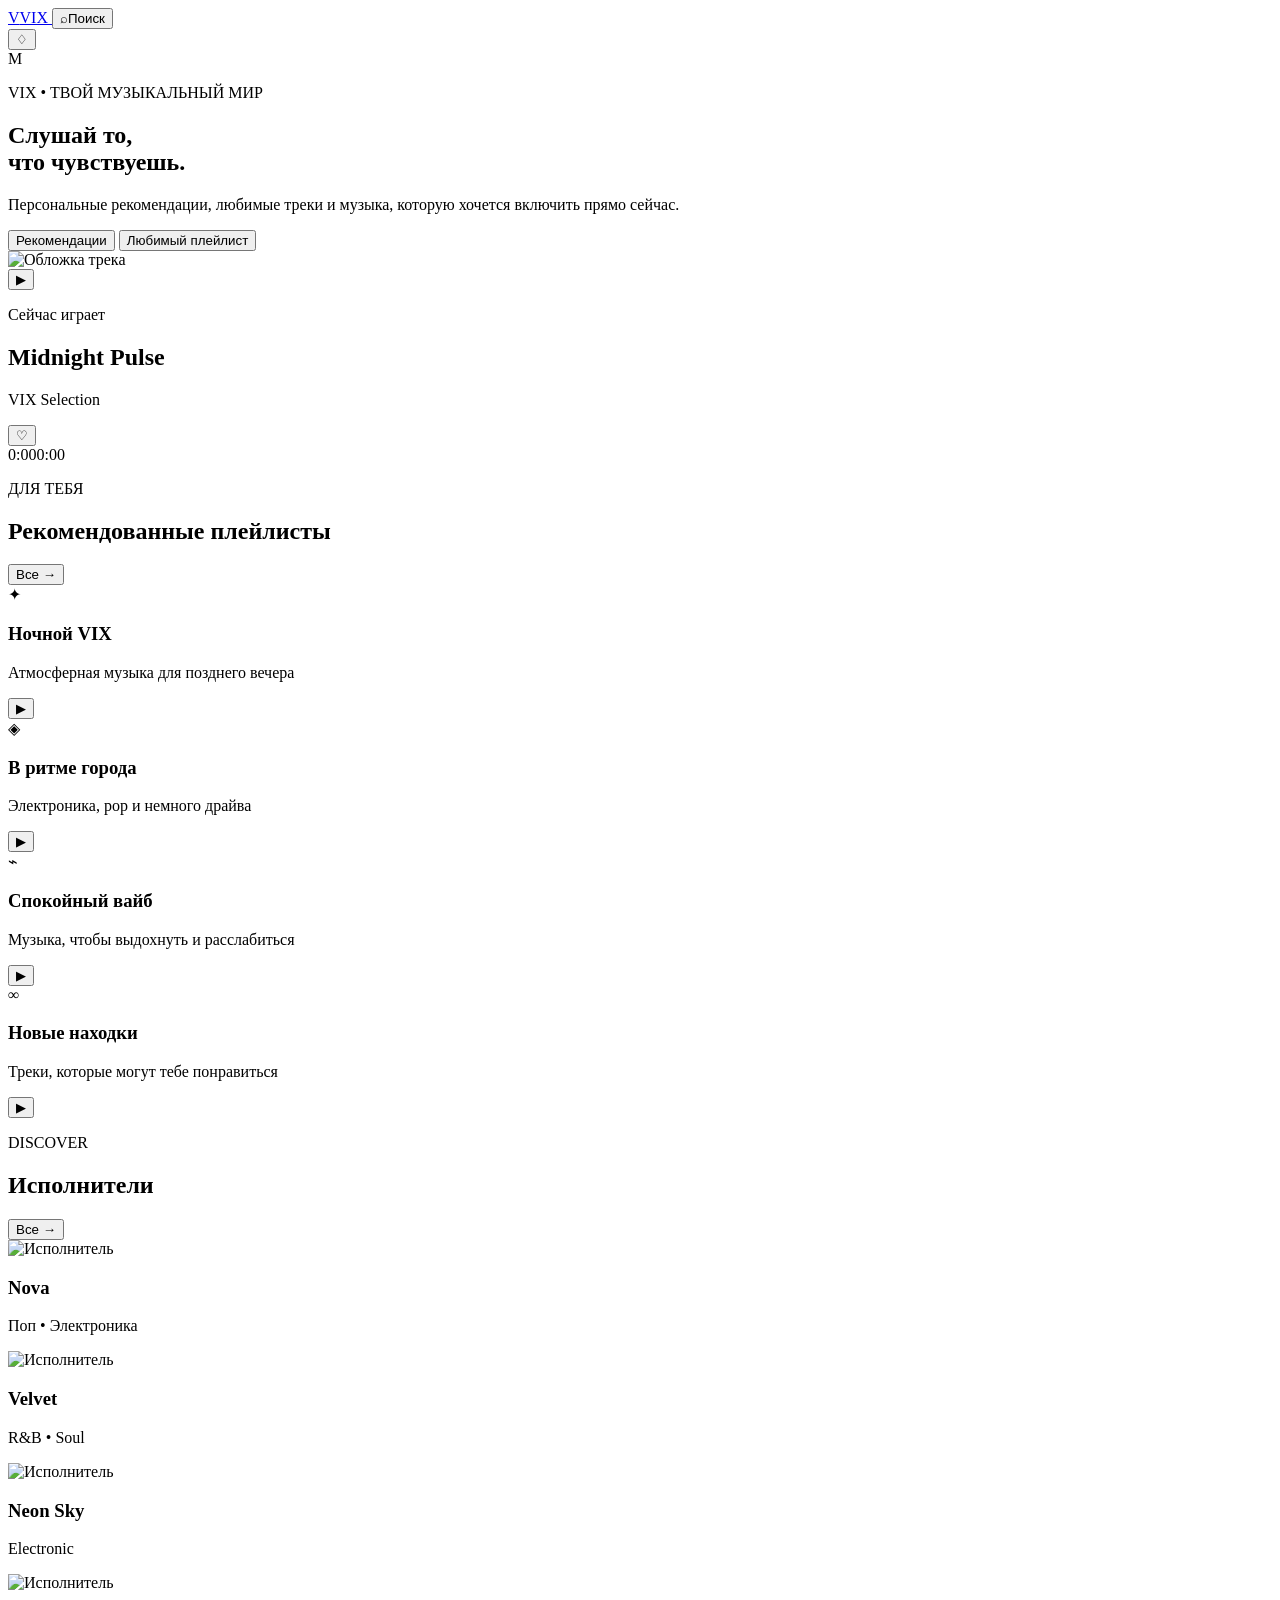
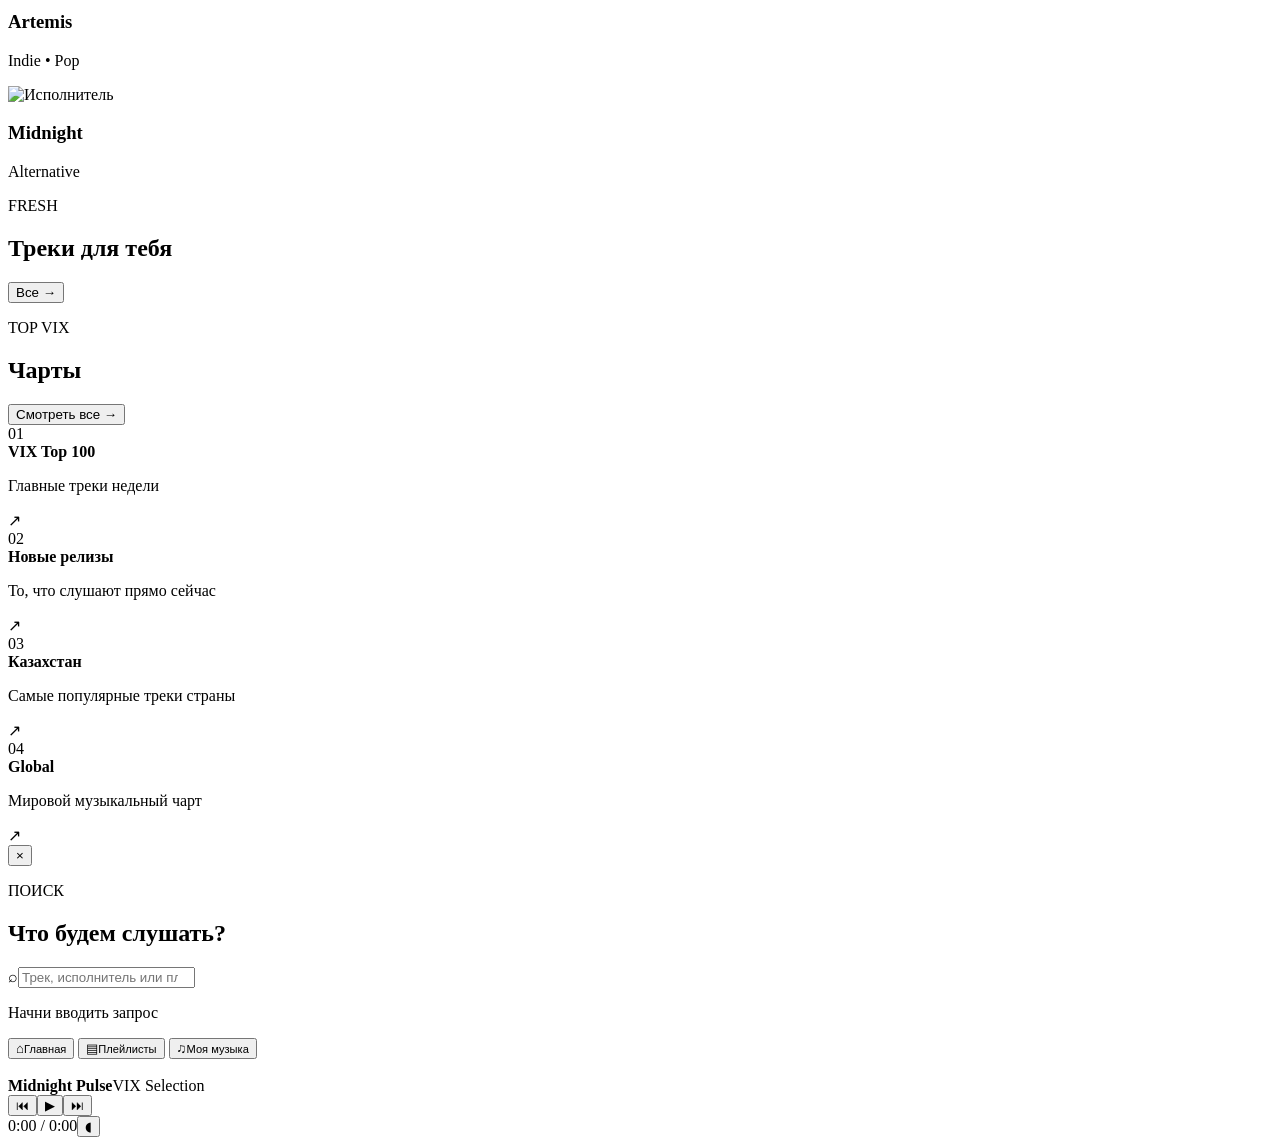
==== index.html @ c5cbf311 "Create VIX music streaming interface" ====
<!doctype html>
<html lang="ru">
<head>
  <meta charset="UTF-8">
  <meta name="viewport" content="width=device-width, initial-scale=1.0">
  <meta name="theme-color" content="#07050d">
  <meta name="description" content="VIX — музыкальный сервис">
  <title>VIX — музыка для тебя</title>
  <link rel="preconnect" href="https://fonts.googleapis.com">
  <link rel="preconnect" href="https://fonts.gstatic.com" crossorigin>
  <link href="https://fonts.googleapis.com/css2?family=Inter:wght@400;500;600;700;800&display=swap" rel="stylesheet">
  <link rel="stylesheet" href="styles.css">
</head>
<body>
  <div class="ambient ambient-one"></div>
  <div class="ambient ambient-two"></div>

  <header class="topbar">
    <a class="brand" href="#home" aria-label="VIX">
      <span class="brand-mark">V</span><span>VIX</span>
    </a>
    <button class="search-trigger" id="searchTrigger" aria-label="Поиск">
      <span class="icon">⌕</span><span>Поиск</span>
    </button>
    <div class="top-actions">
      <button class="icon-btn" aria-label="Уведомления">♢</button>
      <div class="avatar">М</div>
    </div>
  </header>

  <main class="page" id="home">
    <section class="hero-player">
      <div class="hero-copy">
        <p class="eyebrow">VIX • ТВОЙ МУЗЫКАЛЬНЫЙ МИР</p>
        <h1>Слушай то,<br><span>что чувствуешь.</span></h1>
        <p class="hero-description">Персональные рекомендации, любимые треки и музыка, которую хочется включить прямо сейчас.</p>
        <div class="mode-switch" role="tablist">
          <button class="mode active" data-mode="recommendations">Рекомендации</button>
          <button class="mode" data-mode="favorites">Любимый плейлист</button>
        </div>
      </div>
      <div class="now-playing-card">
        <div class="cover-wrap">
          <img id="heroCover" src="https://picsum.photos/seed/vix1/700/700" alt="Обложка трека">
          <div class="cover-shine"></div>
          <button class="hero-play" id="heroPlay" aria-label="Воспроизвести">▶</button>
        </div>
        <div class="track-meta">
          <div>
            <p class="muted">Сейчас играет</p>
            <h2 id="heroTitle">Midnight Pulse</h2>
            <p id="heroArtist">VIX Selection</p>
          </div>
          <button class="like-btn" id="heroLike" aria-label="Добавить в любимое">♡</button>
        </div>
        <div class="hero-progress"><span id="heroProgress"></span></div>
        <div class="time-row"><span id="currentTime">0:00</span><span id="duration">0:00</span></div>
      </div>
    </section>

    <section class="section" id="recommendedPlaylists">
      <div class="section-heading"><div><p class="eyebrow">ДЛЯ ТЕБЯ</p><h2>Рекомендованные плейлисты</h2></div><button class="text-btn">Все →</button></div>
      <div class="cards playlist-cards">
        <article class="playlist-card gradient-purple" data-track="0"><div class="playlist-art">✦</div><div><h3>Ночной VIX</h3><p>Атмосферная музыка для позднего вечера</p></div><button class="mini-play">▶</button></article>
        <article class="playlist-card gradient-violet" data-track="1"><div class="playlist-art">◈</div><div><h3>В ритме города</h3><p>Электроника, pop и немного драйва</p></div><button class="mini-play">▶</button></article>
        <article class="playlist-card gradient-black" data-track="2"><div class="playlist-art">⌁</div><div><h3>Спокойный вайб</h3><p>Музыка, чтобы выдохнуть и расслабиться</p></div><button class="mini-play">▶</button></article>
        <article class="playlist-card gradient-plum" data-track="3"><div class="playlist-art">∞</div><div><h3>Новые находки</h3><p>Треки, которые могут тебе понравиться</p></div><button class="mini-play">▶</button></article>
      </div>
    </section>

    <section class="section">
      <div class="section-heading"><div><p class="eyebrow">DISCOVER</p><h2>Исполнители</h2></div><button class="text-btn">Все →</button></div>
      <div class="artist-row">
        <article class="artist"><img src="https://picsum.photos/seed/artist1/240/240" alt="Исполнитель"><h3>Nova</h3><p>Поп • Электроника</p></article>
        <article class="artist"><img src="https://picsum.photos/seed/artist2/240/240" alt="Исполнитель"><h3>Velvet</h3><p>R&B • Soul</p></article>
        <article class="artist"><img src="https://picsum.photos/seed/artist3/240/240" alt="Исполнитель"><h3>Neon Sky</h3><p>Electronic</p></article>
        <article class="artist"><img src="https://picsum.photos/seed/artist4/240/240" alt="Исполнитель"><h3>Artemis</h3><p>Indie • Pop</p></article>
        <article class="artist"><img src="https://picsum.photos/seed/artist5/240/240" alt="Исполнитель"><h3>Midnight</h3><p>Alternative</p></article>
      </div>
    </section>

    <section class="section">
      <div class="section-heading"><div><p class="eyebrow">FRESH</p><h2>Треки для тебя</h2></div><button class="text-btn">Все →</button></div>
      <div class="track-list" id="trackList"></div>
    </section>

    <section class="section charts-section">
      <div class="section-heading"><div><p class="eyebrow">TOP VIX</p><h2>Чарты</h2></div><button class="text-btn">Смотреть все →</button></div>
      <div class="charts-grid">
        <article class="chart-card"><span class="chart-number">01</span><div><strong>VIX Top 100</strong><p>Главные треки недели</p></div><span>↗</span></article>
        <article class="chart-card"><span class="chart-number">02</span><div><strong>Новые релизы</strong><p>То, что слушают прямо сейчас</p></div><span>↗</span></article>
        <article class="chart-card"><span class="chart-number">03</span><div><strong>Казахстан</strong><p>Самые популярные треки страны</p></div><span>↗</span></article>
        <article class="chart-card"><span class="chart-number">04</span><div><strong>Global</strong><p>Мировой музыкальный чарт</p></div><span>↗</span></article>
      </div>
    </section>
  </main>

  <div class="search-overlay" id="searchOverlay" aria-hidden="true">
    <div class="search-panel">
      <button class="close-search" id="closeSearch">×</button>
      <p class="eyebrow">ПОИСК</p><h2>Что будем слушать?</h2>
      <div class="search-box"><span>⌕</span><input id="searchInput" type="search" placeholder="Трек, исполнитель или плейлист..."></div>
      <div id="searchResults" class="search-results"><p class="muted">Начни вводить запрос</p></div>
    </div>
  </div>

  <nav class="bottom-nav" aria-label="Основная навигация">
    <button class="nav-item active" data-section="home"><span>⌂</span><small>Главная</small></button>
    <button class="nav-item" data-section="playlists"><span>▤</span><small>Плейлисты</small></button>
    <button class="nav-item" data-section="music"><span>♫</span><small>Моя музыка</small></button>
  </nav>

  <div class="player-bar">
    <div class="bar-track"><img id="barCover" src="https://picsum.photos/seed/vix1/100/100" alt=""><div><strong id="barTitle">Midnight Pulse</strong><span id="barArtist">VIX Selection</span></div></div>
    <div class="bar-controls"><button id="prevBtn">⏮</button><button class="bar-play" id="barPlay">▶</button><button id="nextBtn">⏭</button></div>
    <div class="bar-extra"><span id="barTime">0:00 / 0:00</span><button id="muteBtn">◖</button></div>
  </div>

  <audio id="audio"></audio>
  <script src="app.js"></script>
</body>
</html>
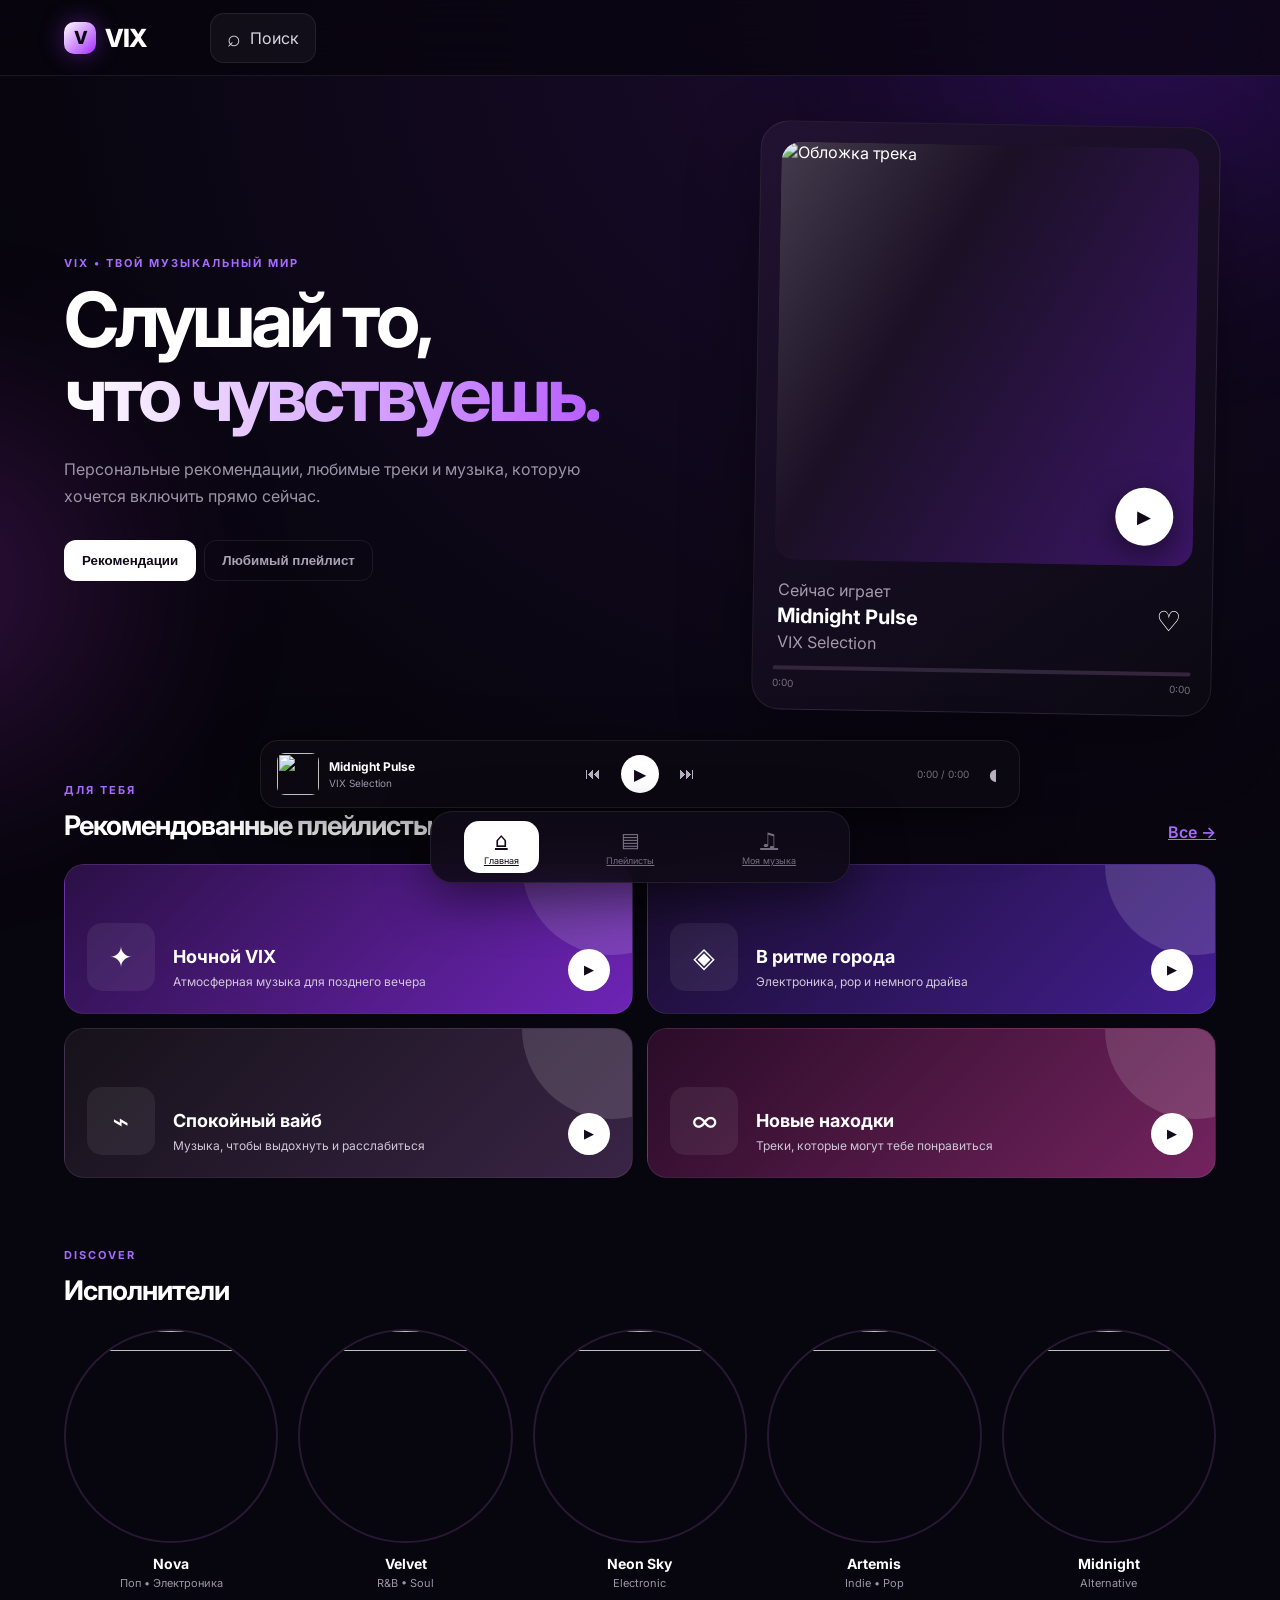
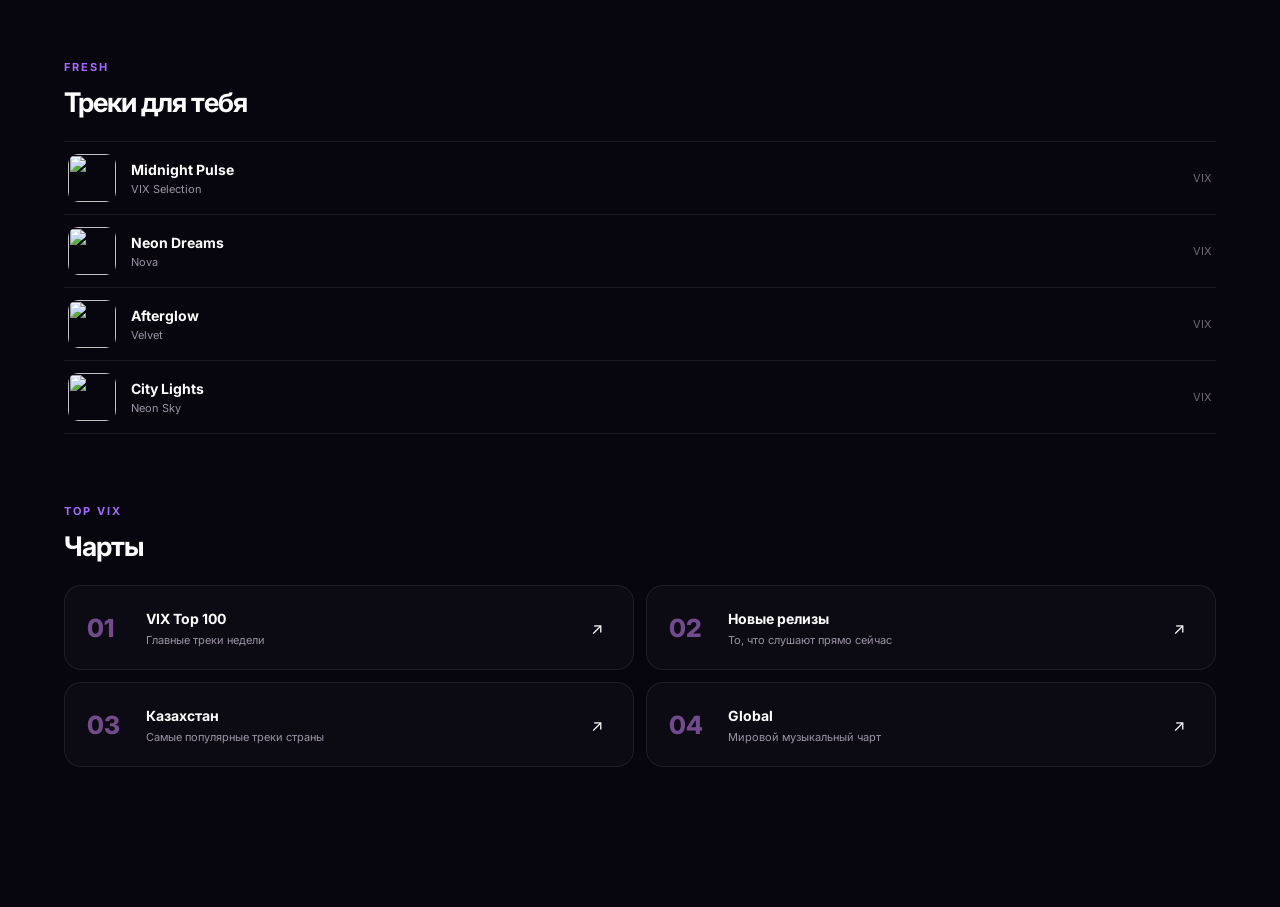
==== commit 8dbfa016: "Update VIX navigation and header" ====
--- a/index.html
+++ b/index.html
@@ -1,122 +1,20 @@
 <!doctype html>
 <html lang="ru">
 <head>
-  <meta charset="UTF-8">
-  <meta name="viewport" content="width=device-width, initial-scale=1.0">
-  <meta name="theme-color" content="#07050d">
-  <meta name="description" content="VIX — музыкальный сервис">
-  <title>VIX — музыка для тебя</title>
-  <link rel="preconnect" href="https://fonts.googleapis.com">
-  <link rel="preconnect" href="https://fonts.gstatic.com" crossorigin>
-  <link href="https://fonts.googleapis.com/css2?family=Inter:wght@400;500;600;700;800&display=swap" rel="stylesheet">
-  <link rel="stylesheet" href="styles.css">
-</head>
-<body>
-  <div class="ambient ambient-one"></div>
-  <div class="ambient ambient-two"></div>
-
-  <header class="topbar">
-    <a class="brand" href="#home" aria-label="VIX">
-      <span class="brand-mark">V</span><span>VIX</span>
-    </a>
-    <button class="search-trigger" id="searchTrigger" aria-label="Поиск">
-      <span class="icon">⌕</span><span>Поиск</span>
-    </button>
-    <div class="top-actions">
-      <button class="icon-btn" aria-label="Уведомления">♢</button>
-      <div class="avatar">М</div>
-    </div>
-  </header>
-
-  <main class="page" id="home">
-    <section class="hero-player">
-      <div class="hero-copy">
-        <p class="eyebrow">VIX • ТВОЙ МУЗЫКАЛЬНЫЙ МИР</p>
-        <h1>Слушай то,<br><span>что чувствуешь.</span></h1>
-        <p class="hero-description">Персональные рекомендации, любимые треки и музыка, которую хочется включить прямо сейчас.</p>
-        <div class="mode-switch" role="tablist">
-          <button class="mode active" data-mode="recommendations">Рекомендации</button>
-          <button class="mode" data-mode="favorites">Любимый плейлист</button>
-        </div>
-      </div>
-      <div class="now-playing-card">
-        <div class="cover-wrap">
-          <img id="heroCover" src="https://picsum.photos/seed/vix1/700/700" alt="Обложка трека">
-          <div class="cover-shine"></div>
-          <button class="hero-play" id="heroPlay" aria-label="Воспроизвести">▶</button>
-        </div>
-        <div class="track-meta">
-          <div>
-            <p class="muted">Сейчас играет</p>
-            <h2 id="heroTitle">Midnight Pulse</h2>
-            <p id="heroArtist">VIX Selection</p>
-          </div>
-          <button class="like-btn" id="heroLike" aria-label="Добавить в любимое">♡</button>
-        </div>
-        <div class="hero-progress"><span id="heroProgress"></span></div>
-        <div class="time-row"><span id="currentTime">0:00</span><span id="duration">0:00</span></div>
-      </div>
-    </section>
-
-    <section class="section" id="recommendedPlaylists">
-      <div class="section-heading"><div><p class="eyebrow">ДЛЯ ТЕБЯ</p><h2>Рекомендованные плейлисты</h2></div><button class="text-btn">Все →</button></div>
-      <div class="cards playlist-cards">
-        <article class="playlist-card gradient-purple" data-track="0"><div class="playlist-art">✦</div><div><h3>Ночной VIX</h3><p>Атмосферная музыка для позднего вечера</p></div><button class="mini-play">▶</button></article>
-        <article class="playlist-card gradient-violet" data-track="1"><div class="playlist-art">◈</div><div><h3>В ритме города</h3><p>Электроника, pop и немного драйва</p></div><button class="mini-play">▶</button></article>
-        <article class="playlist-card gradient-black" data-track="2"><div class="playlist-art">⌁</div><div><h3>Спокойный вайб</h3><p>Музыка, чтобы выдохнуть и расслабиться</p></div><button class="mini-play">▶</button></article>
-        <article class="playlist-card gradient-plum" data-track="3"><div class="playlist-art">∞</div><div><h3>Новые находки</h3><p>Треки, которые могут тебе понравиться</p></div><button class="mini-play">▶</button></article>
-      </div>
-    </section>
-
-    <section class="section">
-      <div class="section-heading"><div><p class="eyebrow">DISCOVER</p><h2>Исполнители</h2></div><button class="text-btn">Все →</button></div>
-      <div class="artist-row">
-        <article class="artist"><img src="https://picsum.photos/seed/artist1/240/240" alt="Исполнитель"><h3>Nova</h3><p>Поп • Электроника</p></article>
-        <article class="artist"><img src="https://picsum.photos/seed/artist2/240/240" alt="Исполнитель"><h3>Velvet</h3><p>R&B • Soul</p></article>
-        <article class="artist"><img src="https://picsum.photos/seed/artist3/240/240" alt="Исполнитель"><h3>Neon Sky</h3><p>Electronic</p></article>
-        <article class="artist"><img src="https://picsum.photos/seed/artist4/240/240" alt="Исполнитель"><h3>Artemis</h3><p>Indie • Pop</p></article>
-        <article class="artist"><img src="https://picsum.photos/seed/artist5/240/240" alt="Исполнитель"><h3>Midnight</h3><p>Alternative</p></article>
-      </div>
-    </section>
-
-    <section class="section">
-      <div class="section-heading"><div><p class="eyebrow">FRESH</p><h2>Треки для тебя</h2></div><button class="text-btn">Все →</button></div>
-      <div class="track-list" id="trackList"></div>
-    </section>
-
-    <section class="section charts-section">
-      <div class="section-heading"><div><p class="eyebrow">TOP VIX</p><h2>Чарты</h2></div><button class="text-btn">Смотреть все →</button></div>
-      <div class="charts-grid">
-        <article class="chart-card"><span class="chart-number">01</span><div><strong>VIX Top 100</strong><p>Главные треки недели</p></div><span>↗</span></article>
-        <article class="chart-card"><span class="chart-number">02</span><div><strong>Новые релизы</strong><p>То, что слушают прямо сейчас</p></div><span>↗</span></article>
-        <article class="chart-card"><span class="chart-number">03</span><div><strong>Казахстан</strong><p>Самые популярные треки страны</p></div><span>↗</span></article>
-        <article class="chart-card"><span class="chart-number">04</span><div><strong>Global</strong><p>Мировой музыкальный чарт</p></div><span>↗</span></article>
-      </div>
-    </section>
-  </main>
-
-  <div class="search-overlay" id="searchOverlay" aria-hidden="true">
-    <div class="search-panel">
-      <button class="close-search" id="closeSearch">×</button>
-      <p class="eyebrow">ПОИСК</p><h2>Что будем слушать?</h2>
-      <div class="search-box"><span>⌕</span><input id="searchInput" type="search" placeholder="Трек, исполнитель или плейлист..."></div>
-      <div id="searchResults" class="search-results"><p class="muted">Начни вводить запрос</p></div>
-    </div>
-  </div>
-
-  <nav class="bottom-nav" aria-label="Основная навигация">
-    <button class="nav-item active" data-section="home"><span>⌂</span><small>Главная</small></button>
-    <button class="nav-item" data-section="playlists"><span>▤</span><small>Плейлисты</small></button>
-    <button class="nav-item" data-section="music"><span>♫</span><small>Моя музыка</small></button>
-  </nav>
-
-  <div class="player-bar">
-    <div class="bar-track"><img id="barCover" src="https://picsum.photos/seed/vix1/100/100" alt=""><div><strong id="barTitle">Midnight Pulse</strong><span id="barArtist">VIX Selection</span></div></div>
-    <div class="bar-controls"><button id="prevBtn">⏮</button><button class="bar-play" id="barPlay">▶</button><button id="nextBtn">⏭</button></div>
-    <div class="bar-extra"><span id="barTime">0:00 / 0:00</span><button id="muteBtn">◖</button></div>
-  </div>
-
-  <audio id="audio"></audio>
-  <script src="app.js"></script>
-</body>
-</html>+<meta charset="UTF-8"><meta name="viewport" content="width=device-width,initial-scale=1.0"><meta name="theme-color" content="#07050d"><meta name="description" content="VIX — музыкальный сервис"><title>VIX — музыка для тебя</title>
+<link rel="preconnect" href="https://fonts.googleapis.com"><link rel="preconnect" href="https://fonts.gstatic.com" crossorigin><link href="https://fonts.googleapis.com/css2?family=Inter:wght@400;500;600;700;800&display=swap" rel="stylesheet"><link rel="stylesheet" href="styles.css">
+</head><body>
+<div class="ambient ambient-one"></div><div class="ambient ambient-two"></div>
+<header class="topbar"><a class="brand" href="index.html"><span class="brand-mark">V</span><span>VIX</span></a><div class="top-spacer"></div><button class="search-trigger" id="searchTrigger" aria-label="Поиск"><span class="icon">⌕</span><span>Поиск</span></button></header>
+<main class="page" id="home">
+<section class="hero-player"><div class="hero-copy"><p class="eyebrow">VIX • ТВОЙ МУЗЫКАЛЬНЫЙ МИР</p><h1>Слушай то,<br><span>что чувствуешь.</span></h1><p class="hero-description">Персональные рекомендации, любимые треки и музыка, которую хочется включить прямо сейчас.</p><div class="mode-switch"><button class="mode active" data-mode="recommendations">Рекомендации</button><button class="mode" data-mode="favorites">Любимый плейлист</button></div></div>
+<div class="now-playing-card"><div class="cover-wrap"><img id="heroCover" src="https://picsum.photos/seed/vix1/700/700" alt="Обложка трека"><div class="cover-shine"></div><button class="hero-play" id="heroPlay">▶</button></div><div class="track-meta"><div><p class="muted">Сейчас играет</p><h2 id="heroTitle">Midnight Pulse</h2><p id="heroArtist">VIX Selection</p></div><button class="like-btn" id="heroLike">♡</button></div><div class="hero-progress"><span id="heroProgress"></span></div><div class="time-row"><span id="currentTime">0:00</span><span id="duration">0:00</span></div></div></section>
+<section class="section"><div class="section-heading"><div><p class="eyebrow">ДЛЯ ТЕБЯ</p><h2>Рекомендованные плейлисты</h2></div><a class="text-btn" href="playlists.html">Все →</a></div><div class="cards playlist-cards">
+<article class="playlist-card gradient-purple" data-track="0"><div class="playlist-art">✦</div><div><h3>Ночной VIX</h3><p>Атмосферная музыка для позднего вечера</p></div><button class="mini-play">▶</button></article><article class="playlist-card gradient-violet" data-track="1"><div class="playlist-art">◈</div><div><h3>В ритме города</h3><p>Электроника, pop и немного драйва</p></div><button class="mini-play">▶</button></article><article class="playlist-card gradient-black" data-track="2"><div class="playlist-art">⌁</div><div><h3>Спокойный вайб</h3><p>Музыка, чтобы выдохнуть и расслабиться</p></div><button class="mini-play">▶</button></article><article class="playlist-card gradient-plum" data-track="3"><div class="playlist-art">∞</div><div><h3>Новые находки</h3><p>Треки, которые могут тебе понравиться</p></div><button class="mini-play">▶</button></article></div></section>
+<section class="section"><div class="section-heading"><div><p class="eyebrow">DISCOVER</p><h2>Исполнители</h2></div></div><div class="artist-row"><article class="artist"><img src="https://picsum.photos/seed/artist1/240/240"><h3>Nova</h3><p>Поп • Электроника</p></article><article class="artist"><img src="https://picsum.photos/seed/artist2/240/240"><h3>Velvet</h3><p>R&B • Soul</p></article><article class="artist"><img src="https://picsum.photos/seed/artist3/240/240"><h3>Neon Sky</h3><p>Electronic</p></article><article class="artist"><img src="https://picsum.photos/seed/artist4/240/240"><h3>Artemis</h3><p>Indie • Pop</p></article><article class="artist"><img src="https://picsum.photos/seed/artist5/240/240"><h3>Midnight</h3><p>Alternative</p></article></div></section>
+<section class="section"><div class="section-heading"><div><p class="eyebrow">FRESH</p><h2>Треки для тебя</h2></div></div><div class="track-list" id="trackList"></div></section>
+<section class="section charts-section"><div class="section-heading"><div><p class="eyebrow">TOP VIX</p><h2>Чарты</h2></div></div><div class="charts-grid"><article class="chart-card"><span class="chart-number">01</span><div><strong>VIX Top 100</strong><p>Главные треки недели</p></div><span>↗</span></article><article class="chart-card"><span class="chart-number">02</span><div><strong>Новые релизы</strong><p>То, что слушают прямо сейчас</p></div><span>↗</span></article><article class="chart-card"><span class="chart-number">03</span><div><strong>Казахстан</strong><p>Самые популярные треки страны</p></div><span>↗</span></article><article class="chart-card"><span class="chart-number">04</span><div><strong>Global</strong><p>Мировой музыкальный чарт</p></div><span>↗</span></article></div></section></main>
+<div class="search-overlay" id="searchOverlay" aria-hidden="true"><div class="search-panel"><button class="close-search" id="closeSearch">×</button><p class="eyebrow">ПОИСК</p><h2>Что будем слушать?</h2><div class="search-box"><span>⌕</span><input id="searchInput" type="search" placeholder="Трек, исполнитель или плейлист..."></div><div id="searchResults" class="search-results"><p class="muted">Начни вводить запрос</p></div></div></div>
+<nav class="bottom-nav"><a class="nav-item active" href="index.html"><span>⌂</span><small>Главная</small></a><a class="nav-item" href="playlists.html"><span>▤</span><small>Плейлисты</small></a><a class="nav-item" href="music.html"><span>♫</span><small>Моя музыка</small></a></nav>
+<div class="player-bar"><div class="bar-track"><img id="barCover" src="https://picsum.photos/seed/vix1/100/100"><div><strong id="barTitle">Midnight Pulse</strong><span id="barArtist">VIX Selection</span></div></div><div class="bar-controls"><button id="prevBtn">⏮</button><button class="bar-play" id="barPlay">▶</button><button id="nextBtn">⏭</button></div><div class="bar-extra"><span id="barTime">0:00 / 0:00</span><button id="muteBtn">◖</button></div></div><audio id="audio"></audio><script src="app.js"></script>
+</body></html>
--- a/styles.css
+++ b/styles.css
@@ -0,0 +1 @@
+:root{--bg:#07050d;--surface:#100c19;--surface2:#171021;--purple:#8b35ff;--purple2:#b35cff;--text:#fff;--muted:#9b94a7;--line:rgba(255,255,255,.08);--shadow:0 24px 70px rgba(0,0,0,.38)}*{box-sizing:border-box}html{scroll-behavior:smooth}body{margin:0;background:radial-gradient(circle at 70% 0,#1a0b2d 0,transparent 35%),var(--bg);color:var(--text);font-family:Inter,system-ui,sans-serif;min-height:100vh;padding-bottom:140px}.ambient{position:fixed;border-radius:50%;filter:blur(100px);opacity:.18;pointer-events:none;z-index:-1}.ambient-one{width:420px;height:420px;background:#7d22ff;top:-180px;right:-100px}.ambient-two{width:360px;height:360px;background:#d63cff;left:-240px;top:45%}.topbar{height:76px;display:flex;align-items:center;gap:32px;padding:0 5%;position:sticky;top:0;z-index:20;background:rgba(7,5,13,.72);backdrop-filter:blur(20px);border-bottom:1px solid var(--line)}.brand{color:#fff;text-decoration:none;font-weight:800;font-size:25px;letter-spacing:-1px;display:flex;align-items:center;gap:9px}.brand-mark{display:grid;place-items:center;width:32px;height:32px;border-radius:10px;background:linear-gradient(135deg,#fff,#a52dff);color:#0b0611;font-size:18px;box-shadow:0 0 25px rgba(160,60,255,.4)}.search-trigger{border:1px solid var(--line);background:rgba(255,255,255,.045);color:#d9d4df;border-radius:14px;padding:10px 16px;display:flex;gap:9px;align-items:center;font:inherit;cursor:pointer}.search-trigger:hover{background:rgba(255,255,255,.08)}.icon{font-size:23px}.top-actions{margin-left:auto;display:flex;gap:12px;align-items:center}.icon-btn{background:none;border:0;color:#aaa2b3;font-size:24px}.avatar{width:38px;height:38px;border-radius:50%;display:grid;place-items:center;background:linear-gradient(135deg,#6d21c7,#c06cff);font-weight:700}.page{width:min(1180px,90%);margin:auto}.hero-player{margin-top:48px;display:grid;grid-template-columns:1.15fr .85fr;gap:70px;align-items:center;min-height:510px}.eyebrow{font-size:11px;letter-spacing:2px;font-weight:700;color:#a66aff;margin:0 0 12px}.hero-copy h1{font-size:clamp(48px,6vw,76px);line-height:.98;letter-spacing:-4px;margin:0 0 25px}.hero-copy h1 span{background:linear-gradient(90deg,#fff,#b65dff);-webkit-background-clip:text;background-clip:text;color:transparent}.hero-description{max-width:560px;color:var(--muted);font-size:16px;line-height:1.7}.mode-switch{display:flex;gap:8px;margin-top:30px}.mode{border:1px solid var(--line);background:transparent;color:#aaa1b4;padding:12px 17px;border-radius:12px;font-weight:600;cursor:pointer}.mode.active{background:#fff;color:#100918}.now-playing-card{background:linear-gradient(145deg,rgba(34,19,50,.95),rgba(12,9,18,.95));border:1px solid var(--line);padding:20px;border-radius:28px;box-shadow:var(--shadow);transform:rotate(1deg)}.cover-wrap{position:relative;aspect-ratio:1;overflow:hidden;border-radius:20px;background:#1b1025}.cover-wrap img{width:100%;height:100%;object-fit:cover;display:block}.cover-shine{position:absolute;inset:0;background:linear-gradient(120deg,rgba(255,255,255,.18),transparent 35%,rgba(133,34,255,.3))}.hero-play{position:absolute;right:20px;bottom:20px;width:58px;height:58px;border:0;border-radius:50%;background:#fff;color:#100718;font-size:18px;box-shadow:0 8px 30px #0008;cursor:pointer}.track-meta{display:flex;justify-content:space-between;align-items:center;padding:20px 4px 14px}.track-meta h2{margin:4px 0;font-size:20px}.track-meta p{margin:0;color:#a39aaa}.muted{color:var(--muted)}.like-btn{background:none;border:0;color:#fff;font-size:28px;cursor:pointer}.like-btn.liked{color:#d46bff}.hero-progress{height:4px;background:#31263b;border-radius:10px;overflow:hidden}.hero-progress span{display:block;height:100%;width:0;background:linear-gradient(90deg,#8230ff,#d277ff)}.time-row{display:flex;justify-content:space-between;color:#756d7d;font-size:10px;padding-top:7px}.section{padding-top:70px}.section-heading{display:flex;justify-content:space-between;align-items:end;margin-bottom:22px}.section-heading h2{font-size:27px;margin:0;letter-spacing:-1px}.text-btn{background:none;border:0;color:#a96aff;font-weight:600;cursor:pointer}.cards{display:grid;grid-template-columns:repeat(2,1fr);gap:14px}.playlist-card{min-height:150px;border-radius:20px;padding:22px;display:flex;align-items:end;gap:18px;position:relative;overflow:hidden;border:1px solid var(--line);cursor:pointer}.playlist-card:after{content:"";position:absolute;width:180px;height:180px;border-radius:50%;background:#fff2;right:-70px;top:-90px}.gradient-purple{background:linear-gradient(135deg,#2b1046,#6d24b6)}.gradient-violet{background:linear-gradient(135deg,#190d2d,#431e91)}.gradient-black{background:linear-gradient(135deg,#16121a,#392445)}.gradient-plum{background:linear-gradient(135deg,#2a0c28,#73235e)}.playlist-art{width:68px;height:68px;display:grid;place-items:center;border-radius:15px;background:#fff1;font-size:28px;flex:none}.playlist-card h3{margin:0 0 6px;font-size:18px}.playlist-card p{margin:0;color:#d0c6d8;font-size:12px;line-height:1.45}.mini-play{margin-left:auto;width:42px;height:42px;border-radius:50%;border:0;background:#fff;color:#130a1c;z-index:1;cursor:pointer}.artist-row{display:grid;grid-template-columns:repeat(5,1fr);gap:20px}.artist{text-align:center}.artist img{width:100%;aspect-ratio:1;border-radius:50%;object-fit:cover;border:2px solid #271933}.artist h3{margin:12px 0 4px;font-size:14px}.artist p{margin:0;color:var(--muted);font-size:11px}.track-list{border-top:1px solid var(--line)}.track{display:grid;grid-template-columns:48px 1fr auto;gap:15px;align-items:center;padding:12px 4px;border-bottom:1px solid var(--line);cursor:pointer}.track:hover{background:rgba(255,255,255,.025)}.track-cover{width:48px;height:48px;border-radius:10px;object-fit:cover}.track-info strong{display:block;font-size:14px}.track-info span{display:block;color:var(--muted);font-size:11px;margin-top:4px}.track-time{color:#716978;font-size:11px}.charts-grid{display:grid;grid-template-columns:repeat(2,1fr);gap:12px}.chart-card{padding:22px;border:1px solid var(--line);background:rgba(255,255,255,.025);border-radius:17px;display:grid;grid-template-columns:45px 1fr 20px;gap:14px;align-items:center}.chart-number{font-size:25px;font-weight:800;color:#714b8c}.chart-card strong{font-size:14px}.chart-card p{margin:5px 0 0;color:var(--muted);font-size:11px}.bottom-nav{position:fixed;z-index:30;left:50%;transform:translateX(-50%);bottom:17px;width:min(420px,92%);display:flex;justify-content:space-around;padding:9px;border:1px solid var(--line);background:rgba(17,11,24,.88);backdrop-filter:blur(22px);border-radius:22px;box-shadow:0 15px 50px #0008}.nav-item{border:0;background:transparent;color:#756d80;display:flex;flex-direction:column;align-items:center;gap:3px;padding:7px 20px;border-radius:15px;cursor:pointer}.nav-item span{font-size:20px}.nav-item small{font-size:9px}.nav-item.active{background:#fff;color:#110818}.player-bar{position:fixed;z-index:29;left:50%;transform:translateX(-50%);bottom:92px;width:min(760px,90%);display:grid;grid-template-columns:1fr auto 1fr;align-items:center;gap:25px;padding:12px 16px;border:1px solid var(--line);background:rgba(13,9,18,.92);backdrop-filter:blur(18px);border-radius:18px;box-shadow:0 15px 50px #0008}.bar-track{display:flex;align-items:center;gap:10px;min-width:0}.bar-track img{width:42px;height:42px;border-radius:8px;object-fit:cover}.bar-track strong,.bar-track span{display:block;white-space:nowrap;overflow:hidden;text-overflow:ellipsis}.bar-track strong{font-size:12px}.bar-track span{font-size:10px;color:var(--muted);margin-top:3px}.bar-controls{display:flex;gap:14px;align-items:center}.bar-controls button,.bar-extra button{border:0;background:none;color:#b8afc1;font-size:16px;cursor:pointer}.bar-play{width:38px;height:38px;border-radius:50%;background:#fff!important;color:#120a18!important}.bar-extra{display:flex;justify-content:end;align-items:center;gap:14px;color:#756d7d;font-size:10px}.search-overlay{position:fixed;inset:0;background:#05030a99;backdrop-filter:blur(15px);z-index:50;display:none;align-items:flex-start;justify-content:center;padding-top:100px}.search-overlay.open{display:flex}.search-panel{width:min(700px,90%);background:#120c1a;border:1px solid var(--line);border-radius:24px;padding:30px;box-shadow:var(--shadow);position:relative}.search-panel h2{font-size:32px;margin:0 0 25px}.close-search{position:absolute;right:20px;top:15px;background:none;border:0;color:#aaa;font-size:28px;cursor:pointer}.search-box{display:flex;align-items:center;gap:10px;background:#0a0710;border:1px solid var(--line);padding:14px 16px;border-radius:14px}.search-box input{width:100%;background:none;border:0;outline:0;color:#fff;font:inherit}.search-results{margin-top:20px}.result{display:flex;gap:12px;align-items:center;padding:10px;border-radius:10px}.result img{width:42px;height:42px;border-radius:7px;object-fit:cover}.result strong{font-size:13px}.result span{display:block;color:var(--muted);font-size:10px;margin-top:3px}@media(max-width:800px){.topbar{padding:0 5%;gap:14px}.search-trigger span:last-child{display:none}.hero-player{grid-template-columns:1fr;gap:35px;margin-top:35px}.hero-copy h1{font-size:48px}.now-playing-card{transform:none;max-width:520px;margin:auto}.artist-row{grid-template-columns:repeat(5,minmax(100px,1fr));overflow:auto;padding-bottom:8px}.cards{grid-template-columns:1fr}.charts-grid{grid-template-columns:1fr}.player-bar{grid-template-columns:1fr auto}.bar-extra{display:none}.page{width:92%}}@media(max-width:500px){body{padding-bottom:125px}.hero-player{min-height:0}.section{padding-top:50px}.bottom-nav{bottom:10px}.player-bar{bottom:77px;width:94%;padding:9px 12px}.bar-controls{gap:8px}.hero-copy h1{letter-spacing:-3px}.mode-switch{overflow:auto}.mode{white-space:nowrap}}
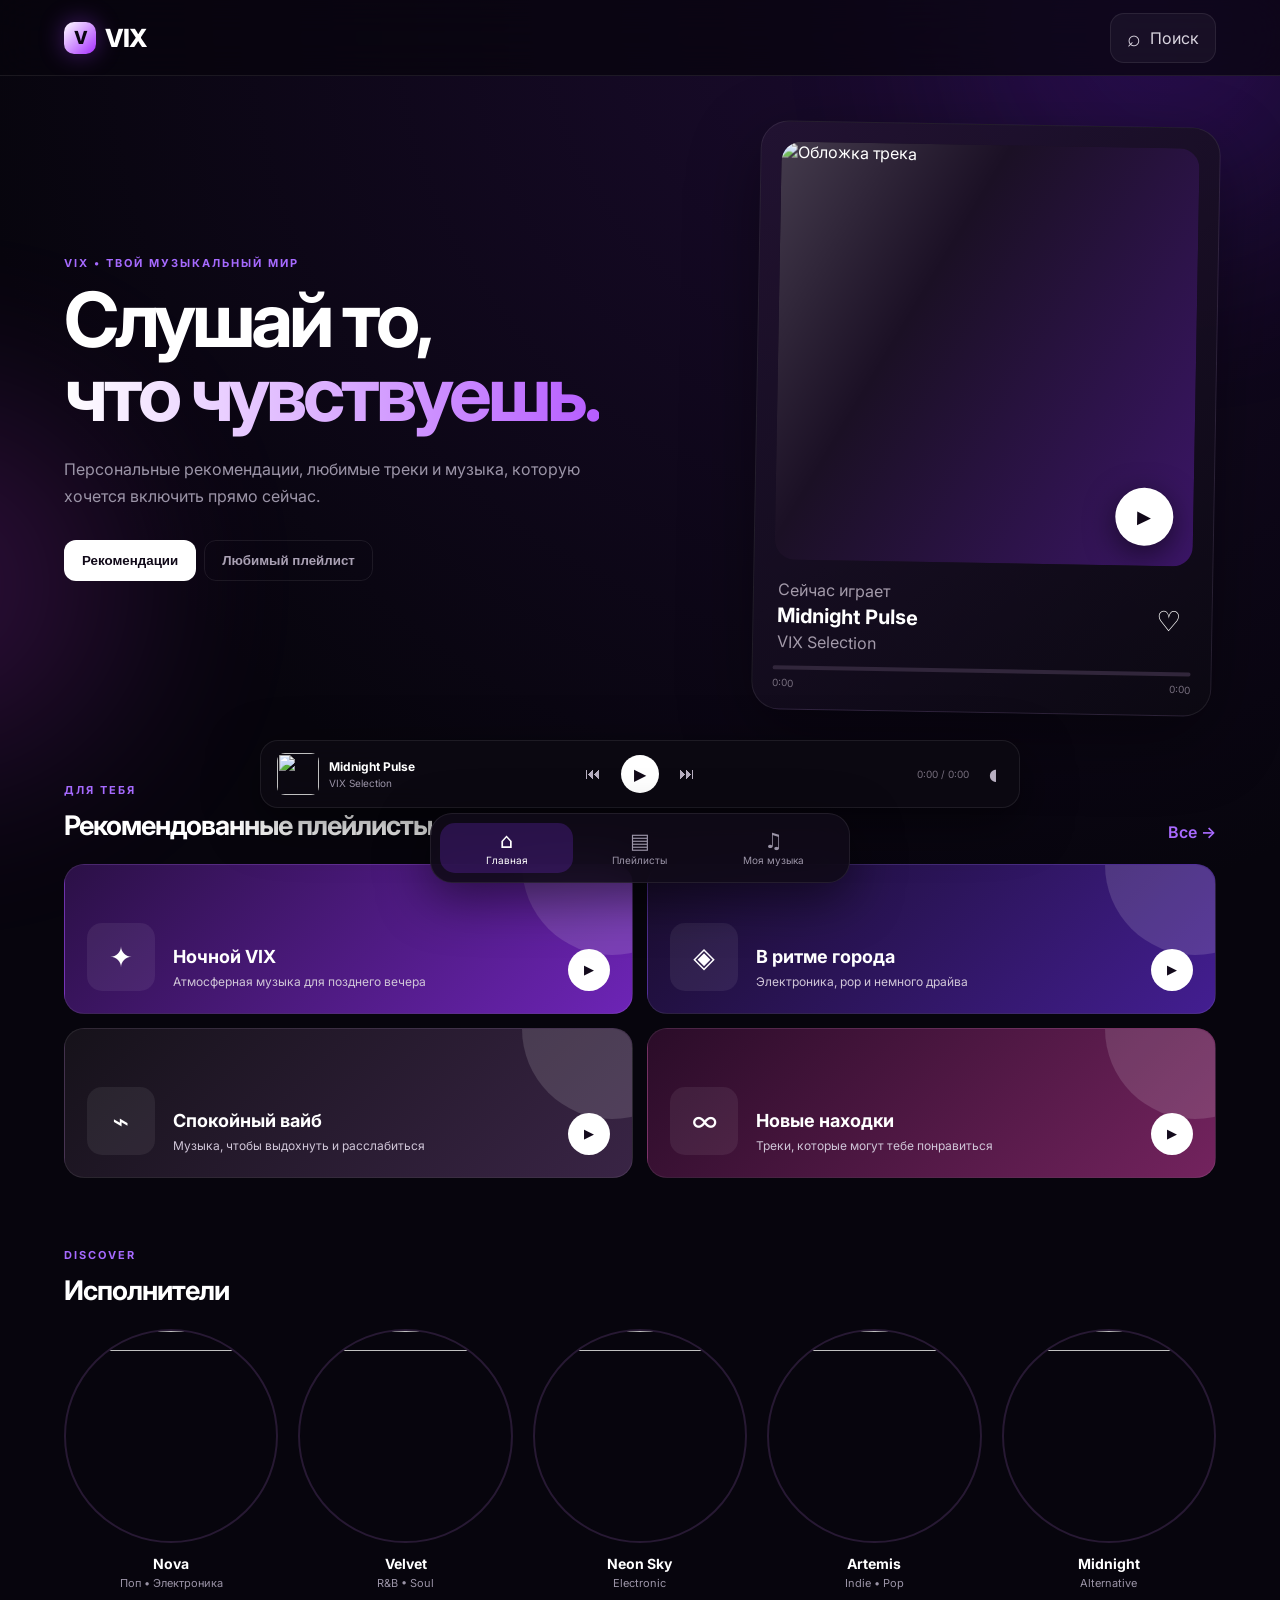
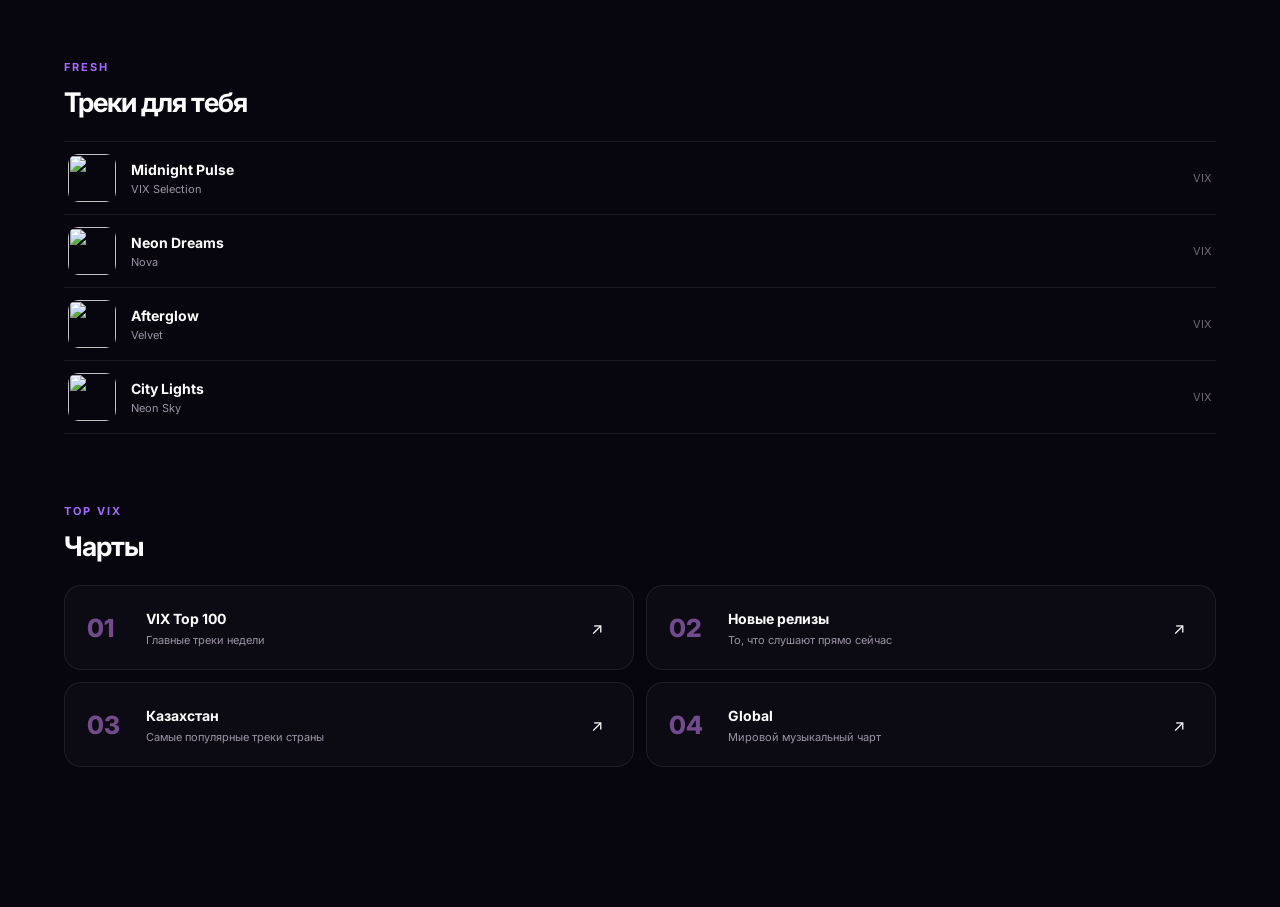
==== commit 7a86369d: "Load navigation directly and fix hide/show behavior" ====
--- a/index.html
+++ b/index.html
@@ -16,5 +16,6 @@
 <section class="section charts-section"><div class="section-heading"><div><p class="eyebrow">TOP VIX</p><h2>Чарты</h2></div></div><div class="charts-grid"><article class="chart-card"><span class="chart-number">01</span><div><strong>VIX Top 100</strong><p>Главные треки недели</p></div><span>↗</span></article><article class="chart-card"><span class="chart-number">02</span><div><strong>Новые релизы</strong><p>То, что слушают прямо сейчас</p></div><span>↗</span></article><article class="chart-card"><span class="chart-number">03</span><div><strong>Казахстан</strong><p>Самые популярные треки страны</p></div><span>↗</span></article><article class="chart-card"><span class="chart-number">04</span><div><strong>Global</strong><p>Мировой музыкальный чарт</p></div><span>↗</span></article></div></section></main>
 <div class="search-overlay" id="searchOverlay" aria-hidden="true"><div class="search-panel"><button class="close-search" id="closeSearch">×</button><p class="eyebrow">ПОИСК</p><h2>Что будем слушать?</h2><div class="search-box"><span>⌕</span><input id="searchInput" type="search" placeholder="Трек, исполнитель или плейлист..."></div><div id="searchResults" class="search-results"><p class="muted">Начни вводить запрос</p></div></div></div>
 <nav class="bottom-nav"><a class="nav-item active" href="index.html"><span>⌂</span><small>Главная</small></a><a class="nav-item" href="playlists.html"><span>▤</span><small>Плейлисты</small></a><a class="nav-item" href="music.html"><span>♫</span><small>Моя музыка</small></a></nav>
+<script src="nav.js?v=5"></script>
 <div class="player-bar"><div class="bar-track"><img id="barCover" src="https://picsum.photos/seed/vix1/100/100"><div><strong id="barTitle">Midnight Pulse</strong><span id="barArtist">VIX Selection</span></div></div><div class="bar-controls"><button id="prevBtn">⏮</button><button class="bar-play" id="barPlay">▶</button><button id="nextBtn">⏭</button></div><div class="bar-extra"><span id="barTime">0:00 / 0:00</span><button id="muteBtn">◖</button></div></div><audio id="audio"></audio><script src="app.js"></script>
 </body></html>
--- a/styles.css
+++ b/styles.css
@@ -1 +1 @@
-:root{--bg:#07050d;--surface:#100c19;--surface2:#171021;--purple:#8b35ff;--purple2:#b35cff;--text:#fff;--muted:#9b94a7;--line:rgba(255,255,255,.08);--shadow:0 24px 70px rgba(0,0,0,.38)}*{box-sizing:border-box}html{scroll-behavior:smooth}body{margin:0;background:radial-gradient(circle at 70% 0,#1a0b2d 0,transparent 35%),var(--bg);color:var(--text);font-family:Inter,system-ui,sans-serif;min-height:100vh;padding-bottom:140px}.ambient{position:fixed;border-radius:50%;filter:blur(100px);opacity:.18;pointer-events:none;z-index:-1}.ambient-one{width:420px;height:420px;background:#7d22ff;top:-180px;right:-100px}.ambient-two{width:360px;height:360px;background:#d63cff;left:-240px;top:45%}.topbar{height:76px;display:flex;align-items:center;gap:32px;padding:0 5%;position:sticky;top:0;z-index:20;background:rgba(7,5,13,.72);backdrop-filter:blur(20px);border-bottom:1px solid var(--line)}.brand{color:#fff;text-decoration:none;font-weight:800;font-size:25px;letter-spacing:-1px;display:flex;align-items:center;gap:9px}.brand-mark{display:grid;place-items:center;width:32px;height:32px;border-radius:10px;background:linear-gradient(135deg,#fff,#a52dff);color:#0b0611;font-size:18px;box-shadow:0 0 25px rgba(160,60,255,.4)}.search-trigger{border:1px solid var(--line);background:rgba(255,255,255,.045);color:#d9d4df;border-radius:14px;padding:10px 16px;display:flex;gap:9px;align-items:center;font:inherit;cursor:pointer}.search-trigger:hover{background:rgba(255,255,255,.08)}.icon{font-size:23px}.top-actions{margin-left:auto;display:flex;gap:12px;align-items:center}.icon-btn{background:none;border:0;color:#aaa2b3;font-size:24px}.avatar{width:38px;height:38px;border-radius:50%;display:grid;place-items:center;background:linear-gradient(135deg,#6d21c7,#c06cff);font-weight:700}.page{width:min(1180px,90%);margin:auto}.hero-player{margin-top:48px;display:grid;grid-template-columns:1.15fr .85fr;gap:70px;align-items:center;min-height:510px}.eyebrow{font-size:11px;letter-spacing:2px;font-weight:700;color:#a66aff;margin:0 0 12px}.hero-copy h1{font-size:clamp(48px,6vw,76px);line-height:.98;letter-spacing:-4px;margin:0 0 25px}.hero-copy h1 span{background:linear-gradient(90deg,#fff,#b65dff);-webkit-background-clip:text;background-clip:text;color:transparent}.hero-description{max-width:560px;color:var(--muted);font-size:16px;line-height:1.7}.mode-switch{display:flex;gap:8px;margin-top:30px}.mode{border:1px solid var(--line);background:transparent;color:#aaa1b4;padding:12px 17px;border-radius:12px;font-weight:600;cursor:pointer}.mode.active{background:#fff;color:#100918}.now-playing-card{background:linear-gradient(145deg,rgba(34,19,50,.95),rgba(12,9,18,.95));border:1px solid var(--line);padding:20px;border-radius:28px;box-shadow:var(--shadow);transform:rotate(1deg)}.cover-wrap{position:relative;aspect-ratio:1;overflow:hidden;border-radius:20px;background:#1b1025}.cover-wrap img{width:100%;height:100%;object-fit:cover;display:block}.cover-shine{position:absolute;inset:0;background:linear-gradient(120deg,rgba(255,255,255,.18),transparent 35%,rgba(133,34,255,.3))}.hero-play{position:absolute;right:20px;bottom:20px;width:58px;height:58px;border:0;border-radius:50%;background:#fff;color:#100718;font-size:18px;box-shadow:0 8px 30px #0008;cursor:pointer}.track-meta{display:flex;justify-content:space-between;align-items:center;padding:20px 4px 14px}.track-meta h2{margin:4px 0;font-size:20px}.track-meta p{margin:0;color:#a39aaa}.muted{color:var(--muted)}.like-btn{background:none;border:0;color:#fff;font-size:28px;cursor:pointer}.like-btn.liked{color:#d46bff}.hero-progress{height:4px;background:#31263b;border-radius:10px;overflow:hidden}.hero-progress span{display:block;height:100%;width:0;background:linear-gradient(90deg,#8230ff,#d277ff)}.time-row{display:flex;justify-content:space-between;color:#756d7d;font-size:10px;padding-top:7px}.section{padding-top:70px}.section-heading{display:flex;justify-content:space-between;align-items:end;margin-bottom:22px}.section-heading h2{font-size:27px;margin:0;letter-spacing:-1px}.text-btn{background:none;border:0;color:#a96aff;font-weight:600;cursor:pointer}.cards{display:grid;grid-template-columns:repeat(2,1fr);gap:14px}.playlist-card{min-height:150px;border-radius:20px;padding:22px;display:flex;align-items:end;gap:18px;position:relative;overflow:hidden;border:1px solid var(--line);cursor:pointer}.playlist-card:after{content:"";position:absolute;width:180px;height:180px;border-radius:50%;background:#fff2;right:-70px;top:-90px}.gradient-purple{background:linear-gradient(135deg,#2b1046,#6d24b6)}.gradient-violet{background:linear-gradient(135deg,#190d2d,#431e91)}.gradient-black{background:linear-gradient(135deg,#16121a,#392445)}.gradient-plum{background:linear-gradient(135deg,#2a0c28,#73235e)}.playlist-art{width:68px;height:68px;display:grid;place-items:center;border-radius:15px;background:#fff1;font-size:28px;flex:none}.playlist-card h3{margin:0 0 6px;font-size:18px}.playlist-card p{margin:0;color:#d0c6d8;font-size:12px;line-height:1.45}.mini-play{margin-left:auto;width:42px;height:42px;border-radius:50%;border:0;background:#fff;color:#130a1c;z-index:1;cursor:pointer}.artist-row{display:grid;grid-template-columns:repeat(5,1fr);gap:20px}.artist{text-align:center}.artist img{width:100%;aspect-ratio:1;border-radius:50%;object-fit:cover;border:2px solid #271933}.artist h3{margin:12px 0 4px;font-size:14px}.artist p{margin:0;color:var(--muted);font-size:11px}.track-list{border-top:1px solid var(--line)}.track{display:grid;grid-template-columns:48px 1fr auto;gap:15px;align-items:center;padding:12px 4px;border-bottom:1px solid var(--line);cursor:pointer}.track:hover{background:rgba(255,255,255,.025)}.track-cover{width:48px;height:48px;border-radius:10px;object-fit:cover}.track-info strong{display:block;font-size:14px}.track-info span{display:block;color:var(--muted);font-size:11px;margin-top:4px}.track-time{color:#716978;font-size:11px}.charts-grid{display:grid;grid-template-columns:repeat(2,1fr);gap:12px}.chart-card{padding:22px;border:1px solid var(--line);background:rgba(255,255,255,.025);border-radius:17px;display:grid;grid-template-columns:45px 1fr 20px;gap:14px;align-items:center}.chart-number{font-size:25px;font-weight:800;color:#714b8c}.chart-card strong{font-size:14px}.chart-card p{margin:5px 0 0;color:var(--muted);font-size:11px}.bottom-nav{position:fixed;z-index:30;left:50%;transform:translateX(-50%);bottom:17px;width:min(420px,92%);display:flex;justify-content:space-around;padding:9px;border:1px solid var(--line);background:rgba(17,11,24,.88);backdrop-filter:blur(22px);border-radius:22px;box-shadow:0 15px 50px #0008}.nav-item{border:0;background:transparent;color:#756d80;display:flex;flex-direction:column;align-items:center;gap:3px;padding:7px 20px;border-radius:15px;cursor:pointer}.nav-item span{font-size:20px}.nav-item small{font-size:9px}.nav-item.active{background:#fff;color:#110818}.player-bar{position:fixed;z-index:29;left:50%;transform:translateX(-50%);bottom:92px;width:min(760px,90%);display:grid;grid-template-columns:1fr auto 1fr;align-items:center;gap:25px;padding:12px 16px;border:1px solid var(--line);background:rgba(13,9,18,.92);backdrop-filter:blur(18px);border-radius:18px;box-shadow:0 15px 50px #0008}.bar-track{display:flex;align-items:center;gap:10px;min-width:0}.bar-track img{width:42px;height:42px;border-radius:8px;object-fit:cover}.bar-track strong,.bar-track span{display:block;white-space:nowrap;overflow:hidden;text-overflow:ellipsis}.bar-track strong{font-size:12px}.bar-track span{font-size:10px;color:var(--muted);margin-top:3px}.bar-controls{display:flex;gap:14px;align-items:center}.bar-controls button,.bar-extra button{border:0;background:none;color:#b8afc1;font-size:16px;cursor:pointer}.bar-play{width:38px;height:38px;border-radius:50%;background:#fff!important;color:#120a18!important}.bar-extra{display:flex;justify-content:end;align-items:center;gap:14px;color:#756d7d;font-size:10px}.search-overlay{position:fixed;inset:0;background:#05030a99;backdrop-filter:blur(15px);z-index:50;display:none;align-items:flex-start;justify-content:center;padding-top:100px}.search-overlay.open{display:flex}.search-panel{width:min(700px,90%);background:#120c1a;border:1px solid var(--line);border-radius:24px;padding:30px;box-shadow:var(--shadow);position:relative}.search-panel h2{font-size:32px;margin:0 0 25px}.close-search{position:absolute;right:20px;top:15px;background:none;border:0;color:#aaa;font-size:28px;cursor:pointer}.search-box{display:flex;align-items:center;gap:10px;background:#0a0710;border:1px solid var(--line);padding:14px 16px;border-radius:14px}.search-box input{width:100%;background:none;border:0;outline:0;color:#fff;font:inherit}.search-results{margin-top:20px}.result{display:flex;gap:12px;align-items:center;padding:10px;border-radius:10px}.result img{width:42px;height:42px;border-radius:7px;object-fit:cover}.result strong{font-size:13px}.result span{display:block;color:var(--muted);font-size:10px;margin-top:3px}@media(max-width:800px){.topbar{padding:0 5%;gap:14px}.search-trigger span:last-child{display:none}.hero-player{grid-template-columns:1fr;gap:35px;margin-top:35px}.hero-copy h1{font-size:48px}.now-playing-card{transform:none;max-width:520px;margin:auto}.artist-row{grid-template-columns:repeat(5,minmax(100px,1fr));overflow:auto;padding-bottom:8px}.cards{grid-template-columns:1fr}.charts-grid{grid-template-columns:1fr}.player-bar{grid-template-columns:1fr auto}.bar-extra{display:none}.page{width:92%}}@media(max-width:500px){body{padding-bottom:125px}.hero-player{min-height:0}.section{padding-top:50px}.bottom-nav{bottom:10px}.player-bar{bottom:77px;width:94%;padding:9px 12px}.bar-controls{gap:8px}.hero-copy h1{letter-spacing:-3px}.mode-switch{overflow:auto}.mode{white-space:nowrap}}
+:root{--bg:#07050d;--surface:#100c19;--surface2:#171021;--purple:#8b35ff;--purple2:#b35cff;--text:#fff;--muted:#9b94a7;--line:rgba(255,255,255,.08);--shadow:0 24px 70px rgba(0,0,0,.38)}*{box-sizing:border-box}html{scroll-behavior:smooth}body{margin:0;background:radial-gradient(circle at 70% 0,#1a0b2d 0,transparent 35%),var(--bg);color:var(--text);font-family:Inter,system-ui,sans-serif;min-height:100vh;padding-bottom:140px}.ambient{position:fixed;border-radius:50%;filter:blur(100px);opacity:.18;pointer-events:none;z-index:-1}.ambient-one{width:420px;height:420px;background:#7d22ff;top:-180px;right:-100px}.ambient-two{width:360px;height:360px;background:#d63cff;left:-240px;top:45%}.topbar{height:76px;display:flex;align-items:center;gap:32px;padding:0 5%;position:sticky;top:0;z-index:20;background:rgba(7,5,13,.72);backdrop-filter:blur(20px);border-bottom:1px solid var(--line)}.brand{color:#fff;text-decoration:none;font-weight:800;font-size:25px;letter-spacing:-1px;display:flex;align-items:center;gap:9px}.brand-mark{display:grid;place-items:center;width:32px;height:32px;border-radius:10px;background:linear-gradient(135deg,#fff,#a52dff);color:#0b0611;font-size:18px;box-shadow:0 0 25px rgba(160,60,255,.4)}.top-spacer{flex:1}.search-trigger{border:1px solid var(--line);background:rgba(255,255,255,.045);color:#d9d4df;border-radius:14px;padding:10px 16px;display:flex;gap:9px;align-items:center;font:inherit;cursor:pointer}.search-trigger:hover{background:rgba(255,255,255,.08)}.icon{font-size:23px}.page{width:min(1180px,90%);margin:auto}.hero-player{margin-top:48px;display:grid;grid-template-columns:1.15fr .85fr;gap:70px;align-items:center;min-height:510px}.eyebrow{font-size:11px;letter-spacing:2px;font-weight:700;color:#a66aff;margin:0 0 12px}.hero-copy h1{font-size:clamp(48px,6vw,76px);line-height:.98;letter-spacing:-4px;margin:0 0 25px}.hero-copy h1 span{background:linear-gradient(90deg,#fff,#b65dff);-webkit-background-clip:text;background-clip:text;color:transparent}.hero-description{max-width:560px;color:var(--muted);font-size:16px;line-height:1.7}.mode-switch{display:flex;gap:8px;margin-top:30px}.mode{border:1px solid var(--line);background:transparent;color:#aaa1b4;padding:12px 17px;border-radius:12px;font-weight:600;cursor:pointer}.mode.active{background:#fff;color:#100918}.now-playing-card{background:linear-gradient(145deg,rgba(34,19,50,.95),rgba(12,9,18,.95));border:1px solid var(--line);padding:20px;border-radius:28px;box-shadow:var(--shadow);transform:rotate(1deg)}.cover-wrap{position:relative;aspect-ratio:1;overflow:hidden;border-radius:20px;background:#1b1025}.cover-wrap img{width:100%;height:100%;object-fit:cover;display:block}.cover-shine{position:absolute;inset:0;background:linear-gradient(120deg,rgba(255,255,255,.18),transparent 35%,rgba(133,34,255,.3))}.hero-play{position:absolute;right:20px;bottom:20px;width:58px;height:58px;border:0;border-radius:50%;background:#fff;color:#100718;font-size:18px;box-shadow:0 8px 30px #0008;cursor:pointer}.track-meta{display:flex;justify-content:space-between;align-items:center;padding:20px 4px 14px}.track-meta h2{margin:4px 0;font-size:20px}.track-meta p{margin:0;color:#a39aaa}.muted{color:var(--muted)}.like-btn{background:none;border:0;color:#fff;font-size:28px;cursor:pointer}.like-btn.liked{color:#d46bff}.hero-progress{height:4px;background:#31263b;border-radius:10px;overflow:hidden}.hero-progress span{display:block;height:100%;width:0;background:linear-gradient(90deg,#8230ff,#d277ff)}.time-row{display:flex;justify-content:space-between;color:#756d7d;font-size:10px;padding-top:7px}.section{padding-top:70px}.section-heading{display:flex;justify-content:space-between;align-items:end;margin-bottom:22px}.section-heading h2{font-size:27px;margin:0;letter-spacing:-1px}.text-btn{background:none;border:0;color:#a96aff;font-weight:600;cursor:pointer;text-decoration:none}.cards{display:grid;grid-template-columns:repeat(2,1fr);gap:14px}.playlist-card{min-height:150px;border-radius:20px;padding:22px;display:flex;align-items:end;gap:18px;position:relative;overflow:hidden;border:1px solid var(--line);cursor:pointer}.playlist-card:after{content:"";position:absolute;width:180px;height:180px;border-radius:50%;background:#fff2;right:-70px;top:-90px}.gradient-purple{background:linear-gradient(135deg,#2b1046,#6d24b6)}.gradient-violet{background:linear-gradient(135deg,#190d2d,#431e91)}.gradient-black{background:linear-gradient(135deg,#16121a,#392445)}.gradient-plum{background:linear-gradient(135deg,#2a0c28,#73235e)}.playlist-art{width:68px;height:68px;display:grid;place-items:center;border-radius:15px;background:#fff1;font-size:28px;flex:none}.playlist-card h3{margin:0 0 6px;font-size:18px}.playlist-card p{margin:0;color:#d0c6d8;font-size:12px;line-height:1.45}.mini-play{margin-left:auto;width:42px;height:42px;border-radius:50%;border:0;background:#fff;color:#130a1c;z-index:1;cursor:pointer}.artist-row{display:grid;grid-template-columns:repeat(5,1fr);gap:20px}.artist{text-align:center}.artist img{width:100%;aspect-ratio:1;border-radius:50%;object-fit:cover;border:2px solid #271933}.artist h3{margin:12px 0 4px;font-size:14px}.artist p{margin:0;color:var(--muted);font-size:11px}.track-list{border-top:1px solid var(--line)}.track{display:grid;grid-template-columns:48px 1fr auto;gap:15px;align-items:center;padding:12px 4px;border-bottom:1px solid var(--line);cursor:pointer}.track:hover{background:rgba(255,255,255,.025)}.track-cover{width:48px;height:48px;border-radius:10px;object-fit:cover}.track-info strong{display:block;font-size:14px}.track-info span{display:block;color:var(--muted);font-size:11px;margin-top:4px}.track-time{color:#716978;font-size:11px}.charts-grid{display:grid;grid-template-columns:repeat(2,1fr);gap:12px}.chart-card{padding:22px;border:1px solid var(--line);background:rgba(255,255,255,.025);border-radius:17px;display:grid;grid-template-columns:45px 1fr 20px;gap:14px;align-items:center}.chart-number{font-size:25px;font-weight:800;color:#714b8c}.chart-card strong{font-size:14px}.chart-card p{margin:5px 0 0;color:var(--muted);font-size:11px}.bottom-nav{position:fixed;z-index:30;left:50%;transform:translateX(-50%);bottom:17px;width:min(420px,92%);display:flex;justify-content:space-around;padding:9px;border:1px solid var(--line);background:rgba(17,11,24,.88);backdrop-filter:blur(22px);border-radius:22px;box-shadow:0 15px 50px #0008;transition:transform .32s ease,opacity .32s ease;will-change:transform,opacity}.bottom-nav.nav-hidden{transform:translate(-50%,calc(100% + 30px));opacity:0;pointer-events:none}.player-bar{position:fixed;z-index:29;left:50%;transform:translateX(-50%);bottom:92px;width:min(760px,90%);display:grid;grid-template-columns:1fr auto 1fr;align-items:center;gap:25px;padding:12px 16px;border:1px solid var(--line);background:rgba(13,9,18,.92);backdrop-filter:blur(18px);border-radius:18px;box-shadow:0 15px 50px #0008}.bar-track{display:flex;align-items:center;gap:10px;min-width:0}.bar-track img{width:42px;height:42px;border-radius:8px;object-fit:cover}.bar-track strong,.bar-track span{display:block;white-space:nowrap;overflow:hidden;text-overflow:ellipsis}.bar-track strong{font-size:12px}.bar-track span{font-size:10px;color:var(--muted);margin-top:3px}.bar-controls{display:flex;gap:14px;align-items:center}.bar-controls button,.bar-extra button{border:0;background:none;color:#b8afc1;font-size:16px;cursor:pointer}.bar-play{width:38px;height:38px;border-radius:50%;background:#fff!important;color:#120a18!important}.bar-extra{display:flex;justify-content:end;align-items:center;gap:14px;color:#756d7d;font-size:10px}.search-overlay{position:fixed;inset:0;background:#05030a99;backdrop-filter:blur(15px);z-index:50;display:none;align-items:flex-start;justify-content:center;padding-top:100px}.search-overlay.open{display:flex}.search-panel{width:min(700px,90%);background:#120c1a;border:1px solid var(--line);border-radius:24px;padding:30px;box-shadow:var(--shadow);position:relative}.search-panel h2{font-size:32px;margin:0 0 25px}.close-search{position:absolute;right:20px;top:15px;background:none;border:0;color:#aaa;font-size:28px;cursor:pointer}.search-box{display:flex;align-items:center;gap:10px;background:#0a0710;border:1px solid var(--line);padding:14px 16px;border-radius:14px}.search-box input{width:100%;background:none;border:0;outline:0;color:#fff;font:inherit}.search-results{margin-top:20px}.result{display:flex;gap:12px;align-items:center;padding:10px;border-radius:10px}.result img{width:42px;height:42px;border-radius:7px;object-fit:cover}.result strong{font-size:13px}.result span{display:block;color:var(--muted);font-size:10px;margin-top:3px}.subpage{padding-top:70px}.subpage h1{font-size:52px;letter-spacing:-3px;margin:0 0 12px}.subpage-lead{color:var(--muted);max-width:600px;line-height:1.6}.account-box{max-width:760px;margin:55px auto 0;text-align:center}.account-icon{width:110px;height:110px;margin:auto;border-radius:50%;background:#8d8994;color:#312d36;display:grid;place-items:center;font-size:60px}.login-btn{display:inline-block;margin-top:18px;padding:12px 32px;border-radius:999px;background:#fff;color:#100918;text-decoration:none;font-weight:700}.uploaded-head{display:flex;justify-content:space-between;align-items:center;margin:55px 0 18px}.add-btn{width:34px;height:34px;border:0;border-radius:50%;background:#fff;color:#100918;font-size:22px;cursor:pointer}.empty-upload{padding:45px;border:1px dashed #40364a;border-radius:20px;color:var(--muted);text-align:center}.page-card{background:rgba(255,255,255,.025);border:1px solid var(--line);border-radius:22px;padding:25px}.page-card-grid{display:grid;grid-template-columns:repeat(3,1fr);gap:15px;margin-top:35px}@media(max-width:800px){.topbar{padding:0 5%;gap:14px}.hero-player{grid-template-columns:1fr;gap:35px;margin-top:35px}.hero-copy h1{font-size:48px}.now-playing-card{transform:none;max-width:520px;margin:auto}.artist-row{grid-template-columns:repeat(5,minmax(100px,1fr));overflow:auto;padding-bottom:8px}.cards,.page-card-grid{grid-template-columns:1fr}.charts-grid{grid-template-columns:1fr}.player-bar{grid-template-columns:1fr auto}.bar-extra{display:none}.page{width:92%}}@media(max-width:500px){body{padding-bottom:125px}.hero-player{min-height:0}.section,.subpage{padding-top:50px}.bottom-nav{bottom:10px}.player-bar{bottom:77px;width:94%;padding:9px 12px}.bar-controls{gap:8px}.hero-copy h1{letter-spacing:-3px}.mode-switch{overflow:auto}.mode{white-space:nowrap}.subpage h1{font-size:42px}}
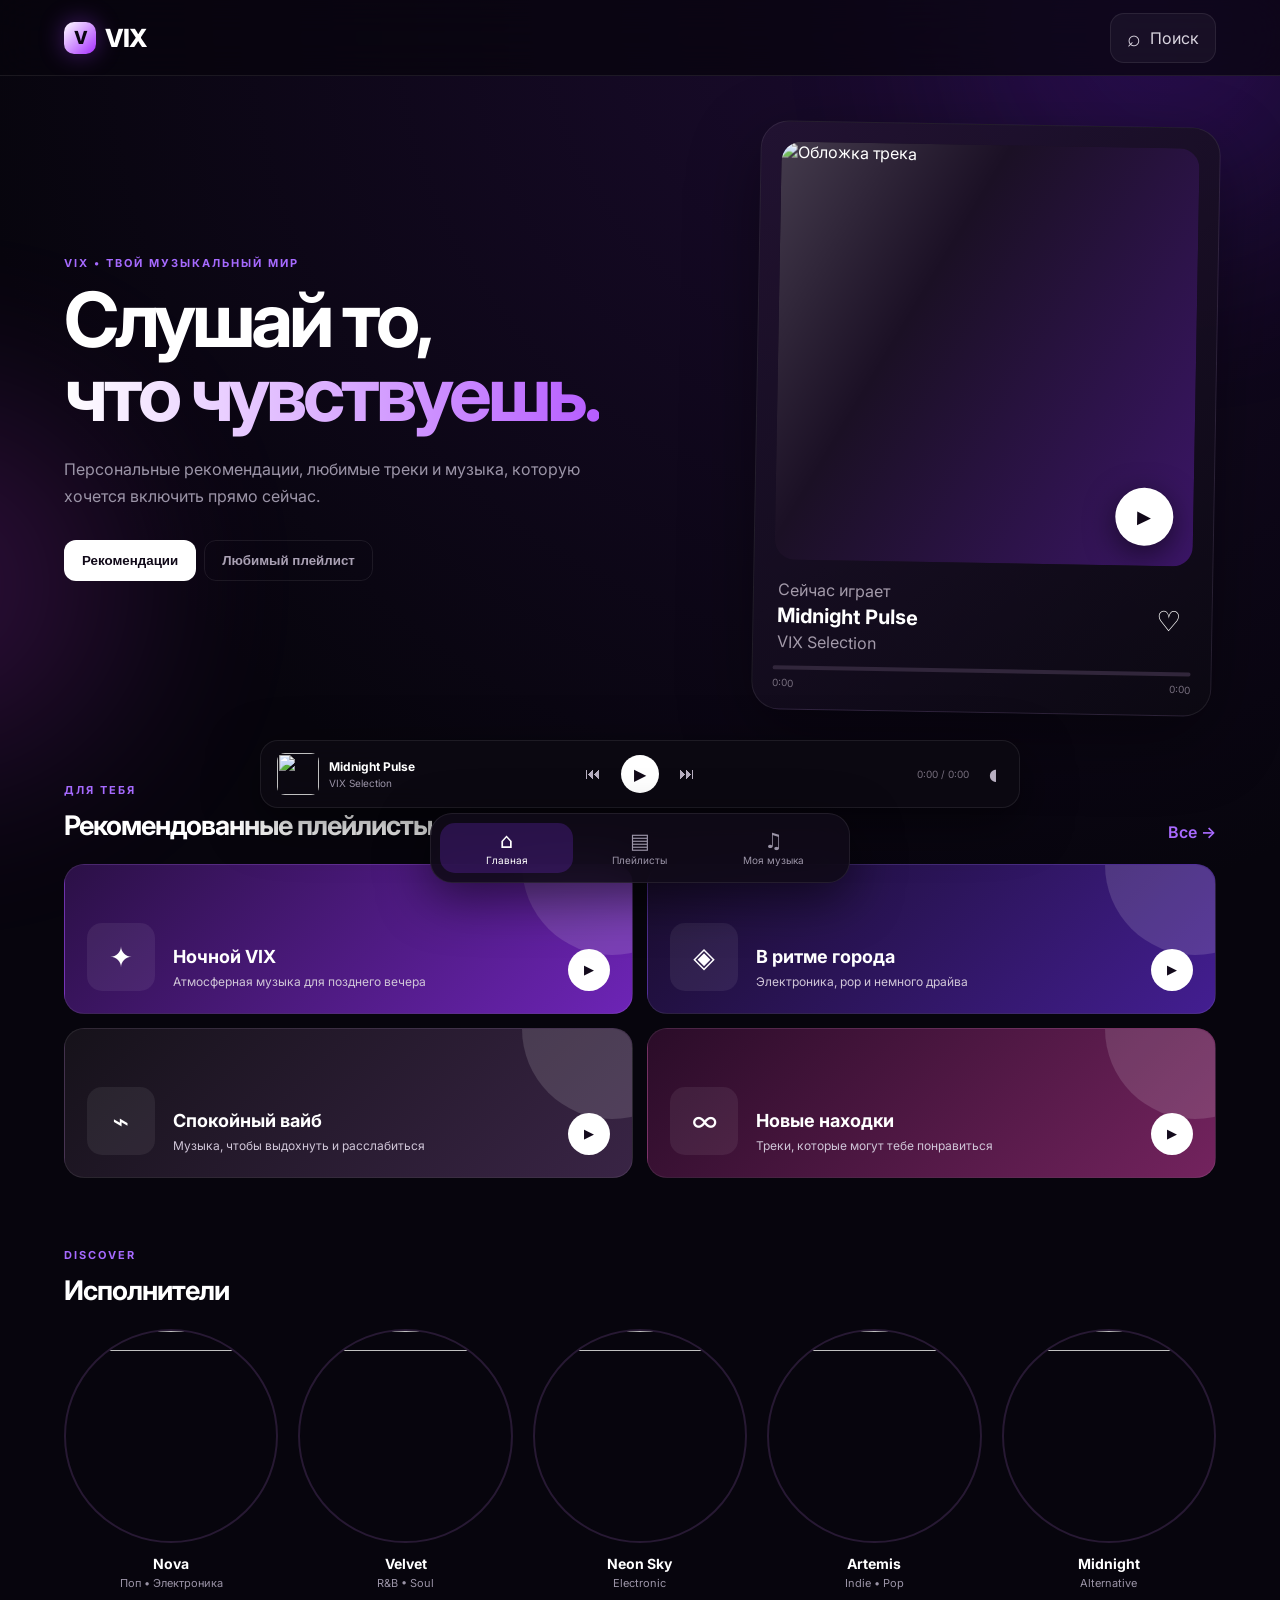
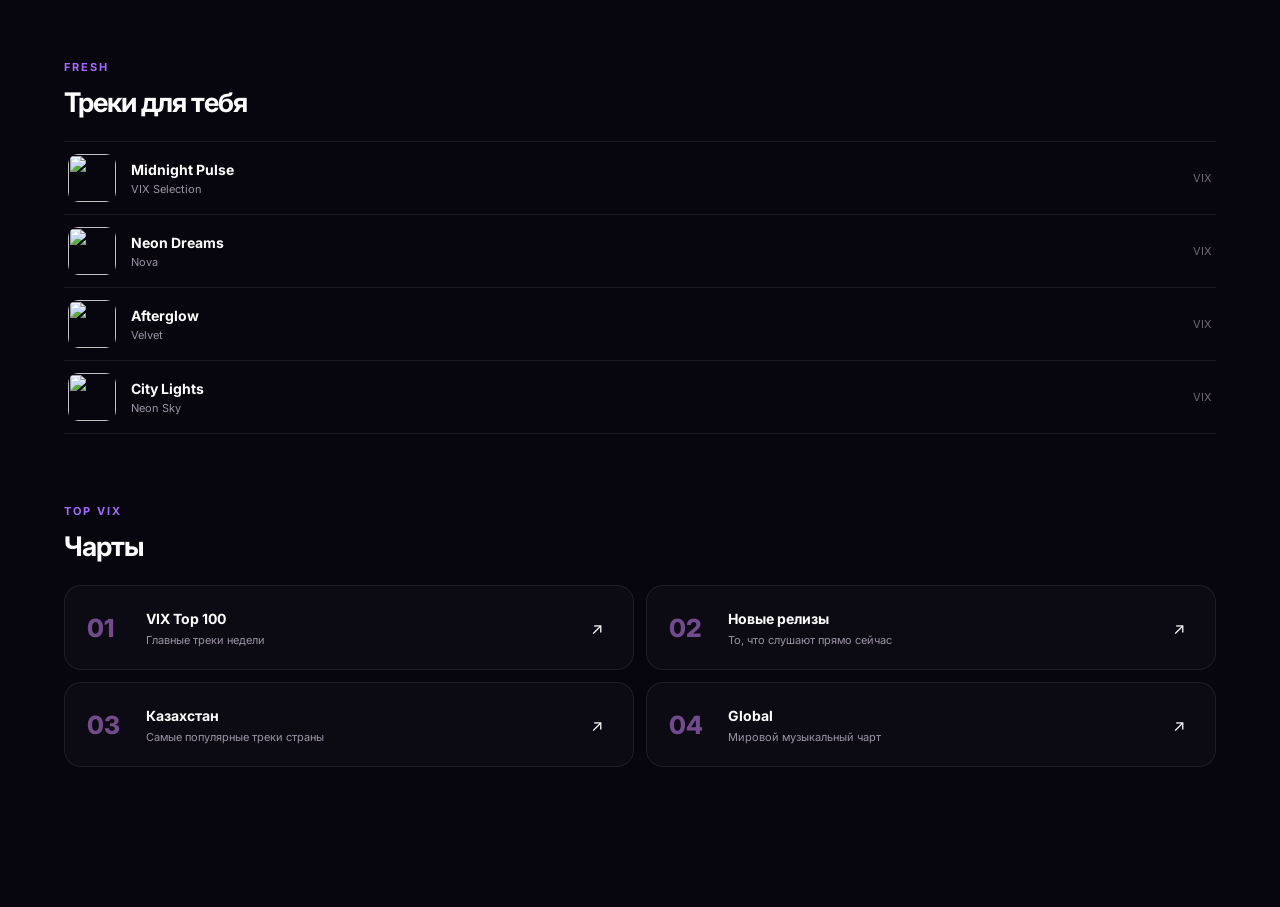
==== commit cf98aa39: "Remove redundant navigation script from home page" ====
--- a/index.html
+++ b/index.html
@@ -16,6 +16,5 @@
 <section class="section charts-section"><div class="section-heading"><div><p class="eyebrow">TOP VIX</p><h2>Чарты</h2></div></div><div class="charts-grid"><article class="chart-card"><span class="chart-number">01</span><div><strong>VIX Top 100</strong><p>Главные треки недели</p></div><span>↗</span></article><article class="chart-card"><span class="chart-number">02</span><div><strong>Новые релизы</strong><p>То, что слушают прямо сейчас</p></div><span>↗</span></article><article class="chart-card"><span class="chart-number">03</span><div><strong>Казахстан</strong><p>Самые популярные треки страны</p></div><span>↗</span></article><article class="chart-card"><span class="chart-number">04</span><div><strong>Global</strong><p>Мировой музыкальный чарт</p></div><span>↗</span></article></div></section></main>
 <div class="search-overlay" id="searchOverlay" aria-hidden="true"><div class="search-panel"><button class="close-search" id="closeSearch">×</button><p class="eyebrow">ПОИСК</p><h2>Что будем слушать?</h2><div class="search-box"><span>⌕</span><input id="searchInput" type="search" placeholder="Трек, исполнитель или плейлист..."></div><div id="searchResults" class="search-results"><p class="muted">Начни вводить запрос</p></div></div></div>
 <nav class="bottom-nav"><a class="nav-item active" href="index.html"><span>⌂</span><small>Главная</small></a><a class="nav-item" href="playlists.html"><span>▤</span><small>Плейлисты</small></a><a class="nav-item" href="music.html"><span>♫</span><small>Моя музыка</small></a></nav>
-<script src="nav.js?v=5"></script>
 <div class="player-bar"><div class="bar-track"><img id="barCover" src="https://picsum.photos/seed/vix1/100/100"><div><strong id="barTitle">Midnight Pulse</strong><span id="barArtist">VIX Selection</span></div></div><div class="bar-controls"><button id="prevBtn">⏮</button><button class="bar-play" id="barPlay">▶</button><button id="nextBtn">⏭</button></div><div class="bar-extra"><span id="barTime">0:00 / 0:00</span><button id="muteBtn">◖</button></div></div><audio id="audio"></audio><script src="app.js"></script>
 </body></html>
--- a/styles.css
+++ b/styles.css
@@ -1 +1 @@
-:root{--bg:#07050d;--surface:#100c19;--surface2:#171021;--purple:#8b35ff;--purple2:#b35cff;--text:#fff;--muted:#9b94a7;--line:rgba(255,255,255,.08);--shadow:0 24px 70px rgba(0,0,0,.38)}*{box-sizing:border-box}html{scroll-behavior:smooth}body{margin:0;background:radial-gradient(circle at 70% 0,#1a0b2d 0,transparent 35%),var(--bg);color:var(--text);font-family:Inter,system-ui,sans-serif;min-height:100vh;padding-bottom:140px}.ambient{position:fixed;border-radius:50%;filter:blur(100px);opacity:.18;pointer-events:none;z-index:-1}.ambient-one{width:420px;height:420px;background:#7d22ff;top:-180px;right:-100px}.ambient-two{width:360px;height:360px;background:#d63cff;left:-240px;top:45%}.topbar{height:76px;display:flex;align-items:center;gap:32px;padding:0 5%;position:sticky;top:0;z-index:20;background:rgba(7,5,13,.72);backdrop-filter:blur(20px);border-bottom:1px solid var(--line)}.brand{color:#fff;text-decoration:none;font-weight:800;font-size:25px;letter-spacing:-1px;display:flex;align-items:center;gap:9px}.brand-mark{display:grid;place-items:center;width:32px;height:32px;border-radius:10px;background:linear-gradient(135deg,#fff,#a52dff);color:#0b0611;font-size:18px;box-shadow:0 0 25px rgba(160,60,255,.4)}.top-spacer{flex:1}.search-trigger{border:1px solid var(--line);background:rgba(255,255,255,.045);color:#d9d4df;border-radius:14px;padding:10px 16px;display:flex;gap:9px;align-items:center;font:inherit;cursor:pointer}.search-trigger:hover{background:rgba(255,255,255,.08)}.icon{font-size:23px}.page{width:min(1180px,90%);margin:auto}.hero-player{margin-top:48px;display:grid;grid-template-columns:1.15fr .85fr;gap:70px;align-items:center;min-height:510px}.eyebrow{font-size:11px;letter-spacing:2px;font-weight:700;color:#a66aff;margin:0 0 12px}.hero-copy h1{font-size:clamp(48px,6vw,76px);line-height:.98;letter-spacing:-4px;margin:0 0 25px}.hero-copy h1 span{background:linear-gradient(90deg,#fff,#b65dff);-webkit-background-clip:text;background-clip:text;color:transparent}.hero-description{max-width:560px;color:var(--muted);font-size:16px;line-height:1.7}.mode-switch{display:flex;gap:8px;margin-top:30px}.mode{border:1px solid var(--line);background:transparent;color:#aaa1b4;padding:12px 17px;border-radius:12px;font-weight:600;cursor:pointer}.mode.active{background:#fff;color:#100918}.now-playing-card{background:linear-gradient(145deg,rgba(34,19,50,.95),rgba(12,9,18,.95));border:1px solid var(--line);padding:20px;border-radius:28px;box-shadow:var(--shadow);transform:rotate(1deg)}.cover-wrap{position:relative;aspect-ratio:1;overflow:hidden;border-radius:20px;background:#1b1025}.cover-wrap img{width:100%;height:100%;object-fit:cover;display:block}.cover-shine{position:absolute;inset:0;background:linear-gradient(120deg,rgba(255,255,255,.18),transparent 35%,rgba(133,34,255,.3))}.hero-play{position:absolute;right:20px;bottom:20px;width:58px;height:58px;border:0;border-radius:50%;background:#fff;color:#100718;font-size:18px;box-shadow:0 8px 30px #0008;cursor:pointer}.track-meta{display:flex;justify-content:space-between;align-items:center;padding:20px 4px 14px}.track-meta h2{margin:4px 0;font-size:20px}.track-meta p{margin:0;color:#a39aaa}.muted{color:var(--muted)}.like-btn{background:none;border:0;color:#fff;font-size:28px;cursor:pointer}.like-btn.liked{color:#d46bff}.hero-progress{height:4px;background:#31263b;border-radius:10px;overflow:hidden}.hero-progress span{display:block;height:100%;width:0;background:linear-gradient(90deg,#8230ff,#d277ff)}.time-row{display:flex;justify-content:space-between;color:#756d7d;font-size:10px;padding-top:7px}.section{padding-top:70px}.section-heading{display:flex;justify-content:space-between;align-items:end;margin-bottom:22px}.section-heading h2{font-size:27px;margin:0;letter-spacing:-1px}.text-btn{background:none;border:0;color:#a96aff;font-weight:600;cursor:pointer;text-decoration:none}.cards{display:grid;grid-template-columns:repeat(2,1fr);gap:14px}.playlist-card{min-height:150px;border-radius:20px;padding:22px;display:flex;align-items:end;gap:18px;position:relative;overflow:hidden;border:1px solid var(--line);cursor:pointer}.playlist-card:after{content:"";position:absolute;width:180px;height:180px;border-radius:50%;background:#fff2;right:-70px;top:-90px}.gradient-purple{background:linear-gradient(135deg,#2b1046,#6d24b6)}.gradient-violet{background:linear-gradient(135deg,#190d2d,#431e91)}.gradient-black{background:linear-gradient(135deg,#16121a,#392445)}.gradient-plum{background:linear-gradient(135deg,#2a0c28,#73235e)}.playlist-art{width:68px;height:68px;display:grid;place-items:center;border-radius:15px;background:#fff1;font-size:28px;flex:none}.playlist-card h3{margin:0 0 6px;font-size:18px}.playlist-card p{margin:0;color:#d0c6d8;font-size:12px;line-height:1.45}.mini-play{margin-left:auto;width:42px;height:42px;border-radius:50%;border:0;background:#fff;color:#130a1c;z-index:1;cursor:pointer}.artist-row{display:grid;grid-template-columns:repeat(5,1fr);gap:20px}.artist{text-align:center}.artist img{width:100%;aspect-ratio:1;border-radius:50%;object-fit:cover;border:2px solid #271933}.artist h3{margin:12px 0 4px;font-size:14px}.artist p{margin:0;color:var(--muted);font-size:11px}.track-list{border-top:1px solid var(--line)}.track{display:grid;grid-template-columns:48px 1fr auto;gap:15px;align-items:center;padding:12px 4px;border-bottom:1px solid var(--line);cursor:pointer}.track:hover{background:rgba(255,255,255,.025)}.track-cover{width:48px;height:48px;border-radius:10px;object-fit:cover}.track-info strong{display:block;font-size:14px}.track-info span{display:block;color:var(--muted);font-size:11px;margin-top:4px}.track-time{color:#716978;font-size:11px}.charts-grid{display:grid;grid-template-columns:repeat(2,1fr);gap:12px}.chart-card{padding:22px;border:1px solid var(--line);background:rgba(255,255,255,.025);border-radius:17px;display:grid;grid-template-columns:45px 1fr 20px;gap:14px;align-items:center}.chart-number{font-size:25px;font-weight:800;color:#714b8c}.chart-card strong{font-size:14px}.chart-card p{margin:5px 0 0;color:var(--muted);font-size:11px}.bottom-nav{position:fixed;z-index:30;left:50%;transform:translateX(-50%);bottom:17px;width:min(420px,92%);display:flex;justify-content:space-around;padding:9px;border:1px solid var(--line);background:rgba(17,11,24,.88);backdrop-filter:blur(22px);border-radius:22px;box-shadow:0 15px 50px #0008;transition:transform .32s ease,opacity .32s ease;will-change:transform,opacity}.bottom-nav.nav-hidden{transform:translate(-50%,calc(100% + 30px));opacity:0;pointer-events:none}.player-bar{position:fixed;z-index:29;left:50%;transform:translateX(-50%);bottom:92px;width:min(760px,90%);display:grid;grid-template-columns:1fr auto 1fr;align-items:center;gap:25px;padding:12px 16px;border:1px solid var(--line);background:rgba(13,9,18,.92);backdrop-filter:blur(18px);border-radius:18px;box-shadow:0 15px 50px #0008}.bar-track{display:flex;align-items:center;gap:10px;min-width:0}.bar-track img{width:42px;height:42px;border-radius:8px;object-fit:cover}.bar-track strong,.bar-track span{display:block;white-space:nowrap;overflow:hidden;text-overflow:ellipsis}.bar-track strong{font-size:12px}.bar-track span{font-size:10px;color:var(--muted);margin-top:3px}.bar-controls{display:flex;gap:14px;align-items:center}.bar-controls button,.bar-extra button{border:0;background:none;color:#b8afc1;font-size:16px;cursor:pointer}.bar-play{width:38px;height:38px;border-radius:50%;background:#fff!important;color:#120a18!important}.bar-extra{display:flex;justify-content:end;align-items:center;gap:14px;color:#756d7d;font-size:10px}.search-overlay{position:fixed;inset:0;background:#05030a99;backdrop-filter:blur(15px);z-index:50;display:none;align-items:flex-start;justify-content:center;padding-top:100px}.search-overlay.open{display:flex}.search-panel{width:min(700px,90%);background:#120c1a;border:1px solid var(--line);border-radius:24px;padding:30px;box-shadow:var(--shadow);position:relative}.search-panel h2{font-size:32px;margin:0 0 25px}.close-search{position:absolute;right:20px;top:15px;background:none;border:0;color:#aaa;font-size:28px;cursor:pointer}.search-box{display:flex;align-items:center;gap:10px;background:#0a0710;border:1px solid var(--line);padding:14px 16px;border-radius:14px}.search-box input{width:100%;background:none;border:0;outline:0;color:#fff;font:inherit}.search-results{margin-top:20px}.result{display:flex;gap:12px;align-items:center;padding:10px;border-radius:10px}.result img{width:42px;height:42px;border-radius:7px;object-fit:cover}.result strong{font-size:13px}.result span{display:block;color:var(--muted);font-size:10px;margin-top:3px}.subpage{padding-top:70px}.subpage h1{font-size:52px;letter-spacing:-3px;margin:0 0 12px}.subpage-lead{color:var(--muted);max-width:600px;line-height:1.6}.account-box{max-width:760px;margin:55px auto 0;text-align:center}.account-icon{width:110px;height:110px;margin:auto;border-radius:50%;background:#8d8994;color:#312d36;display:grid;place-items:center;font-size:60px}.login-btn{display:inline-block;margin-top:18px;padding:12px 32px;border-radius:999px;background:#fff;color:#100918;text-decoration:none;font-weight:700}.uploaded-head{display:flex;justify-content:space-between;align-items:center;margin:55px 0 18px}.add-btn{width:34px;height:34px;border:0;border-radius:50%;background:#fff;color:#100918;font-size:22px;cursor:pointer}.empty-upload{padding:45px;border:1px dashed #40364a;border-radius:20px;color:var(--muted);text-align:center}.page-card{background:rgba(255,255,255,.025);border:1px solid var(--line);border-radius:22px;padding:25px}.page-card-grid{display:grid;grid-template-columns:repeat(3,1fr);gap:15px;margin-top:35px}@media(max-width:800px){.topbar{padding:0 5%;gap:14px}.hero-player{grid-template-columns:1fr;gap:35px;margin-top:35px}.hero-copy h1{font-size:48px}.now-playing-card{transform:none;max-width:520px;margin:auto}.artist-row{grid-template-columns:repeat(5,minmax(100px,1fr));overflow:auto;padding-bottom:8px}.cards,.page-card-grid{grid-template-columns:1fr}.charts-grid{grid-template-columns:1fr}.player-bar{grid-template-columns:1fr auto}.bar-extra{display:none}.page{width:92%}}@media(max-width:500px){body{padding-bottom:125px}.hero-player{min-height:0}.section,.subpage{padding-top:50px}.bottom-nav{bottom:10px}.player-bar{bottom:77px;width:94%;padding:9px 12px}.bar-controls{gap:8px}.hero-copy h1{letter-spacing:-3px}.mode-switch{overflow:auto}.mode{white-space:nowrap}.subpage h1{font-size:42px}}+:root{--bg:#07050d;--surface:#100c19;--surface2:#171021;--purple:#8b35ff;--purple2:#b35cff;--text:#fff;--muted:#9b94a7;--line:rgba(255,255,255,.08);--shadow:0 24px 70px rgba(0,0,0,.38)}*{box-sizing:border-box}html{scroll-behavior:smooth}body{margin:0;background:radial-gradient(circle at 70% 0,#1a0b2d 0,transparent 35%),var(--bg);color:var(--text);font-family:Inter,system-ui,sans-serif;min-height:100vh;padding-bottom:140px}.ambient{position:fixed;border-radius:50%;filter:blur(100px);opacity:.18;pointer-events:none;z-index:-1}.ambient-one{width:420px;height:420px;background:#7d22ff;top:-180px;right:-100px}.ambient-two{width:360px;height:360px;background:#d63cff;left:-240px;top:45%}.topbar{height:76px;display:flex;align-items:center;gap:32px;padding:0 5%;position:sticky;top:0;z-index:20;background:rgba(7,5,13,.72);backdrop-filter:blur(20px);border-bottom:1px solid var(--line)}.brand{color:#fff;text-decoration:none;font-weight:800;font-size:25px;letter-spacing:-1px;display:flex;align-items:center;gap:9px}.brand-mark{display:grid;place-items:center;width:32px;height:32px;border-radius:10px;background:linear-gradient(135deg,#fff,#a52dff);color:#0b0611;font-size:18px;box-shadow:0 0 25px rgba(160,60,255,.4)}.top-spacer{flex:1}.search-trigger{border:1px solid var(--line);background:rgba(255,255,255,.045);color:#d9d4df;border-radius:14px;padding:10px 16px;display:flex;gap:9px;align-items:center;font:inherit;cursor:pointer}.search-trigger:hover{background:rgba(255,255,255,.08)}.icon{font-size:23px}.page{width:min(1180px,90%);margin:auto}.hero-player{margin-top:48px;display:grid;grid-template-columns:1.15fr .85fr;gap:70px;align-items:center;min-height:510px}.eyebrow{font-size:11px;letter-spacing:2px;font-weight:700;color:#a66aff;margin:0 0 12px}.hero-copy h1{font-size:clamp(48px,6vw,76px);line-height:.98;letter-spacing:-4px;margin:0 0 25px}.hero-copy h1 span{background:linear-gradient(90deg,#fff,#b65dff);-webkit-background-clip:text;background-clip:text;color:transparent}.hero-description{max-width:560px;color:var(--muted);font-size:16px;line-height:1.7}.mode-switch{display:flex;gap:8px;margin-top:30px}.mode{border:1px solid var(--line);background:transparent;color:#aaa1b4;padding:12px 17px;border-radius:12px;font-weight:600;cursor:pointer}.mode.active{background:#fff;color:#100918}.now-playing-card{background:linear-gradient(145deg,rgba(34,19,50,.95),rgba(12,9,18,.95));border:1px solid var(--line);padding:20px;border-radius:28px;box-shadow:var(--shadow);transform:rotate(1deg)}.cover-wrap{position:relative;aspect-ratio:1;overflow:hidden;border-radius:20px;background:#1b1025}.cover-wrap img{width:100%;height:100%;object-fit:cover;display:block}.cover-shine{position:absolute;inset:0;background:linear-gradient(120deg,rgba(255,255,255,.18),transparent 35%,rgba(133,34,255,.3))}.hero-play{position:absolute;right:20px;bottom:20px;width:58px;height:58px;border:0;border-radius:50%;background:#fff;color:#100718;font-size:18px;box-shadow:0 8px 30px #0008;cursor:pointer}.track-meta{display:flex;justify-content:space-between;align-items:center;padding:20px 4px 14px}.track-meta h2{margin:4px 0;font-size:20px}.track-meta p{margin:0;color:#a39aaa}.muted{color:var(--muted)}.like-btn{background:none;border:0;color:#fff;font-size:28px;cursor:pointer}.like-btn.liked{color:#d46bff}.hero-progress{height:4px;background:#31263b;border-radius:10px;overflow:hidden}.hero-progress span{display:block;height:100%;width:0;background:linear-gradient(90deg,#8230ff,#d277ff)}.time-row{display:flex;justify-content:space-between;color:#756d7d;font-size:10px;padding-top:7px}.section{padding-top:70px}.section-heading{display:flex;justify-content:space-between;align-items:end;margin-bottom:22px}.section-heading h2{font-size:27px;margin:0;letter-spacing:-1px}.text-btn{background:none;border:0;color:#a96aff;font-weight:600;cursor:pointer;text-decoration:none}.cards{display:grid;grid-template-columns:repeat(2,1fr);gap:14px}.playlist-card{min-height:150px;border-radius:20px;padding:22px;display:flex;align-items:end;gap:18px;position:relative;overflow:hidden;border:1px solid var(--line);cursor:pointer}.playlist-card:after{content:"";position:absolute;width:180px;height:180px;border-radius:50%;background:#fff2;right:-70px;top:-90px}.gradient-purple{background:linear-gradient(135deg,#2b1046,#6d24b6)}.gradient-violet{background:linear-gradient(135deg,#190d2d,#431e91)}.gradient-black{background:linear-gradient(135deg,#16121a,#392445)}.gradient-plum{background:linear-gradient(135deg,#2a0c28,#73235e)}.playlist-art{width:68px;height:68px;display:grid;place-items:center;border-radius:15px;background:#fff1;font-size:28px;flex:none}.playlist-card h3{margin:0 0 6px;font-size:18px}.playlist-card p{margin:0;color:#d0c6d8;font-size:12px;line-height:1.45}.mini-play{margin-left:auto;width:42px;height:42px;border-radius:50%;border:0;background:#fff;color:#130a1c;z-index:1;cursor:pointer}.artist-row{display:grid;grid-template-columns:repeat(5,1fr);gap:20px}.artist{text-align:center}.artist img{width:100%;aspect-ratio:1;border-radius:50%;object-fit:cover;border:2px solid #271933}.artist h3{margin:12px 0 4px;font-size:14px}.artist p{margin:0;color:var(--muted);font-size:11px}.track-list{border-top:1px solid var(--line)}.track{display:grid;grid-template-columns:48px 1fr auto;gap:15px;align-items:center;padding:12px 4px;border-bottom:1px solid var(--line);cursor:pointer}.track:hover{background:rgba(255,255,255,.025)}.track-cover{width:48px;height:48px;border-radius:10px;object-fit:cover}.track-info strong{display:block;font-size:14px}.track-info span{display:block;color:var(--muted);font-size:11px;margin-top:4px}.track-time{color:#716978;font-size:11px}.charts-grid{display:grid;grid-template-columns:repeat(2,1fr);gap:12px}.chart-card{padding:22px;border:1px solid var(--line);background:rgba(255,255,255,.025);border-radius:17px;display:grid;grid-template-columns:45px 1fr 20px;gap:14px;align-items:center}.chart-number{font-size:25px;font-weight:800;color:#714b8c}.chart-card strong{font-size:14px}.chart-card p{margin:5px 0 0;color:var(--muted);font-size:11px}.bottom-nav{position:fixed;z-index:40;left:50%;bottom:17px;width:min(420px,92%);display:flex;justify-content:space-around;align-items:center;padding:9px;border:1px solid var(--line);background:rgba(17,11,24,.88);backdrop-filter:blur(22px);-webkit-backdrop-filter:blur(22px);border-radius:22px;box-shadow:0 15px 50px #0008;transform:translate3d(-50%,0,0);opacity:1;transition:transform .7s cubic-bezier(.22,1,.36,1),opacity .55s ease;will-change:transform,opacity}.bottom-nav.nav-hidden{transform:translate3d(-50%,calc(100% + 35px),0);opacity:0;pointer-events:none}.bottom-nav .nav-item{display:flex;flex:1;flex-direction:column;align-items:center;justify-content:center;gap:3px;padding:7px 5px;color:#9b94a7;text-decoration:none;border-radius:15px;transition:color .25s ease,background .25s ease}.bottom-nav .nav-item span{font-size:21px;line-height:1}.bottom-nav .nav-item small{font-size:10px;line-height:1.2}.bottom-nav .nav-item.active{color:#fff;background:rgba(139,53,255,.22)}.player-bar{position:fixed;z-index:39;left:50%;transform:translateX(-50%);bottom:92px;width:min(760px,90%);display:grid;grid-template-columns:1fr auto 1fr;align-items:center;gap:25px;padding:12px 16px;border:1px solid var(--line);background:rgba(13,9,18,.92);backdrop-filter:blur(18px);border-radius:18px;box-shadow:0 15px 50px #0008}.bar-track{display:flex;align-items:center;gap:10px;min-width:0}.bar-track img{width:42px;height:42px;border-radius:8px;object-fit:cover}.bar-track strong,.bar-track span{display:block;white-space:nowrap;overflow:hidden;text-overflow:ellipsis}.bar-track strong{font-size:12px}.bar-track span{font-size:10px;color:var(--muted);margin-top:3px}.bar-controls{display:flex;gap:14px;align-items:center}.bar-controls button,.bar-extra button{border:0;background:none;color:#b8afc1;font-size:16px;cursor:pointer}.bar-play{width:38px;height:38px;border-radius:50%;background:#fff!important;color:#120a18!important}.bar-extra{display:flex;justify-content:end;align-items:center;gap:14px;color:#756d7d;font-size:10px}.search-overlay{position:fixed;inset:0;background:#05030a99;backdrop-filter:blur(15px);z-index:50;display:none;align-items:flex-start;justify-content:center;padding-top:100px}.search-overlay.open{display:flex}.search-panel{width:min(700px,90%);background:#120c1a;border:1px solid var(--line);border-radius:24px;padding:30px;box-shadow:var(--shadow);position:relative}.search-panel h2{font-size:32px;margin:0 0 25px}.close-search{position:absolute;right:20px;top:15px;background:none;border:0;color:#aaa;font-size:28px;cursor:pointer}.search-box{display:flex;align-items:center;gap:10px;background:#0a0710;border:1px solid var(--line);padding:14px 16px;border-radius:14px}.search-box input{width:100%;background:none;border:0;outline:0;color:#fff;font:inherit}.search-results{margin-top:20px}.result{display:flex;gap:12px;align-items:center;padding:10px;border-radius:10px}.result img{width:42px;height:42px;border-radius:7px;object-fit:cover}.result strong{font-size:13px}.result span{display:block;color:var(--muted);font-size:10px;margin-top:3px}.subpage{padding-top:70px}.subpage h1{font-size:52px;letter-spacing:-3px;margin:0 0 12px}.subpage-lead{color:var(--muted);max-width:600px;line-height:1.6}.account-box{max-width:760px;margin:55px auto 0;text-align:center}.account-icon{width:110px;height:110px;margin:auto;border-radius:50%;background:#8d8994;color:#312d36;display:grid;place-items:center;font-size:60px}.login-btn{display:inline-block;margin-top:18px;padding:12px 32px;border-radius:999px;background:#fff;color:#100918;text-decoration:none;font-weight:700}.uploaded-head{display:flex;justify-content:space-between;align-items:center;margin:55px 0 18px}.add-btn{width:34px;height:34px;border:0;border-radius:50%;background:#fff;color:#100918;font-size:22px;cursor:pointer}.empty-upload{padding:45px;border:1px dashed #40364a;border-radius:20px;color:var(--muted);text-align:center}.page-card{background:rgba(255,255,255,.025);border:1px solid var(--line);border-radius:22px;padding:25px}.page-card-grid{display:grid;grid-template-columns:repeat(3,1fr);gap:15px;margin-top:35px}@media(max-width:800px){.topbar{padding:0 5%;gap:14px}.hero-player{grid-template-columns:1fr;gap:35px;margin-top:35px}.hero-copy h1{font-size:48px}.now-playing-card{transform:none;max-width:520px;margin:auto}.artist-row{grid-template-columns:repeat(5,minmax(100px,1fr));overflow:auto;padding-bottom:8px}.cards,.page-card-grid{grid-template-columns:1fr}.charts-grid{grid-template-columns:1fr}.player-bar{grid-template-columns:1fr auto}.bar-extra{display:none}.page{width:92%}}@media(max-width:500px){body{padding-bottom:125px}.hero-player{min-height:0}.section,.subpage{padding-top:50px}.bottom-nav{bottom:10px}.player-bar{bottom:77px;width:94%;padding:9px 12px}.bar-controls{gap:8px}.hero-copy h1{letter-spacing:-3px}.mode-switch{overflow:auto}.mode{white-space:nowrap}.subpage h1{font-size:42px}}
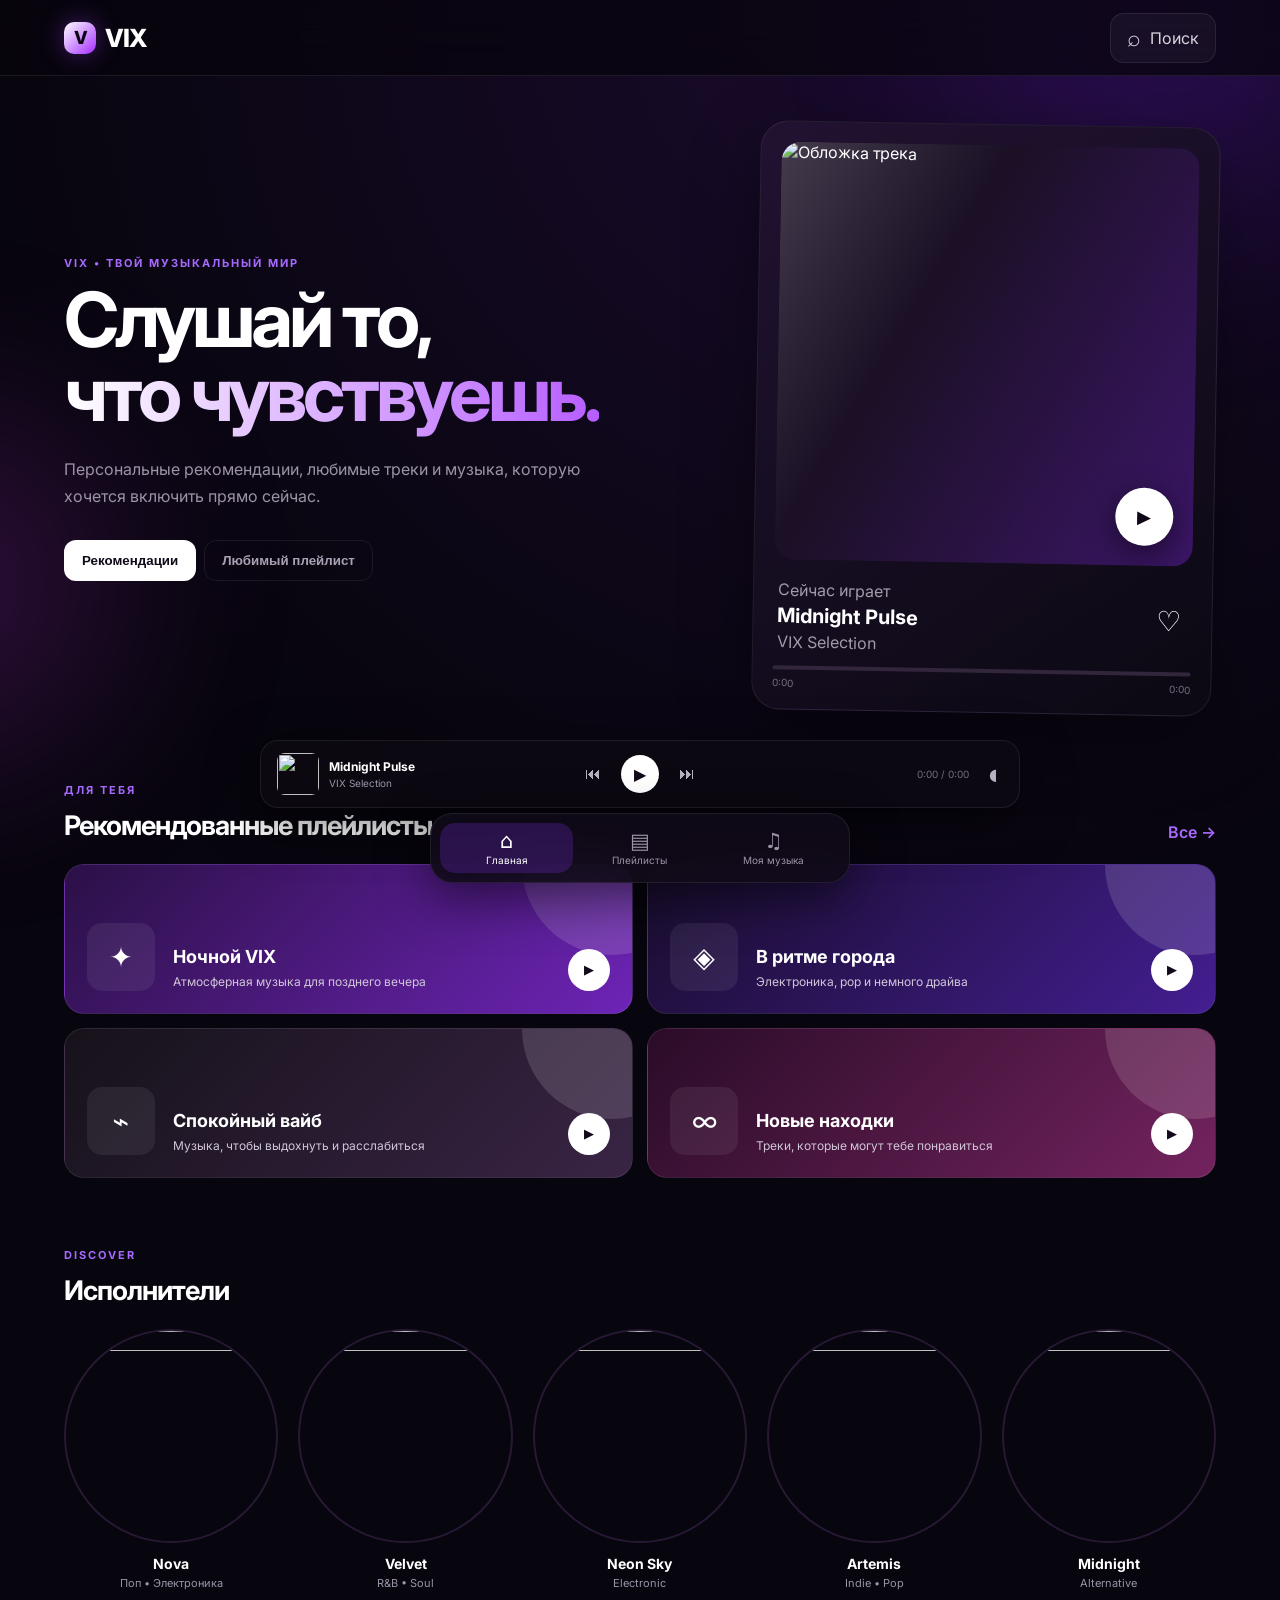
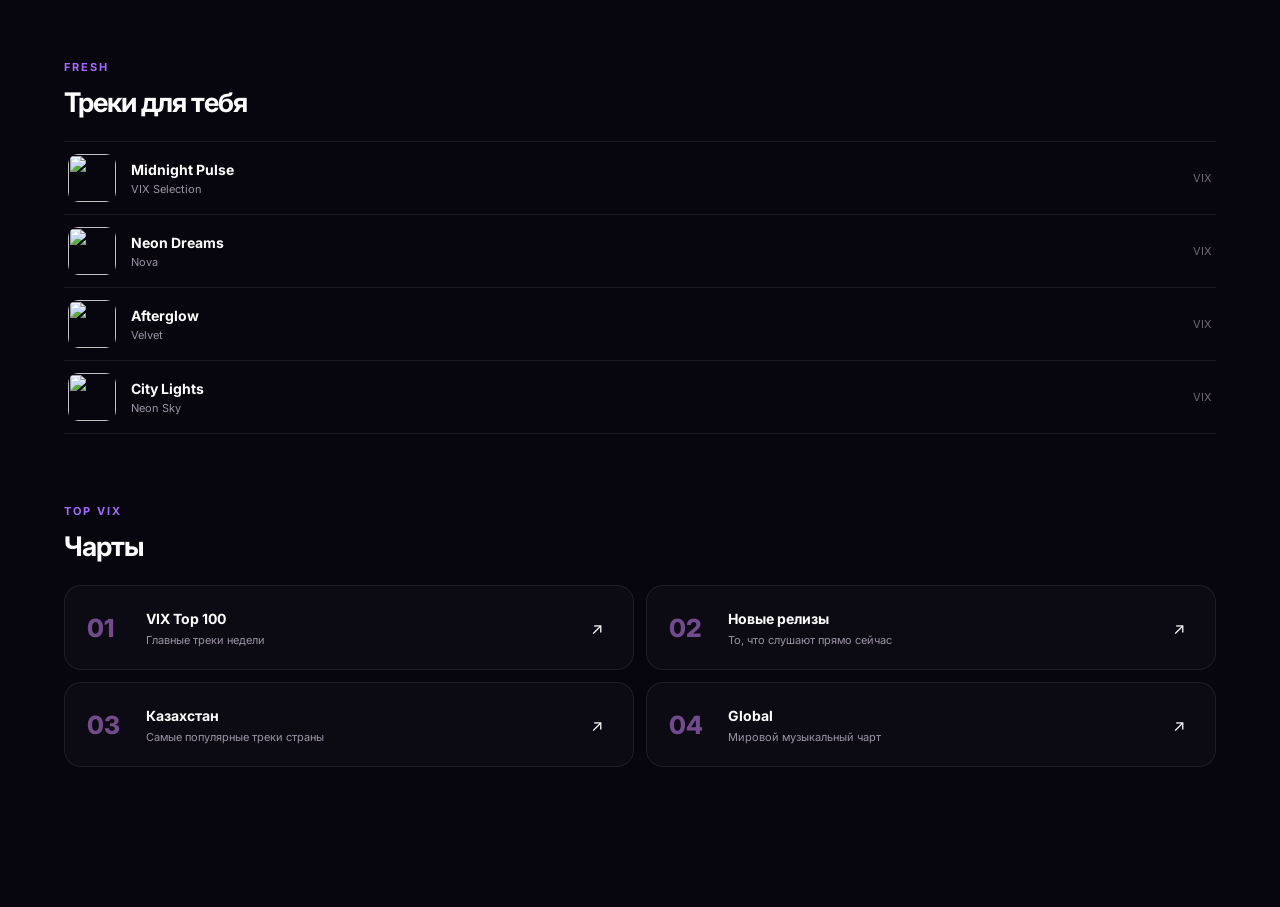
==== commit c7694816: "Fix shared navigation behavior and cache" ====
--- a/index.html
+++ b/index.html
@@ -2,7 +2,7 @@
 <html lang="ru">
 <head>
 <meta charset="UTF-8"><meta name="viewport" content="width=device-width,initial-scale=1.0"><meta name="theme-color" content="#07050d"><meta name="description" content="VIX — музыкальный сервис"><title>VIX — музыка для тебя</title>
-<link rel="preconnect" href="https://fonts.googleapis.com"><link rel="preconnect" href="https://fonts.gstatic.com" crossorigin><link href="https://fonts.googleapis.com/css2?family=Inter:wght@400;500;600;700;800&display=swap" rel="stylesheet"><link rel="stylesheet" href="styles.css">
+<link rel="preconnect" href="https://fonts.googleapis.com"><link rel="preconnect" href="https://fonts.gstatic.com" crossorigin><link href="https://fonts.googleapis.com/css2?family=Inter:wght@400;500;600;700;800&display=swap" rel="stylesheet"><link rel="stylesheet" href="styles.css?v=8">
 </head><body>
 <div class="ambient ambient-one"></div><div class="ambient ambient-two"></div>
 <header class="topbar"><a class="brand" href="index.html"><span class="brand-mark">V</span><span>VIX</span></a><div class="top-spacer"></div><button class="search-trigger" id="searchTrigger" aria-label="Поиск"><span class="icon">⌕</span><span>Поиск</span></button></header>
@@ -16,5 +16,5 @@
 <section class="section charts-section"><div class="section-heading"><div><p class="eyebrow">TOP VIX</p><h2>Чарты</h2></div></div><div class="charts-grid"><article class="chart-card"><span class="chart-number">01</span><div><strong>VIX Top 100</strong><p>Главные треки недели</p></div><span>↗</span></article><article class="chart-card"><span class="chart-number">02</span><div><strong>Новые релизы</strong><p>То, что слушают прямо сейчас</p></div><span>↗</span></article><article class="chart-card"><span class="chart-number">03</span><div><strong>Казахстан</strong><p>Самые популярные треки страны</p></div><span>↗</span></article><article class="chart-card"><span class="chart-number">04</span><div><strong>Global</strong><p>Мировой музыкальный чарт</p></div><span>↗</span></article></div></section></main>
 <div class="search-overlay" id="searchOverlay" aria-hidden="true"><div class="search-panel"><button class="close-search" id="closeSearch">×</button><p class="eyebrow">ПОИСК</p><h2>Что будем слушать?</h2><div class="search-box"><span>⌕</span><input id="searchInput" type="search" placeholder="Трек, исполнитель или плейлист..."></div><div id="searchResults" class="search-results"><p class="muted">Начни вводить запрос</p></div></div></div>
 <nav class="bottom-nav"><a class="nav-item active" href="index.html"><span>⌂</span><small>Главная</small></a><a class="nav-item" href="playlists.html"><span>▤</span><small>Плейлисты</small></a><a class="nav-item" href="music.html"><span>♫</span><small>Моя музыка</small></a></nav>
-<div class="player-bar"><div class="bar-track"><img id="barCover" src="https://picsum.photos/seed/vix1/100/100"><div><strong id="barTitle">Midnight Pulse</strong><span id="barArtist">VIX Selection</span></div></div><div class="bar-controls"><button id="prevBtn">⏮</button><button class="bar-play" id="barPlay">▶</button><button id="nextBtn">⏭</button></div><div class="bar-extra"><span id="barTime">0:00 / 0:00</span><button id="muteBtn">◖</button></div></div><audio id="audio"></audio><script src="app.js"></script>
+<div class="player-bar"><div class="bar-track"><img id="barCover" src="https://picsum.photos/seed/vix1/100/100"><div><strong id="barTitle">Midnight Pulse</strong><span id="barArtist">VIX Selection</span></div></div><div class="bar-controls"><button id="prevBtn">⏮</button><button class="bar-play" id="barPlay">▶</button><button id="nextBtn">⏭</button></div><div class="bar-extra"><span id="barTime">0:00 / 0:00</span><button id="muteBtn">◖</button></div></div><audio id="audio"></audio><script src="nav.js?v=8"></script><script src="app.js"></script>
 </body></html>
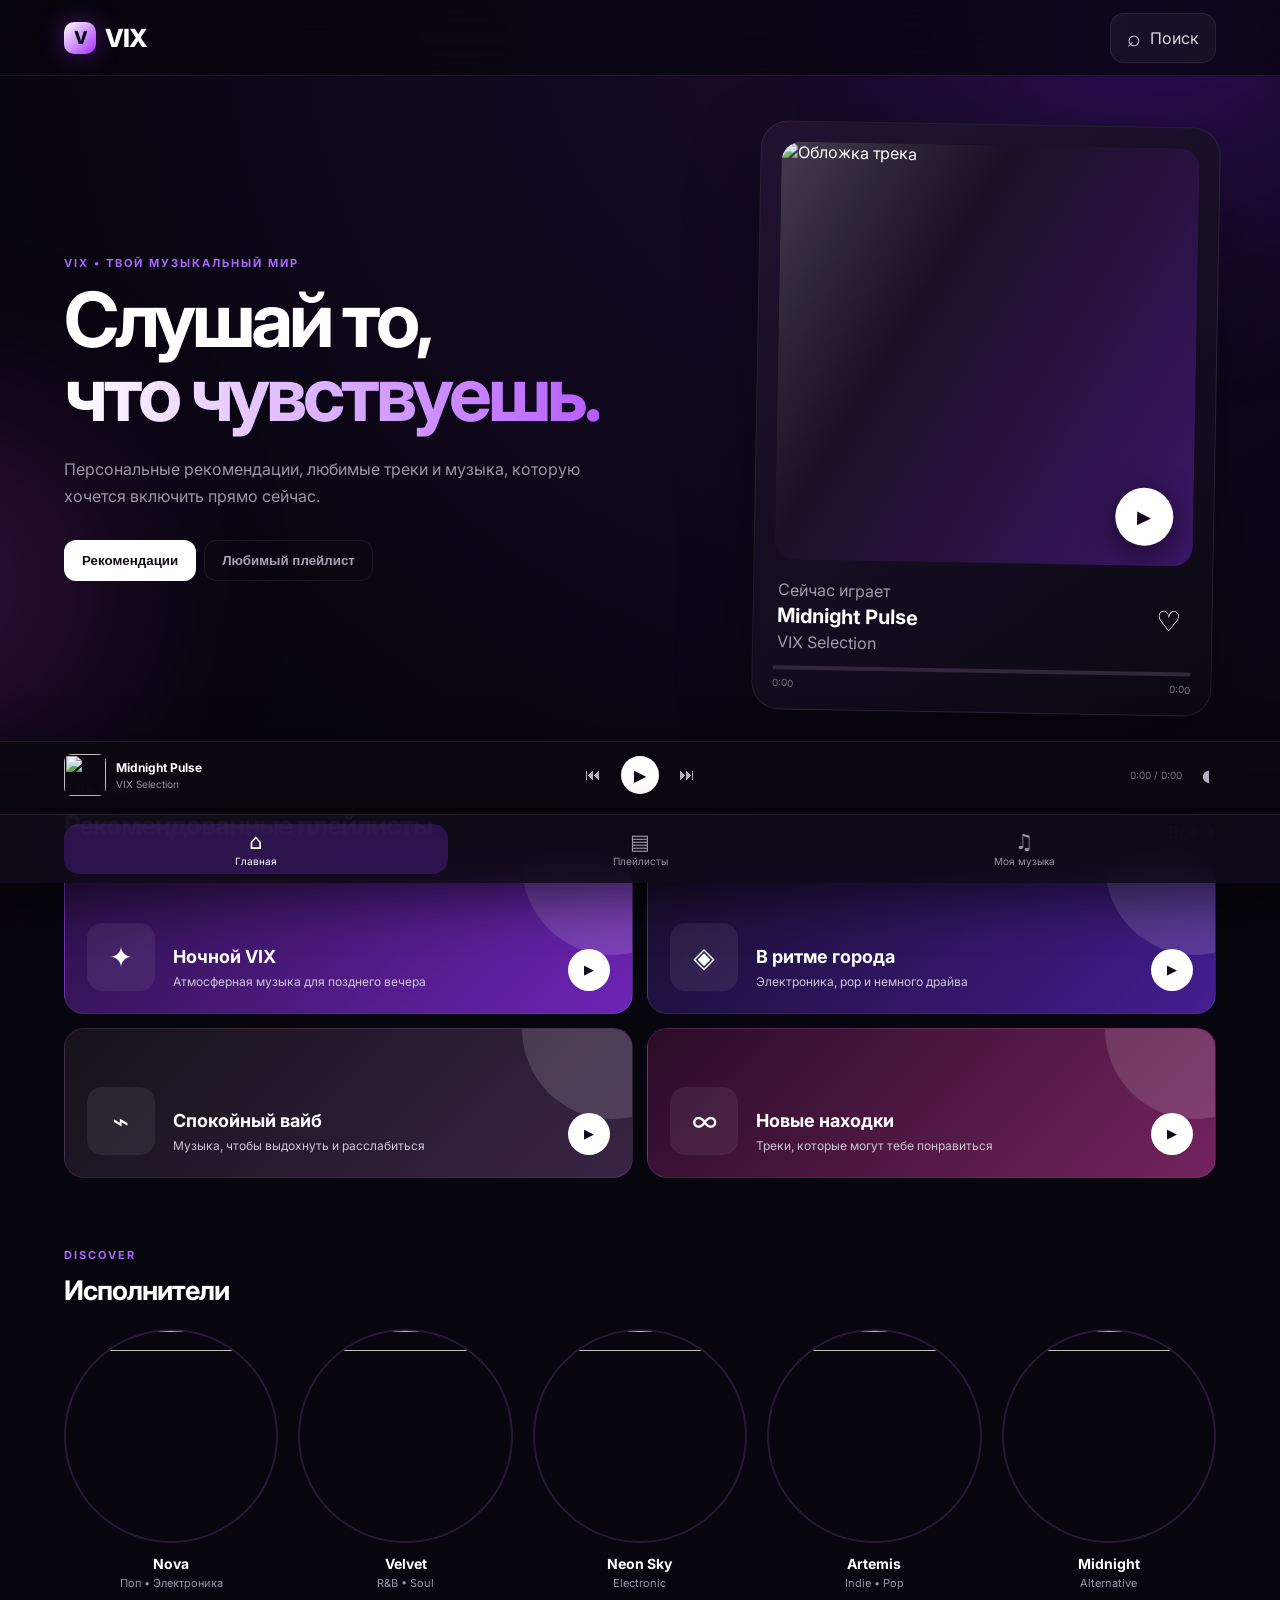
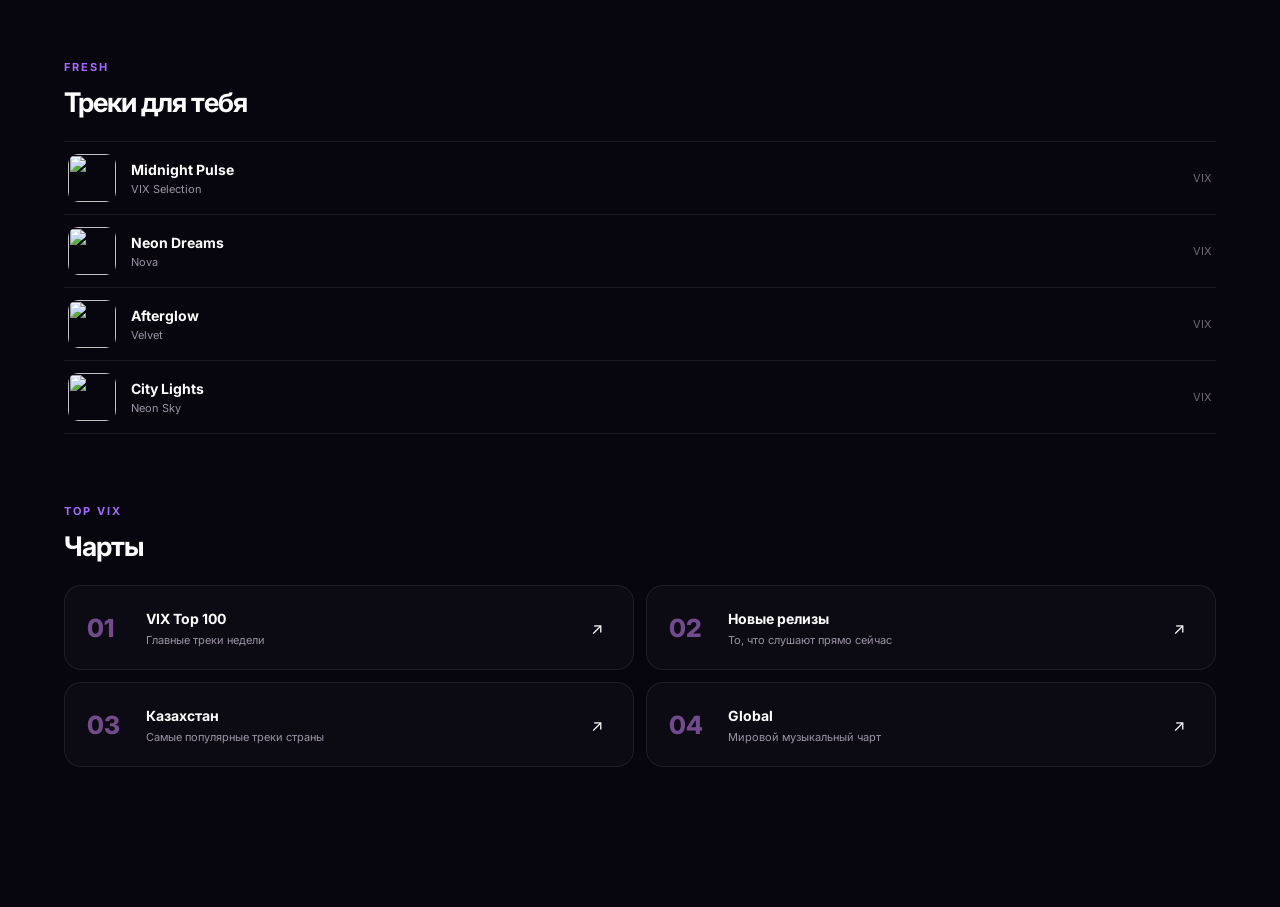
==== commit cc030058: "Refresh stylesheet cache" ====
--- a/index.html
+++ b/index.html
@@ -2,7 +2,7 @@
 <html lang="ru">
 <head>
 <meta charset="UTF-8"><meta name="viewport" content="width=device-width,initial-scale=1.0"><meta name="theme-color" content="#07050d"><meta name="description" content="VIX — музыкальный сервис"><title>VIX — музыка для тебя</title>
-<link rel="preconnect" href="https://fonts.googleapis.com"><link rel="preconnect" href="https://fonts.gstatic.com" crossorigin><link href="https://fonts.googleapis.com/css2?family=Inter:wght@400;500;600;700;800&display=swap" rel="stylesheet"><link rel="stylesheet" href="styles.css?v=8">
+<link rel="preconnect" href="https://fonts.googleapis.com"><link rel="preconnect" href="https://fonts.gstatic.com" crossorigin><link href="https://fonts.googleapis.com/css2?family=Inter:wght@400;500;600;700;800&display=swap" rel="stylesheet"><link rel="stylesheet" href="styles.css?v=12">
 </head><body>
 <div class="ambient ambient-one"></div><div class="ambient ambient-two"></div>
 <header class="topbar"><a class="brand" href="index.html"><span class="brand-mark">V</span><span>VIX</span></a><div class="top-spacer"></div><button class="search-trigger" id="searchTrigger" aria-label="Поиск"><span class="icon">⌕</span><span>Поиск</span></button></header>
--- a/styles.css
+++ b/styles.css
@@ -1 +1 @@
-:root{--bg:#07050d;--surface:#100c19;--surface2:#171021;--purple:#8b35ff;--purple2:#b35cff;--text:#fff;--muted:#9b94a7;--line:rgba(255,255,255,.08);--shadow:0 24px 70px rgba(0,0,0,.38)}*{box-sizing:border-box}html{scroll-behavior:smooth}body{margin:0;background:radial-gradient(circle at 70% 0,#1a0b2d 0,transparent 35%),var(--bg);color:var(--text);font-family:Inter,system-ui,sans-serif;min-height:100vh;padding-bottom:140px}.ambient{position:fixed;border-radius:50%;filter:blur(100px);opacity:.18;pointer-events:none;z-index:-1}.ambient-one{width:420px;height:420px;background:#7d22ff;top:-180px;right:-100px}.ambient-two{width:360px;height:360px;background:#d63cff;left:-240px;top:45%}.topbar{height:76px;display:flex;align-items:center;gap:32px;padding:0 5%;position:sticky;top:0;z-index:20;background:rgba(7,5,13,.72);backdrop-filter:blur(20px);border-bottom:1px solid var(--line)}.brand{color:#fff;text-decoration:none;font-weight:800;font-size:25px;letter-spacing:-1px;display:flex;align-items:center;gap:9px}.brand-mark{display:grid;place-items:center;width:32px;height:32px;border-radius:10px;background:linear-gradient(135deg,#fff,#a52dff);color:#0b0611;font-size:18px;box-shadow:0 0 25px rgba(160,60,255,.4)}.top-spacer{flex:1}.search-trigger{border:1px solid var(--line);background:rgba(255,255,255,.045);color:#d9d4df;border-radius:14px;padding:10px 16px;display:flex;gap:9px;align-items:center;font:inherit;cursor:pointer}.search-trigger:hover{background:rgba(255,255,255,.08)}.icon{font-size:23px}.page{width:min(1180px,90%);margin:auto}.hero-player{margin-top:48px;display:grid;grid-template-columns:1.15fr .85fr;gap:70px;align-items:center;min-height:510px}.eyebrow{font-size:11px;letter-spacing:2px;font-weight:700;color:#a66aff;margin:0 0 12px}.hero-copy h1{font-size:clamp(48px,6vw,76px);line-height:.98;letter-spacing:-4px;margin:0 0 25px}.hero-copy h1 span{background:linear-gradient(90deg,#fff,#b65dff);-webkit-background-clip:text;background-clip:text;color:transparent}.hero-description{max-width:560px;color:var(--muted);font-size:16px;line-height:1.7}.mode-switch{display:flex;gap:8px;margin-top:30px}.mode{border:1px solid var(--line);background:transparent;color:#aaa1b4;padding:12px 17px;border-radius:12px;font-weight:600;cursor:pointer}.mode.active{background:#fff;color:#100918}.now-playing-card{background:linear-gradient(145deg,rgba(34,19,50,.95),rgba(12,9,18,.95));border:1px solid var(--line);padding:20px;border-radius:28px;box-shadow:var(--shadow);transform:rotate(1deg)}.cover-wrap{position:relative;aspect-ratio:1;overflow:hidden;border-radius:20px;background:#1b1025}.cover-wrap img{width:100%;height:100%;object-fit:cover;display:block}.cover-shine{position:absolute;inset:0;background:linear-gradient(120deg,rgba(255,255,255,.18),transparent 35%,rgba(133,34,255,.3))}.hero-play{position:absolute;right:20px;bottom:20px;width:58px;height:58px;border:0;border-radius:50%;background:#fff;color:#100718;font-size:18px;box-shadow:0 8px 30px #0008;cursor:pointer}.track-meta{display:flex;justify-content:space-between;align-items:center;padding:20px 4px 14px}.track-meta h2{margin:4px 0;font-size:20px}.track-meta p{margin:0;color:#a39aaa}.muted{color:var(--muted)}.like-btn{background:none;border:0;color:#fff;font-size:28px;cursor:pointer}.like-btn.liked{color:#d46bff}.hero-progress{height:4px;background:#31263b;border-radius:10px;overflow:hidden}.hero-progress span{display:block;height:100%;width:0;background:linear-gradient(90deg,#8230ff,#d277ff)}.time-row{display:flex;justify-content:space-between;color:#756d7d;font-size:10px;padding-top:7px}.section{padding-top:70px}.section-heading{display:flex;justify-content:space-between;align-items:end;margin-bottom:22px}.section-heading h2{font-size:27px;margin:0;letter-spacing:-1px}.text-btn{background:none;border:0;color:#a96aff;font-weight:600;cursor:pointer;text-decoration:none}.cards{display:grid;grid-template-columns:repeat(2,1fr);gap:14px}.playlist-card{min-height:150px;border-radius:20px;padding:22px;display:flex;align-items:end;gap:18px;position:relative;overflow:hidden;border:1px solid var(--line);cursor:pointer}.playlist-card:after{content:"";position:absolute;width:180px;height:180px;border-radius:50%;background:#fff2;right:-70px;top:-90px}.gradient-purple{background:linear-gradient(135deg,#2b1046,#6d24b6)}.gradient-violet{background:linear-gradient(135deg,#190d2d,#431e91)}.gradient-black{background:linear-gradient(135deg,#16121a,#392445)}.gradient-plum{background:linear-gradient(135deg,#2a0c28,#73235e)}.playlist-art{width:68px;height:68px;display:grid;place-items:center;border-radius:15px;background:#fff1;font-size:28px;flex:none}.playlist-card h3{margin:0 0 6px;font-size:18px}.playlist-card p{margin:0;color:#d0c6d8;font-size:12px;line-height:1.45}.mini-play{margin-left:auto;width:42px;height:42px;border-radius:50%;border:0;background:#fff;color:#130a1c;z-index:1;cursor:pointer}.artist-row{display:grid;grid-template-columns:repeat(5,1fr);gap:20px}.artist{text-align:center}.artist img{width:100%;aspect-ratio:1;border-radius:50%;object-fit:cover;border:2px solid #271933}.artist h3{margin:12px 0 4px;font-size:14px}.artist p{margin:0;color:var(--muted);font-size:11px}.track-list{border-top:1px solid var(--line)}.track{display:grid;grid-template-columns:48px 1fr auto;gap:15px;align-items:center;padding:12px 4px;border-bottom:1px solid var(--line);cursor:pointer}.track:hover{background:rgba(255,255,255,.025)}.track-cover{width:48px;height:48px;border-radius:10px;object-fit:cover}.track-info strong{display:block;font-size:14px}.track-info span{display:block;color:var(--muted);font-size:11px;margin-top:4px}.track-time{color:#716978;font-size:11px}.charts-grid{display:grid;grid-template-columns:repeat(2,1fr);gap:12px}.chart-card{padding:22px;border:1px solid var(--line);background:rgba(255,255,255,.025);border-radius:17px;display:grid;grid-template-columns:45px 1fr 20px;gap:14px;align-items:center}.chart-number{font-size:25px;font-weight:800;color:#714b8c}.chart-card strong{font-size:14px}.chart-card p{margin:5px 0 0;color:var(--muted);font-size:11px}.bottom-nav{position:fixed;z-index:40;left:50%;bottom:17px;width:min(420px,92%);display:flex;justify-content:space-around;align-items:center;padding:9px;border:1px solid var(--line);background:rgba(17,11,24,.88);backdrop-filter:blur(22px);-webkit-backdrop-filter:blur(22px);border-radius:22px;box-shadow:0 15px 50px #0008;transform:translate3d(-50%,0,0);opacity:1;transition:transform .7s cubic-bezier(.22,1,.36,1),opacity .55s ease;will-change:transform,opacity}.bottom-nav.nav-hidden{transform:translate3d(-50%,calc(100% + 35px),0);opacity:0;pointer-events:none}.bottom-nav .nav-item{display:flex;flex:1;flex-direction:column;align-items:center;justify-content:center;gap:3px;padding:7px 5px;color:#9b94a7;text-decoration:none;border-radius:15px;transition:color .25s ease,background .25s ease}.bottom-nav .nav-item span{font-size:21px;line-height:1}.bottom-nav .nav-item small{font-size:10px;line-height:1.2}.bottom-nav .nav-item.active{color:#fff;background:rgba(139,53,255,.22)}.player-bar{position:fixed;z-index:39;left:50%;transform:translateX(-50%);bottom:92px;width:min(760px,90%);display:grid;grid-template-columns:1fr auto 1fr;align-items:center;gap:25px;padding:12px 16px;border:1px solid var(--line);background:rgba(13,9,18,.92);backdrop-filter:blur(18px);border-radius:18px;box-shadow:0 15px 50px #0008}.bar-track{display:flex;align-items:center;gap:10px;min-width:0}.bar-track img{width:42px;height:42px;border-radius:8px;object-fit:cover}.bar-track strong,.bar-track span{display:block;white-space:nowrap;overflow:hidden;text-overflow:ellipsis}.bar-track strong{font-size:12px}.bar-track span{font-size:10px;color:var(--muted);margin-top:3px}.bar-controls{display:flex;gap:14px;align-items:center}.bar-controls button,.bar-extra button{border:0;background:none;color:#b8afc1;font-size:16px;cursor:pointer}.bar-play{width:38px;height:38px;border-radius:50%;background:#fff!important;color:#120a18!important}.bar-extra{display:flex;justify-content:end;align-items:center;gap:14px;color:#756d7d;font-size:10px}.search-overlay{position:fixed;inset:0;background:#05030a99;backdrop-filter:blur(15px);z-index:50;display:none;align-items:flex-start;justify-content:center;padding-top:100px}.search-overlay.open{display:flex}.search-panel{width:min(700px,90%);background:#120c1a;border:1px solid var(--line);border-radius:24px;padding:30px;box-shadow:var(--shadow);position:relative}.search-panel h2{font-size:32px;margin:0 0 25px}.close-search{position:absolute;right:20px;top:15px;background:none;border:0;color:#aaa;font-size:28px;cursor:pointer}.search-box{display:flex;align-items:center;gap:10px;background:#0a0710;border:1px solid var(--line);padding:14px 16px;border-radius:14px}.search-box input{width:100%;background:none;border:0;outline:0;color:#fff;font:inherit}.search-results{margin-top:20px}.result{display:flex;gap:12px;align-items:center;padding:10px;border-radius:10px}.result img{width:42px;height:42px;border-radius:7px;object-fit:cover}.result strong{font-size:13px}.result span{display:block;color:var(--muted);font-size:10px;margin-top:3px}.subpage{padding-top:70px}.subpage h1{font-size:52px;letter-spacing:-3px;margin:0 0 12px}.subpage-lead{color:var(--muted);max-width:600px;line-height:1.6}.account-box{max-width:760px;margin:55px auto 0;text-align:center}.account-icon{width:110px;height:110px;margin:auto;border-radius:50%;background:#8d8994;color:#312d36;display:grid;place-items:center;font-size:60px}.login-btn{display:inline-block;margin-top:18px;padding:12px 32px;border-radius:999px;background:#fff;color:#100918;text-decoration:none;font-weight:700}.uploaded-head{display:flex;justify-content:space-between;align-items:center;margin:55px 0 18px}.add-btn{width:34px;height:34px;border:0;border-radius:50%;background:#fff;color:#100918;font-size:22px;cursor:pointer}.empty-upload{padding:45px;border:1px dashed #40364a;border-radius:20px;color:var(--muted);text-align:center}.page-card{background:rgba(255,255,255,.025);border:1px solid var(--line);border-radius:22px;padding:25px}.page-card-grid{display:grid;grid-template-columns:repeat(3,1fr);gap:15px;margin-top:35px}@media(max-width:800px){.topbar{padding:0 5%;gap:14px}.hero-player{grid-template-columns:1fr;gap:35px;margin-top:35px}.hero-copy h1{font-size:48px}.now-playing-card{transform:none;max-width:520px;margin:auto}.artist-row{grid-template-columns:repeat(5,minmax(100px,1fr));overflow:auto;padding-bottom:8px}.cards,.page-card-grid{grid-template-columns:1fr}.charts-grid{grid-template-columns:1fr}.player-bar{grid-template-columns:1fr auto}.bar-extra{display:none}.page{width:92%}}@media(max-width:500px){body{padding-bottom:125px}.hero-player{min-height:0}.section,.subpage{padding-top:50px}.bottom-nav{bottom:10px}.player-bar{bottom:77px;width:94%;padding:9px 12px}.bar-controls{gap:8px}.hero-copy h1{letter-spacing:-3px}.mode-switch{overflow:auto}.mode{white-space:nowrap}.subpage h1{font-size:42px}}+:root{--bg:#07050d;--surface:#100c19;--surface2:#171021;--purple:#8b35ff;--purple2:#b35cff;--text:#fff;--muted:#9b94a7;--line:rgba(255,255,255,.08);--shadow:0 24px 70px rgba(0,0,0,.38)}*{box-sizing:border-box}html{scroll-behavior:smooth}body{margin:0;background:radial-gradient(circle at 70% 0,#1a0b2d 0,transparent 35%),var(--bg);color:var(--text);font-family:Inter,system-ui,sans-serif;min-height:100vh;padding-bottom:140px}.ambient{position:fixed;border-radius:50%;filter:blur(100px);opacity:.18;pointer-events:none;z-index:-1}.ambient-one{width:420px;height:420px;background:#7d22ff;top:-180px;right:-100px}.ambient-two{width:360px;height:360px;background:#d63cff;left:-240px;top:45%}.topbar{height:76px;display:flex;align-items:center;gap:32px;padding:0 5%;position:sticky;top:0;z-index:20;background:rgba(7,5,13,.72);backdrop-filter:blur(20px);border-bottom:1px solid var(--line)}.brand{color:#fff;text-decoration:none;font-weight:800;font-size:25px;letter-spacing:-1px;display:flex;align-items:center;gap:9px}.brand-mark{display:grid;place-items:center;width:32px;height:32px;border-radius:10px;background:linear-gradient(135deg,#fff,#a52dff);color:#0b0611;font-size:18px;box-shadow:0 0 25px rgba(160,60,255,.4)}.top-spacer{flex:1}.search-trigger{border:1px solid var(--line);background:rgba(255,255,255,.045);color:#d9d4df;border-radius:14px;padding:10px 16px;display:flex;gap:9px;align-items:center;font:inherit;cursor:pointer}.search-trigger:hover{background:rgba(255,255,255,.08)}.icon{font-size:23px}.page{width:min(1180px,90%);margin:auto}.hero-player{margin-top:48px;display:grid;grid-template-columns:1.15fr .85fr;gap:70px;align-items:center;min-height:510px}.eyebrow{font-size:11px;letter-spacing:2px;font-weight:700;color:#a66aff;margin:0 0 12px}.hero-copy h1{font-size:clamp(48px,6vw,76px);line-height:.98;letter-spacing:-4px;margin:0 0 25px}.hero-copy h1 span{background:linear-gradient(90deg,#fff,#b65dff);-webkit-background-clip:text;background-clip:text;color:transparent}.hero-description{max-width:560px;color:var(--muted);font-size:16px;line-height:1.7}.mode-switch{display:flex;gap:8px;margin-top:30px}.mode{border:1px solid var(--line);background:transparent;color:#aaa1b4;padding:12px 17px;border-radius:12px;font-weight:600;cursor:pointer}.mode.active{background:#fff;color:#100918}.now-playing-card{background:linear-gradient(145deg,rgba(34,19,50,.95),rgba(12,9,18,.95));border:1px solid var(--line);padding:20px;border-radius:28px;box-shadow:var(--shadow);transform:rotate(1deg)}.cover-wrap{position:relative;aspect-ratio:1;overflow:hidden;border-radius:20px;background:#1b1025}.cover-wrap img{width:100%;height:100%;object-fit:cover;display:block}.cover-shine{position:absolute;inset:0;background:linear-gradient(120deg,rgba(255,255,255,.18),transparent 35%,rgba(133,34,255,.3))}.hero-play{position:absolute;right:20px;bottom:20px;width:58px;height:58px;border:0;border-radius:50%;background:#fff;color:#100718;font-size:18px;box-shadow:0 8px 30px #0008;cursor:pointer}.track-meta{display:flex;justify-content:space-between;align-items:center;padding:20px 4px 14px}.track-meta h2{margin:4px 0;font-size:20px}.track-meta p{margin:0;color:#a39aaa}.muted{color:var(--muted)}.like-btn{background:none;border:0;color:#fff;font-size:28px;cursor:pointer}.like-btn.liked{color:#d46bff}.hero-progress{height:4px;background:#31263b;border-radius:10px;overflow:hidden}.hero-progress span{display:block;height:100%;width:0;background:linear-gradient(90deg,#8230ff,#d277ff)}.time-row{display:flex;justify-content:space-between;color:#756d7d;font-size:10px;padding-top:7px}.section{padding-top:70px}.section-heading{display:flex;justify-content:space-between;align-items:end;margin-bottom:22px}.section-heading h2{font-size:27px;margin:0;letter-spacing:-1px}.text-btn{background:none;border:0;color:#a96aff;font-weight:600;cursor:pointer;text-decoration:none}.cards{display:grid;grid-template-columns:repeat(2,1fr);gap:14px}.playlist-card{min-height:150px;border-radius:20px;padding:22px;display:flex;align-items:end;gap:18px;position:relative;overflow:hidden;border:1px solid var(--line);cursor:pointer}.playlist-card:after{content:"";position:absolute;width:180px;height:180px;border-radius:50%;background:#fff2;right:-70px;top:-90px}.gradient-purple{background:linear-gradient(135deg,#2b1046,#6d24b6)}.gradient-violet{background:linear-gradient(135deg,#190d2d,#431e91)}.gradient-black{background:linear-gradient(135deg,#16121a,#392445)}.gradient-plum{background:linear-gradient(135deg,#2a0c28,#73235e)}.playlist-art{width:68px;height:68px;display:grid;place-items:center;border-radius:15px;background:#fff1;font-size:28px;flex:none}.playlist-card h3{margin:0 0 6px;font-size:18px}.playlist-card p{margin:0;color:#d0c6d8;font-size:12px;line-height:1.45}.mini-play{margin-left:auto;width:42px;height:42px;border-radius:50%;border:0;background:#fff;color:#130a1c;z-index:1;cursor:pointer}.artist-row{display:grid;grid-template-columns:repeat(5,1fr);gap:20px}.artist{text-align:center}.artist img{width:100%;aspect-ratio:1;border-radius:50%;object-fit:cover;border:2px solid #271933}.artist h3{margin:12px 0 4px;font-size:14px}.artist p{margin:0;color:var(--muted);font-size:11px}.track-list{border-top:1px solid var(--line)}.track{display:grid;grid-template-columns:48px 1fr auto;gap:15px;align-items:center;padding:12px 4px;border-bottom:1px solid var(--line);cursor:pointer}.track:hover{background:rgba(255,255,255,.025)}.track-cover{width:48px;height:48px;border-radius:10px;object-fit:cover}.track-info strong{display:block;font-size:14px}.track-info span{display:block;color:var(--muted);font-size:11px;margin-top:4px}.track-time{color:#716978;font-size:11px}.charts-grid{display:grid;grid-template-columns:repeat(2,1fr);gap:12px}.chart-card{padding:22px;border:1px solid var(--line);background:rgba(255,255,255,.025);border-radius:17px;display:grid;grid-template-columns:45px 1fr 20px;gap:14px;align-items:center}.chart-number{font-size:25px;font-weight:800;color:#714b8c}.chart-card strong{font-size:14px}.chart-card p{margin:5px 0 0;color:var(--muted);font-size:11px}.bottom-nav{position:fixed;z-index:40;left:0;right:0;bottom:17px;width:100%;display:flex;justify-content:space-around;align-items:center;padding:9px 5%;border-top:1px solid var(--line);border-bottom:0;border-left:0;border-right:0;background:rgba(17,11,24,.88);backdrop-filter:blur(22px);-webkit-backdrop-filter:blur(22px);box-shadow:0 15px 50px #0008;transform:translate3d(0,0,0);opacity:1;transition:transform 1.2s cubic-bezier(.22,1,.36,1),opacity 1s ease;will-change:transform,opacity}.bottom-nav.nav-hidden{transform:translate3d(0,calc(100% + 35px),0);opacity:0;pointer-events:none}.bottom-nav .nav-item{display:flex;flex:1;flex-direction:column;align-items:center;justify-content:center;gap:3px;padding:7px 5px;color:#9b94a7;text-decoration:none;border-radius:15px;transition:color .25s ease,background .25s ease}.bottom-nav .nav-item span{font-size:21px;line-height:1}.bottom-nav .nav-item small{font-size:10px;line-height:1.2}.bottom-nav .nav-item.active{color:#fff;background:rgba(139,53,255,.22)}.player-bar{position:fixed;z-index:39;left:0;right:0;transform:none;bottom:92px;width:100%;display:grid;grid-template-columns:1fr auto 1fr;align-items:center;gap:25px;padding:12px 5%;border-top:1px solid var(--line);border-bottom:0;border-left:0;border-right:0;background:rgba(13,9,18,.92);backdrop-filter:blur(18px);border-radius:0;box-shadow:0 15px 50px #0008;transition:bottom 1.2s cubic-bezier(.22,1,.36,1);will-change:bottom}.player-bar.player-docked{bottom:17px}.bar-track{display:flex;align-items:center;gap:10px;min-width:0}.bar-track img{width:42px;height:42px;border-radius:8px;object-fit:cover}.bar-track strong,.bar-track span{display:block;white-space:nowrap;overflow:hidden;text-overflow:ellipsis}.bar-track strong{font-size:12px}.bar-track span{font-size:10px;color:var(--muted);margin-top:3px}.bar-controls{display:flex;gap:14px;align-items:center}.bar-controls button,.bar-extra button{border:0;background:none;color:#b8afc1;font-size:16px;cursor:pointer}.bar-play{width:38px;height:38px;border-radius:50%;background:#fff!important;color:#120a18!important}.bar-extra{display:flex;justify-content:end;align-items:center;gap:14px;color:#756d7d;font-size:10px}.search-overlay{position:fixed;inset:0;background:#05030a99;backdrop-filter:blur(15px);z-index:50;display:none;align-items:flex-start;justify-content:center;padding-top:100px}.search-overlay.open{display:flex}.search-panel{width:min(700px,90%);background:#120c1a;border:1px solid var(--line);border-radius:24px;padding:30px;box-shadow:var(--shadow);position:relative}.search-panel h2{font-size:32px;margin:0 0 25px}.close-search{position:absolute;right:20px;top:15px;background:none;border:0;color:#aaa;font-size:28px;cursor:pointer}.search-box{display:flex;align-items:center;gap:10px;background:#0a0710;border:1px solid var(--line);padding:14px 16px;border-radius:14px}.search-box input{width:100%;background:none;border:0;outline:0;color:#fff;font:inherit}.search-results{margin-top:20px}.result{display:flex;gap:12px;align-items:center;padding:10px;border-radius:10px}.result img{width:42px;height:42px;border-radius:7px;object-fit:cover}.result strong{font-size:13px}.result span{display:block;color:var(--muted);font-size:10px;margin-top:3px}.subpage{padding-top:70px}.subpage h1{font-size:52px;letter-spacing:-3px;margin:0 0 12px}.subpage-lead{color:var(--muted);max-width:600px;line-height:1.6}.account-box{max-width:760px;margin:55px auto 0;text-align:center}.account-icon{width:110px;height:110px;margin:auto;border-radius:50%;background:#8d8994;color:#312d36;display:grid;place-items:center;font-size:60px}.login-btn{display:inline-block;margin-top:18px;padding:12px 32px;border-radius:999px;background:#fff;color:#100918;text-decoration:none;font-weight:700}.uploaded-head{display:flex;justify-content:space-between;align-items:center;margin:55px 0 18px}.add-btn{width:34px;height:34px;border:0;border-radius:50%;background:#fff;color:#100918;font-size:22px;cursor:pointer}.empty-upload{padding:45px;border:1px dashed #40364a;border-radius:20px;color:var(--muted);text-align:center}.page-card{background:rgba(255,255,255,.025);border:1px solid var(--line);border-radius:22px;padding:25px}.page-card-grid{display:grid;grid-template-columns:repeat(3,1fr);gap:15px;margin-top:35px}@media(max-width:800px){.topbar{padding:0 5%;gap:14px}.hero-player{grid-template-columns:1fr;gap:35px;margin-top:35px}.hero-copy h1{font-size:48px}.now-playing-card{transform:none;max-width:520px;margin:auto}.artist-row{grid-template-columns:repeat(5,minmax(100px,1fr));overflow:auto;padding-bottom:8px}.cards,.page-card-grid{grid-template-columns:1fr}.charts-grid{grid-template-columns:1fr}.player-bar{grid-template-columns:1fr auto;padding-left:5%;padding-right:5%}.bar-extra{display:none}.page{width:92%}}@media(max-width:500px){body{padding-bottom:125px}.hero-player{min-height:0}.section,.subpage{padding-top:50px}.bottom-nav{bottom:0;padding:9px 3%;border-radius:0}.player-bar{bottom:77px;width:100%;left:0;right:0;padding:9px 3%;border-radius:0}.player-bar.player-docked{bottom:0}.bar-controls{gap:8px}.hero-copy h1{letter-spacing:-3px}.mode-switch{overflow:auto}.mode{white-space:nowrap}.subpage h1{font-size:42px}}
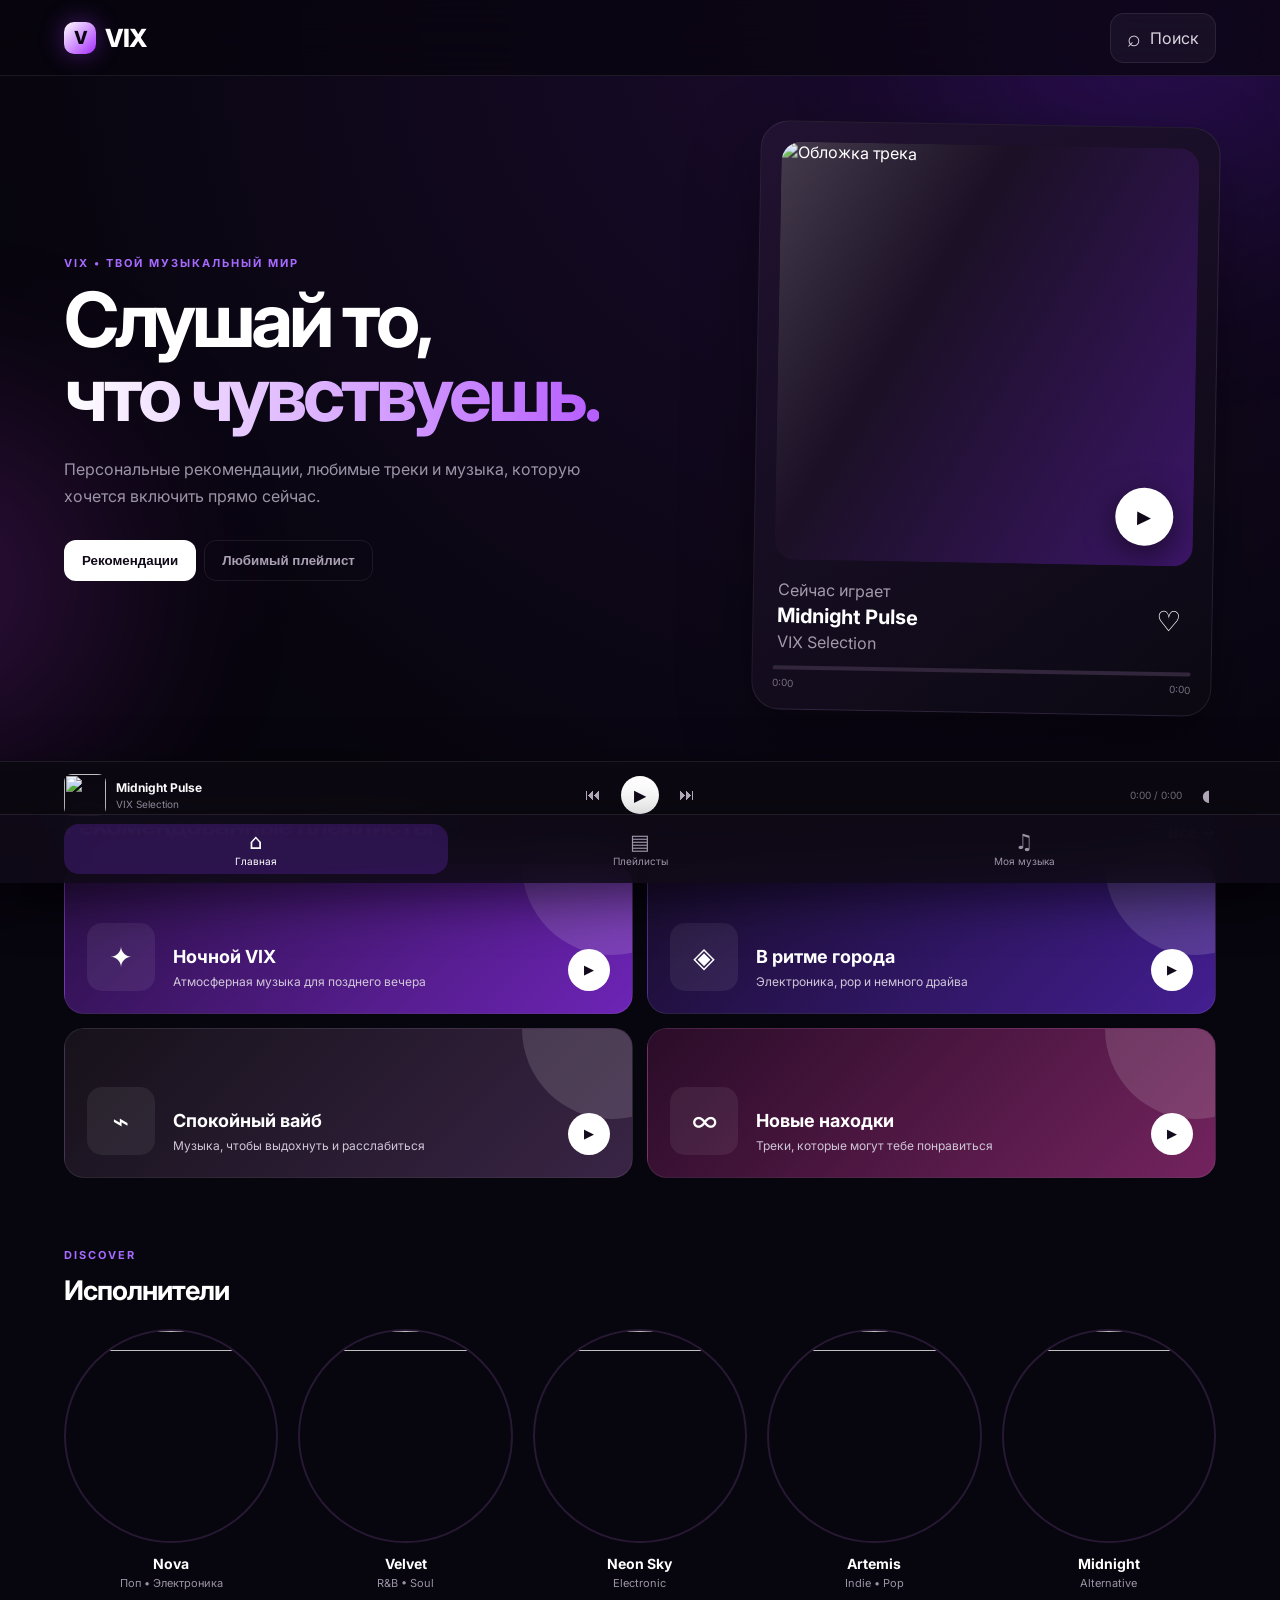
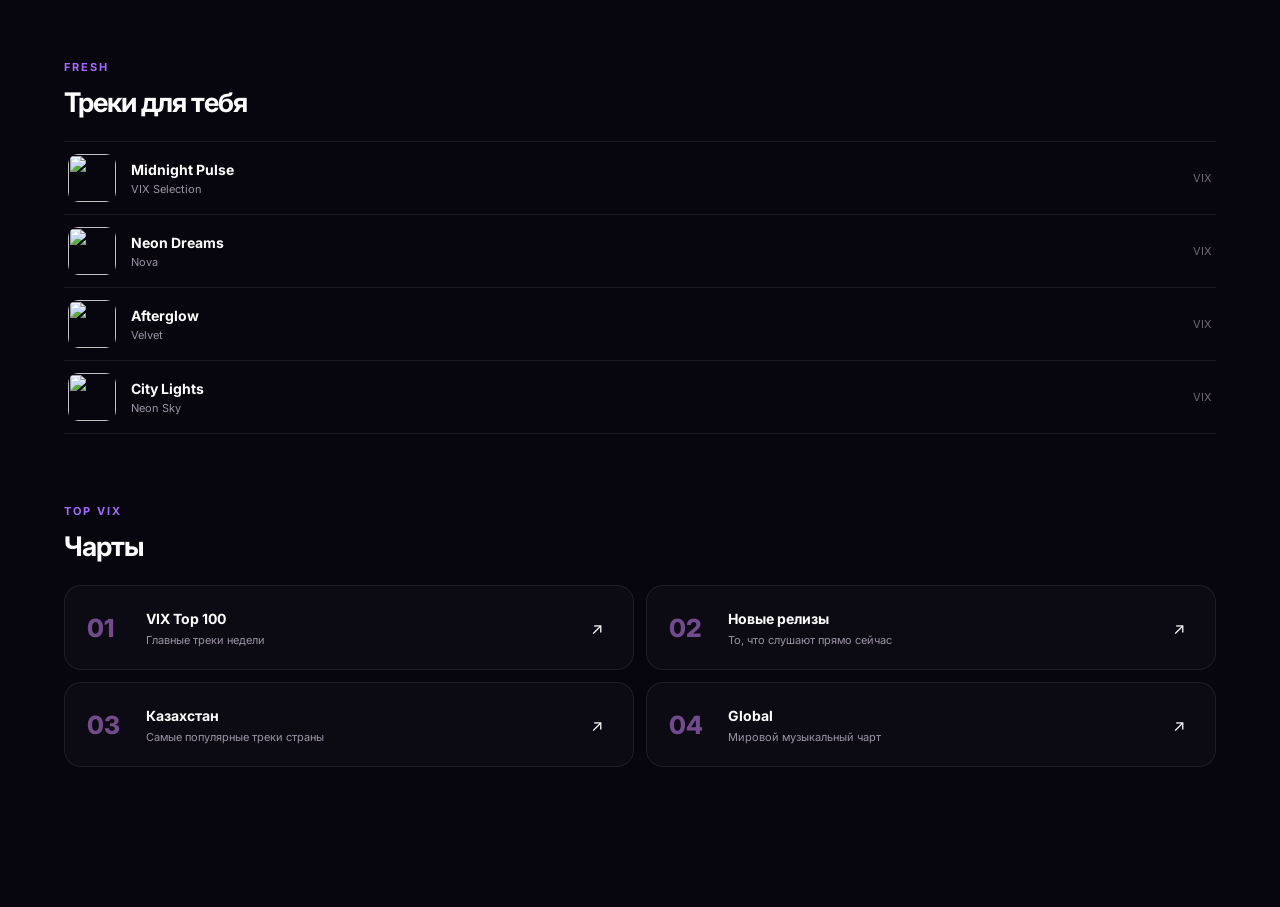
==== commit e110f9f6: "Refresh stylesheet cache version" ====
--- a/index.html
+++ b/index.html
@@ -2,7 +2,7 @@
 <html lang="ru">
 <head>
 <meta charset="UTF-8"><meta name="viewport" content="width=device-width,initial-scale=1.0"><meta name="theme-color" content="#07050d"><meta name="description" content="VIX — музыкальный сервис"><title>VIX — музыка для тебя</title>
-<link rel="preconnect" href="https://fonts.googleapis.com"><link rel="preconnect" href="https://fonts.gstatic.com" crossorigin><link href="https://fonts.googleapis.com/css2?family=Inter:wght@400;500;600;700;800&display=swap" rel="stylesheet"><link rel="stylesheet" href="styles.css?v=12">
+<link rel="preconnect" href="https://fonts.googleapis.com"><link rel="preconnect" href="https://fonts.gstatic.com" crossorigin><link href="https://fonts.googleapis.com/css2?family=Inter:wght@400;500;600;700;800&display=swap" rel="stylesheet"><link rel="stylesheet" href="styles.css?v=14">
 </head><body>
 <div class="ambient ambient-one"></div><div class="ambient ambient-two"></div>
 <header class="topbar"><a class="brand" href="index.html"><span class="brand-mark">V</span><span>VIX</span></a><div class="top-spacer"></div><button class="search-trigger" id="searchTrigger" aria-label="Поиск"><span class="icon">⌕</span><span>Поиск</span></button></header>
--- a/styles.css
+++ b/styles.css
@@ -1 +1 @@
-:root{--bg:#07050d;--surface:#100c19;--surface2:#171021;--purple:#8b35ff;--purple2:#b35cff;--text:#fff;--muted:#9b94a7;--line:rgba(255,255,255,.08);--shadow:0 24px 70px rgba(0,0,0,.38)}*{box-sizing:border-box}html{scroll-behavior:smooth}body{margin:0;background:radial-gradient(circle at 70% 0,#1a0b2d 0,transparent 35%),var(--bg);color:var(--text);font-family:Inter,system-ui,sans-serif;min-height:100vh;padding-bottom:140px}.ambient{position:fixed;border-radius:50%;filter:blur(100px);opacity:.18;pointer-events:none;z-index:-1}.ambient-one{width:420px;height:420px;background:#7d22ff;top:-180px;right:-100px}.ambient-two{width:360px;height:360px;background:#d63cff;left:-240px;top:45%}.topbar{height:76px;display:flex;align-items:center;gap:32px;padding:0 5%;position:sticky;top:0;z-index:20;background:rgba(7,5,13,.72);backdrop-filter:blur(20px);border-bottom:1px solid var(--line)}.brand{color:#fff;text-decoration:none;font-weight:800;font-size:25px;letter-spacing:-1px;display:flex;align-items:center;gap:9px}.brand-mark{display:grid;place-items:center;width:32px;height:32px;border-radius:10px;background:linear-gradient(135deg,#fff,#a52dff);color:#0b0611;font-size:18px;box-shadow:0 0 25px rgba(160,60,255,.4)}.top-spacer{flex:1}.search-trigger{border:1px solid var(--line);background:rgba(255,255,255,.045);color:#d9d4df;border-radius:14px;padding:10px 16px;display:flex;gap:9px;align-items:center;font:inherit;cursor:pointer}.search-trigger:hover{background:rgba(255,255,255,.08)}.icon{font-size:23px}.page{width:min(1180px,90%);margin:auto}.hero-player{margin-top:48px;display:grid;grid-template-columns:1.15fr .85fr;gap:70px;align-items:center;min-height:510px}.eyebrow{font-size:11px;letter-spacing:2px;font-weight:700;color:#a66aff;margin:0 0 12px}.hero-copy h1{font-size:clamp(48px,6vw,76px);line-height:.98;letter-spacing:-4px;margin:0 0 25px}.hero-copy h1 span{background:linear-gradient(90deg,#fff,#b65dff);-webkit-background-clip:text;background-clip:text;color:transparent}.hero-description{max-width:560px;color:var(--muted);font-size:16px;line-height:1.7}.mode-switch{display:flex;gap:8px;margin-top:30px}.mode{border:1px solid var(--line);background:transparent;color:#aaa1b4;padding:12px 17px;border-radius:12px;font-weight:600;cursor:pointer}.mode.active{background:#fff;color:#100918}.now-playing-card{background:linear-gradient(145deg,rgba(34,19,50,.95),rgba(12,9,18,.95));border:1px solid var(--line);padding:20px;border-radius:28px;box-shadow:var(--shadow);transform:rotate(1deg)}.cover-wrap{position:relative;aspect-ratio:1;overflow:hidden;border-radius:20px;background:#1b1025}.cover-wrap img{width:100%;height:100%;object-fit:cover;display:block}.cover-shine{position:absolute;inset:0;background:linear-gradient(120deg,rgba(255,255,255,.18),transparent 35%,rgba(133,34,255,.3))}.hero-play{position:absolute;right:20px;bottom:20px;width:58px;height:58px;border:0;border-radius:50%;background:#fff;color:#100718;font-size:18px;box-shadow:0 8px 30px #0008;cursor:pointer}.track-meta{display:flex;justify-content:space-between;align-items:center;padding:20px 4px 14px}.track-meta h2{margin:4px 0;font-size:20px}.track-meta p{margin:0;color:#a39aaa}.muted{color:var(--muted)}.like-btn{background:none;border:0;color:#fff;font-size:28px;cursor:pointer}.like-btn.liked{color:#d46bff}.hero-progress{height:4px;background:#31263b;border-radius:10px;overflow:hidden}.hero-progress span{display:block;height:100%;width:0;background:linear-gradient(90deg,#8230ff,#d277ff)}.time-row{display:flex;justify-content:space-between;color:#756d7d;font-size:10px;padding-top:7px}.section{padding-top:70px}.section-heading{display:flex;justify-content:space-between;align-items:end;margin-bottom:22px}.section-heading h2{font-size:27px;margin:0;letter-spacing:-1px}.text-btn{background:none;border:0;color:#a96aff;font-weight:600;cursor:pointer;text-decoration:none}.cards{display:grid;grid-template-columns:repeat(2,1fr);gap:14px}.playlist-card{min-height:150px;border-radius:20px;padding:22px;display:flex;align-items:end;gap:18px;position:relative;overflow:hidden;border:1px solid var(--line);cursor:pointer}.playlist-card:after{content:"";position:absolute;width:180px;height:180px;border-radius:50%;background:#fff2;right:-70px;top:-90px}.gradient-purple{background:linear-gradient(135deg,#2b1046,#6d24b6)}.gradient-violet{background:linear-gradient(135deg,#190d2d,#431e91)}.gradient-black{background:linear-gradient(135deg,#16121a,#392445)}.gradient-plum{background:linear-gradient(135deg,#2a0c28,#73235e)}.playlist-art{width:68px;height:68px;display:grid;place-items:center;border-radius:15px;background:#fff1;font-size:28px;flex:none}.playlist-card h3{margin:0 0 6px;font-size:18px}.playlist-card p{margin:0;color:#d0c6d8;font-size:12px;line-height:1.45}.mini-play{margin-left:auto;width:42px;height:42px;border-radius:50%;border:0;background:#fff;color:#130a1c;z-index:1;cursor:pointer}.artist-row{display:grid;grid-template-columns:repeat(5,1fr);gap:20px}.artist{text-align:center}.artist img{width:100%;aspect-ratio:1;border-radius:50%;object-fit:cover;border:2px solid #271933}.artist h3{margin:12px 0 4px;font-size:14px}.artist p{margin:0;color:var(--muted);font-size:11px}.track-list{border-top:1px solid var(--line)}.track{display:grid;grid-template-columns:48px 1fr auto;gap:15px;align-items:center;padding:12px 4px;border-bottom:1px solid var(--line);cursor:pointer}.track:hover{background:rgba(255,255,255,.025)}.track-cover{width:48px;height:48px;border-radius:10px;object-fit:cover}.track-info strong{display:block;font-size:14px}.track-info span{display:block;color:var(--muted);font-size:11px;margin-top:4px}.track-time{color:#716978;font-size:11px}.charts-grid{display:grid;grid-template-columns:repeat(2,1fr);gap:12px}.chart-card{padding:22px;border:1px solid var(--line);background:rgba(255,255,255,.025);border-radius:17px;display:grid;grid-template-columns:45px 1fr 20px;gap:14px;align-items:center}.chart-number{font-size:25px;font-weight:800;color:#714b8c}.chart-card strong{font-size:14px}.chart-card p{margin:5px 0 0;color:var(--muted);font-size:11px}.bottom-nav{position:fixed;z-index:40;left:0;right:0;bottom:17px;width:100%;display:flex;justify-content:space-around;align-items:center;padding:9px 5%;border-top:1px solid var(--line);border-bottom:0;border-left:0;border-right:0;background:rgba(17,11,24,.88);backdrop-filter:blur(22px);-webkit-backdrop-filter:blur(22px);box-shadow:0 15px 50px #0008;transform:translate3d(0,0,0);opacity:1;transition:transform 1.2s cubic-bezier(.22,1,.36,1),opacity 1s ease;will-change:transform,opacity}.bottom-nav.nav-hidden{transform:translate3d(0,calc(100% + 35px),0);opacity:0;pointer-events:none}.bottom-nav .nav-item{display:flex;flex:1;flex-direction:column;align-items:center;justify-content:center;gap:3px;padding:7px 5px;color:#9b94a7;text-decoration:none;border-radius:15px;transition:color .25s ease,background .25s ease}.bottom-nav .nav-item span{font-size:21px;line-height:1}.bottom-nav .nav-item small{font-size:10px;line-height:1.2}.bottom-nav .nav-item.active{color:#fff;background:rgba(139,53,255,.22)}.player-bar{position:fixed;z-index:39;left:0;right:0;transform:none;bottom:92px;width:100%;display:grid;grid-template-columns:1fr auto 1fr;align-items:center;gap:25px;padding:12px 5%;border-top:1px solid var(--line);border-bottom:0;border-left:0;border-right:0;background:rgba(13,9,18,.92);backdrop-filter:blur(18px);border-radius:0;box-shadow:0 15px 50px #0008;transition:bottom 1.2s cubic-bezier(.22,1,.36,1);will-change:bottom}.player-bar.player-docked{bottom:17px}.bar-track{display:flex;align-items:center;gap:10px;min-width:0}.bar-track img{width:42px;height:42px;border-radius:8px;object-fit:cover}.bar-track strong,.bar-track span{display:block;white-space:nowrap;overflow:hidden;text-overflow:ellipsis}.bar-track strong{font-size:12px}.bar-track span{font-size:10px;color:var(--muted);margin-top:3px}.bar-controls{display:flex;gap:14px;align-items:center}.bar-controls button,.bar-extra button{border:0;background:none;color:#b8afc1;font-size:16px;cursor:pointer}.bar-play{width:38px;height:38px;border-radius:50%;background:#fff!important;color:#120a18!important}.bar-extra{display:flex;justify-content:end;align-items:center;gap:14px;color:#756d7d;font-size:10px}.search-overlay{position:fixed;inset:0;background:#05030a99;backdrop-filter:blur(15px);z-index:50;display:none;align-items:flex-start;justify-content:center;padding-top:100px}.search-overlay.open{display:flex}.search-panel{width:min(700px,90%);background:#120c1a;border:1px solid var(--line);border-radius:24px;padding:30px;box-shadow:var(--shadow);position:relative}.search-panel h2{font-size:32px;margin:0 0 25px}.close-search{position:absolute;right:20px;top:15px;background:none;border:0;color:#aaa;font-size:28px;cursor:pointer}.search-box{display:flex;align-items:center;gap:10px;background:#0a0710;border:1px solid var(--line);padding:14px 16px;border-radius:14px}.search-box input{width:100%;background:none;border:0;outline:0;color:#fff;font:inherit}.search-results{margin-top:20px}.result{display:flex;gap:12px;align-items:center;padding:10px;border-radius:10px}.result img{width:42px;height:42px;border-radius:7px;object-fit:cover}.result strong{font-size:13px}.result span{display:block;color:var(--muted);font-size:10px;margin-top:3px}.subpage{padding-top:70px}.subpage h1{font-size:52px;letter-spacing:-3px;margin:0 0 12px}.subpage-lead{color:var(--muted);max-width:600px;line-height:1.6}.account-box{max-width:760px;margin:55px auto 0;text-align:center}.account-icon{width:110px;height:110px;margin:auto;border-radius:50%;background:#8d8994;color:#312d36;display:grid;place-items:center;font-size:60px}.login-btn{display:inline-block;margin-top:18px;padding:12px 32px;border-radius:999px;background:#fff;color:#100918;text-decoration:none;font-weight:700}.uploaded-head{display:flex;justify-content:space-between;align-items:center;margin:55px 0 18px}.add-btn{width:34px;height:34px;border:0;border-radius:50%;background:#fff;color:#100918;font-size:22px;cursor:pointer}.empty-upload{padding:45px;border:1px dashed #40364a;border-radius:20px;color:var(--muted);text-align:center}.page-card{background:rgba(255,255,255,.025);border:1px solid var(--line);border-radius:22px;padding:25px}.page-card-grid{display:grid;grid-template-columns:repeat(3,1fr);gap:15px;margin-top:35px}@media(max-width:800px){.topbar{padding:0 5%;gap:14px}.hero-player{grid-template-columns:1fr;gap:35px;margin-top:35px}.hero-copy h1{font-size:48px}.now-playing-card{transform:none;max-width:520px;margin:auto}.artist-row{grid-template-columns:repeat(5,minmax(100px,1fr));overflow:auto;padding-bottom:8px}.cards,.page-card-grid{grid-template-columns:1fr}.charts-grid{grid-template-columns:1fr}.player-bar{grid-template-columns:1fr auto;padding-left:5%;padding-right:5%}.bar-extra{display:none}.page{width:92%}}@media(max-width:500px){body{padding-bottom:125px}.hero-player{min-height:0}.section,.subpage{padding-top:50px}.bottom-nav{bottom:0;padding:9px 3%;border-radius:0}.player-bar{bottom:77px;width:100%;left:0;right:0;padding:9px 3%;border-radius:0}.player-bar.player-docked{bottom:0}.bar-controls{gap:8px}.hero-copy h1{letter-spacing:-3px}.mode-switch{overflow:auto}.mode{white-space:nowrap}.subpage h1{font-size:42px}}+:root{--bg:#07050d;--surface:#100c19;--surface2:#171021;--purple:#8b35ff;--purple2:#b35cff;--text:#fff;--muted:#9b94a7;--line:rgba(255,255,255,.08);--shadow:0 24px 70px rgba(0,0,0,.38)}*{box-sizing:border-box}html{scroll-behavior:smooth}body{margin:0;background:radial-gradient(circle at 70% 0,#1a0b2d 0,transparent 35%),var(--bg);color:var(--text);font-family:Inter,system-ui,sans-serif;min-height:100vh;padding-bottom:140px}.ambient{position:fixed;border-radius:50%;filter:blur(100px);opacity:.18;pointer-events:none;z-index:-1}.ambient-one{width:420px;height:420px;background:#7d22ff;top:-180px;right:-100px}.ambient-two{width:360px;height:360px;background:#d63cff;left:-240px;top:45%}.topbar{height:76px;display:flex;align-items:center;gap:32px;padding:0 5%;position:sticky;top:0;z-index:20;background:rgba(7,5,13,.72);backdrop-filter:blur(20px);border-bottom:1px solid var(--line)}.brand{color:#fff;text-decoration:none;font-weight:800;font-size:25px;letter-spacing:-1px;display:flex;align-items:center;gap:9px}.brand-mark{display:grid;place-items:center;width:32px;height:32px;border-radius:10px;background:linear-gradient(135deg,#fff,#a52dff);color:#0b0611;font-size:18px;box-shadow:0 0 25px rgba(160,60,255,.4)}.top-spacer{flex:1}.search-trigger{border:1px solid var(--line);background:rgba(255,255,255,.045);color:#d9d4df;border-radius:14px;padding:10px 16px;display:flex;gap:9px;align-items:center;font:inherit;cursor:pointer}.search-trigger:hover{background:rgba(255,255,255,.08)}.icon{font-size:23px}.page{width:min(1180px,90%);margin:auto}.hero-player{margin-top:48px;display:grid;grid-template-columns:1.15fr .85fr;gap:70px;align-items:center;min-height:510px}.eyebrow{font-size:11px;letter-spacing:2px;font-weight:700;color:#a66aff;margin:0 0 12px}.hero-copy h1{font-size:clamp(48px,6vw,76px);line-height:.98;letter-spacing:-4px;margin:0 0 25px}.hero-copy h1 span{background:linear-gradient(90deg,#fff,#b65dff);-webkit-background-clip:text;background-clip:text;color:transparent}.hero-description{max-width:560px;color:var(--muted);font-size:16px;line-height:1.7}.mode-switch{display:flex;gap:8px;margin-top:30px}.mode{border:1px solid var(--line);background:transparent;color:#aaa1b4;padding:12px 17px;border-radius:12px;font-weight:600;cursor:pointer}.mode.active{background:#fff;color:#100918}.now-playing-card{background:linear-gradient(145deg,rgba(34,19,50,.95),rgba(12,9,18,.95));border:1px solid var(--line);padding:20px;border-radius:28px;box-shadow:var(--shadow);transform:rotate(1deg)}.cover-wrap{position:relative;aspect-ratio:1;overflow:hidden;border-radius:20px;background:#1b1025}.cover-wrap img{width:100%;height:100%;object-fit:cover;display:block}.cover-shine{position:absolute;inset:0;background:linear-gradient(120deg,rgba(255,255,255,.18),transparent 35%,rgba(133,34,255,.3))}.hero-play{position:absolute;right:20px;bottom:20px;width:58px;height:58px;border:0;border-radius:50%;background:#fff;color:#100718;font-size:18px;box-shadow:0 8px 30px #0008;cursor:pointer}.track-meta{display:flex;justify-content:space-between;align-items:center;padding:20px 4px 14px}.track-meta h2{margin:4px 0;font-size:20px}.track-meta p{margin:0;color:#a39aaa}.muted{color:var(--muted)}.like-btn{background:none;border:0;color:#fff;font-size:28px;cursor:pointer}.like-btn.liked{color:#d46bff}.hero-progress{height:4px;background:#31263b;border-radius:10px;overflow:hidden}.hero-progress span{display:block;height:100%;width:0;background:linear-gradient(90deg,#8230ff,#d277ff)}.time-row{display:flex;justify-content:space-between;color:#756d7d;font-size:10px;padding-top:7px}.section{padding-top:70px}.section-heading{display:flex;justify-content:space-between;align-items:end;margin-bottom:22px}.section-heading h2{font-size:27px;margin:0;letter-spacing:-1px}.text-btn{background:none;border:0;color:#a96aff;font-weight:600;cursor:pointer;text-decoration:none}.cards{display:grid;grid-template-columns:repeat(2,1fr);gap:14px}.playlist-card{min-height:150px;border-radius:20px;padding:22px;display:flex;align-items:end;gap:18px;position:relative;overflow:hidden;border:1px solid var(--line);cursor:pointer}.playlist-card:after{content:"";position:absolute;width:180px;height:180px;border-radius:50%;background:#fff2;right:-70px;top:-90px}.gradient-purple{background:linear-gradient(135deg,#2b1046,#6d24b6)}.gradient-violet{background:linear-gradient(135deg,#190d2d,#431e91)}.gradient-black{background:linear-gradient(135deg,#16121a,#392445)}.gradient-plum{background:linear-gradient(135deg,#2a0c28,#73235e)}.playlist-art{width:68px;height:68px;display:grid;place-items:center;border-radius:15px;background:#fff1;font-size:28px}.playlist-card h3{margin:0 0 6px;font-size:18px}.playlist-card p{margin:0;color:#d0c6d8;font-size:12px;line-height:1.45}.mini-play{margin-left:auto;width:42px;height:42px;border-radius:50%;border:0;background:#fff;color:#130a1c;z-index:1;cursor:pointer}.artist-row{display:grid;grid-template-columns:repeat(5,1fr);gap:20px}.artist{text-align:center}.artist img{width:100%;aspect-ratio:1;border-radius:50%;object-fit:cover;border:2px solid #271933}.artist h3{margin:12px 0 4px;font-size:14px}.artist p{margin:0;color:var(--muted);font-size:11px}.track-list{border-top:1px solid var(--line)}.track{display:grid;grid-template-columns:48px 1fr auto;gap:15px;align-items:center;padding:12px 4px;border-bottom:1px solid var(--line);cursor:pointer}.track:hover{background:rgba(255,255,255,.025)}.track-cover{width:48px;height:48px;border-radius:10px;object-fit:cover}.track-info strong{display:block;font-size:14px}.track-info span{display:block;color:var(--muted);font-size:11px;margin-top:4px}.track-time{color:#716978;font-size:11px}.charts-grid{display:grid;grid-template-columns:repeat(2,1fr);gap:12px}.chart-card{padding:22px;border:1px solid var(--line);background:rgba(255,255,255,.025);border-radius:17px;display:grid;grid-template-columns:45px 1fr 20px;gap:14px;align-items:center}.chart-number{font-size:25px;font-weight:800;color:#714b8c}.chart-card strong{font-size:14px}.chart-card p{margin:5px 0 0;color:var(--muted);font-size:11px}.bottom-nav{position:fixed;z-index:40;left:0;right:0;bottom:17px;width:100%;display:flex;justify-content:space-around;align-items:center;padding:9px 5%;border-top:1px solid var(--line);border-bottom:0;border-left:0;border-right:0;background:rgba(17,11,24,.88);backdrop-filter:blur(22px);-webkit-backdrop-filter:blur(22px);box-shadow:0 15px 50px #0008;transform:translate3d(0,0,0);opacity:1;transition:transform 1.2s cubic-bezier(.22,1,.36,1),opacity 1s ease;will-change:transform,opacity}.bottom-nav.nav-hidden{transform:translate3d(0,calc(100% + 35px),0);opacity:0;pointer-events:none}.bottom-nav .nav-item{display:flex;flex:1;flex-direction:column;align-items:center;justify-content:center;gap:3px;padding:7px 5px;color:#9b94a7;text-decoration:none;border-radius:15px;transition:color .25s ease,background .25s ease}.bottom-nav .nav-item span{font-size:21px;line-height:1}.bottom-nav .nav-item small{font-size:10px;line-height:1.2}.bottom-nav .nav-item.active{color:#fff;background:rgba(139,53,255,.22)}.player-bar{position:fixed;z-index:39;left:0;right:0;transform:none;bottom:72px;width:100%;display:grid;grid-template-columns:1fr auto 1fr;align-items:center;gap:25px;padding:12px 5%;border-top:1px solid var(--line);border-bottom:0;border-left:0;border-right:0;background:rgba(13,9,18,.92);backdrop-filter:blur(18px);border-radius:0;box-shadow:0 15px 50px #0008;transition:bottom 1.2s cubic-bezier(.22,1,.36,1);will-change:bottom}.player-bar.player-docked{bottom:17px}.bar-track{display:flex;align-items:center;gap:10px;min-width:0}.bar-track img{width:42px;height:42px;border-radius:8px;object-fit:cover}.bar-track strong,.bar-track span{display:block;white-space:nowrap;overflow:hidden;text-overflow:ellipsis}.bar-track strong{font-size:12px}.bar-track span{font-size:10px;color:var(--muted);margin-top:3px}.bar-controls{display:flex;gap:14px;align-items:center}.bar-controls button,.bar-extra button{border:0;background:none;color:#b8afc1;font-size:16px;cursor:pointer}.bar-play{width:38px;height:38px;border-radius:50%;background:#fff!important;color:#120a18!important}.bar-extra{display:flex;justify-content:end;align-items:center;gap:14px;color:#756d7d;font-size:10px}.search-overlay{position:fixed;inset:0;background:#05030a99;backdrop-filter:blur(15px);z-index:50;display:none;align-items:flex-start;justify-content:center;padding-top:100px}.search-overlay.open{display:flex}.search-panel{width:min(700px,90%);background:#120c1a;border:1px solid var(--line);border-radius:24px;padding:30px;box-shadow:var(--shadow);position:relative}.search-panel h2{font-size:32px;margin:0 0 25px}.close-search{position:absolute;right:20px;top:15px;background:none;border:0;color:#aaa;font-size:28px;cursor:pointer}.search-box{display:flex;align-items:center;gap:10px;background:#0a0710;border:1px solid var(--line);padding:14px 16px;border-radius:14px}.search-box input{width:100%;background:none;border:0;outline:0;color:#fff;font:inherit}.search-results{margin-top:20px}.result{display:flex;gap:12px;align-items:center;padding:10px;border-radius:10px}.result img{width:42px;height:42px;border-radius:7px;object-fit:cover}.result strong{font-size:13px}.result span{display:block;color:var(--muted);font-size:10px;margin-top:3px}.subpage{padding-top:70px}.subpage h1{font-size:52px;letter-spacing:-3px;margin:0 0 12px}.subpage-lead{color:var(--muted);max-width:600px;line-height:1.6}.account-box{max-width:760px;margin:55px auto 0;text-align:center}.account-icon{width:110px;height:110px;margin:auto;border-radius:50%;background:#8d8994;color:#312d36;display:grid;place-items:center;font-size:60px}.login-btn{display:inline-block;margin-top:18px;padding:12px 32px;border-radius:999px;background:#fff;color:#100918;text-decoration:none;font-weight:700}.uploaded-head{display:flex;justify-content:space-between;align-items:center;margin:55px 0 18px}.add-btn{width:34px;height:34px;border:0;border-radius:50%;background:#fff;color:#100918;font-size:22px;cursor:pointer}.empty-upload{padding:45px;border:1px dashed #40364a;border-radius:20px;color:var(--muted);text-align:center}.page-card{background:rgba(255,255,255,.025);border:1px solid var(--line);border-radius:22px;padding:25px}.page-card-grid{display:grid;grid-template-columns:repeat(3,1fr);gap:15px;margin-top:35px}@media(max-width:800px){.topbar{padding:0 5%;gap:14px}.hero-player{grid-template-columns:1fr;gap:35px;margin-top:35px}.hero-copy h1{font-size:48px}.now-playing-card{transform:none;max-width:520px;margin:auto}.artist-row{grid-template-columns:repeat(5,minmax(100px,1fr));overflow:auto;padding-bottom:8px}.cards,.page-card-grid{grid-template-columns:1fr}.charts-grid{grid-template-columns:1fr}.player-bar{grid-template-columns:1fr auto;padding-left:5%;padding-right:5%}.bar-extra{display:none}.page{width:92%}}@media(max-width:500px){body{padding-bottom:125px}.hero-player{min-height:0}.section,.subpage{padding-top:50px}.bottom-nav{bottom:0;padding:9px 3%;border-radius:0}.player-bar{bottom:48px;width:100%;left:0;right:0;padding:9px 3%;border-radius:0}.player-bar.player-docked{bottom:0}.bar-controls{gap:8px}.hero-copy h1{letter-spacing:-3px}.mode-switch{overflow:auto}.mode{white-space:nowrap}.subpage h1{font-size:42px}}
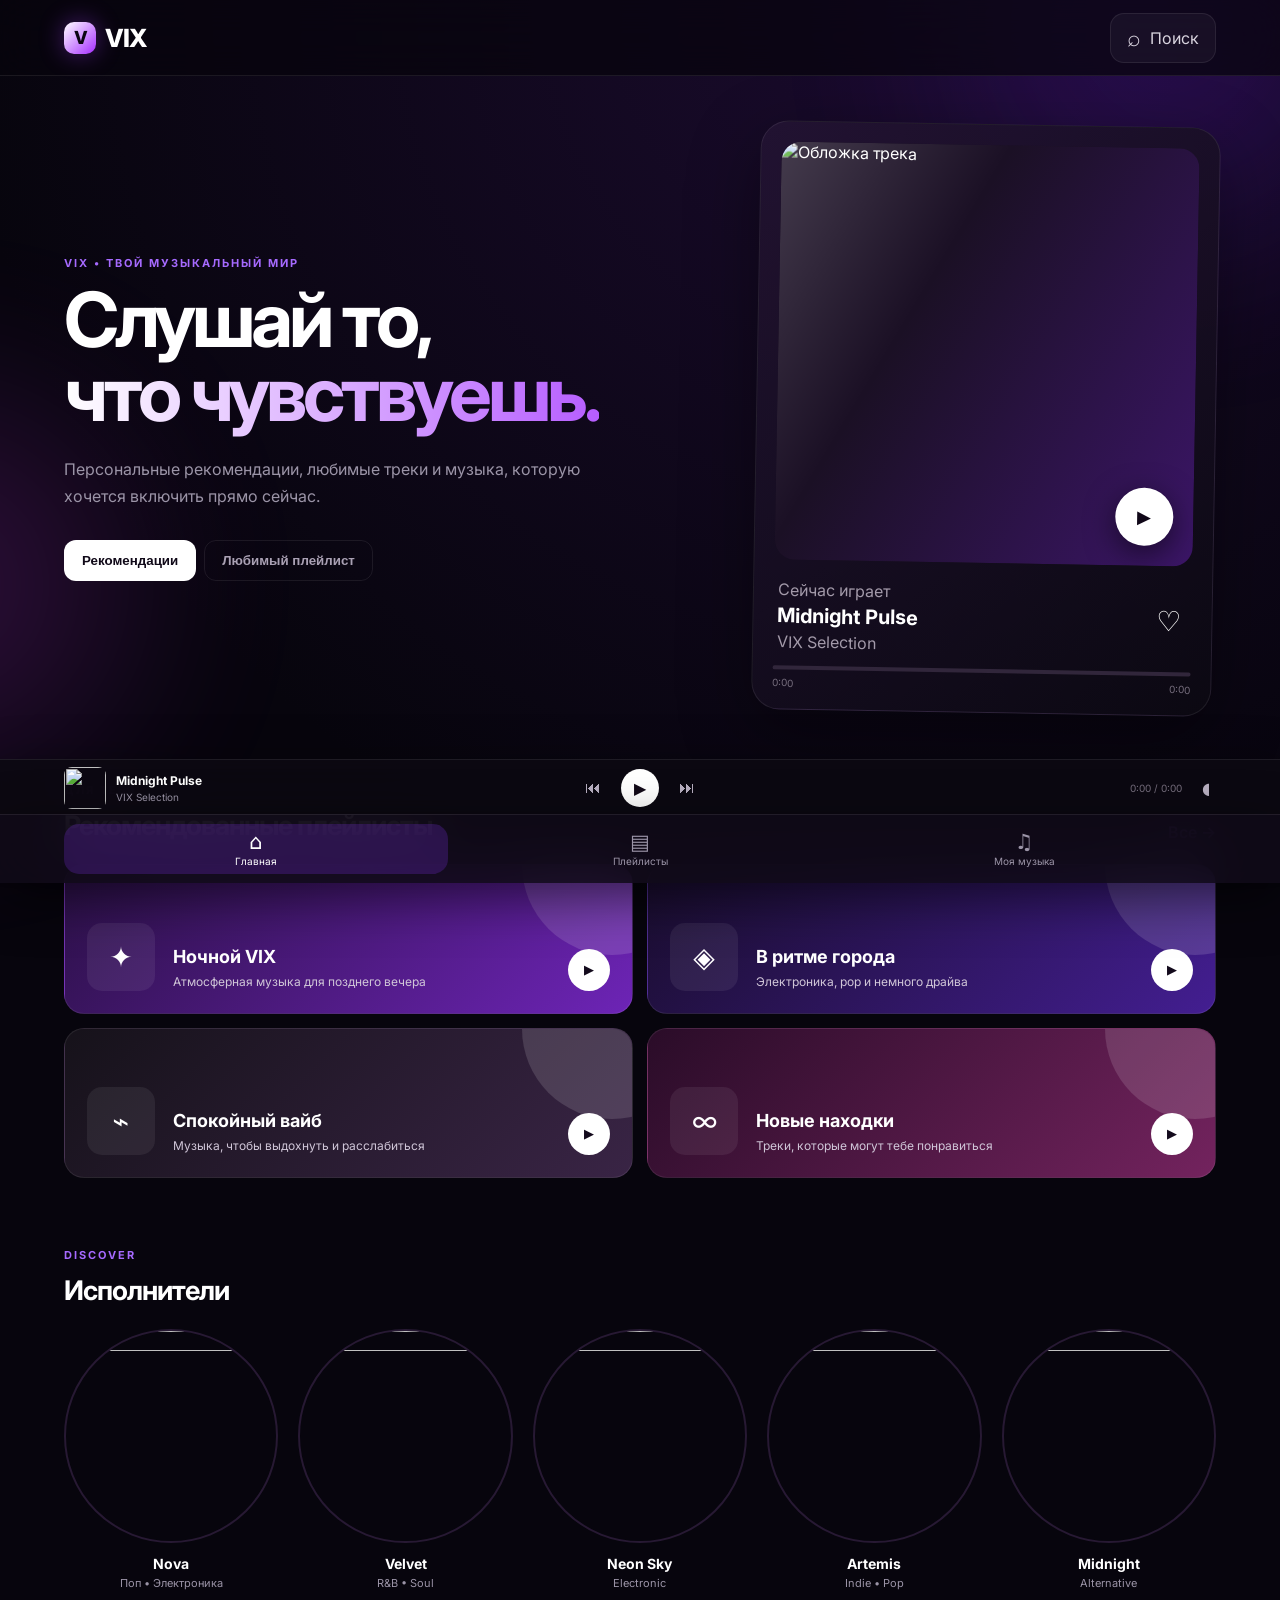
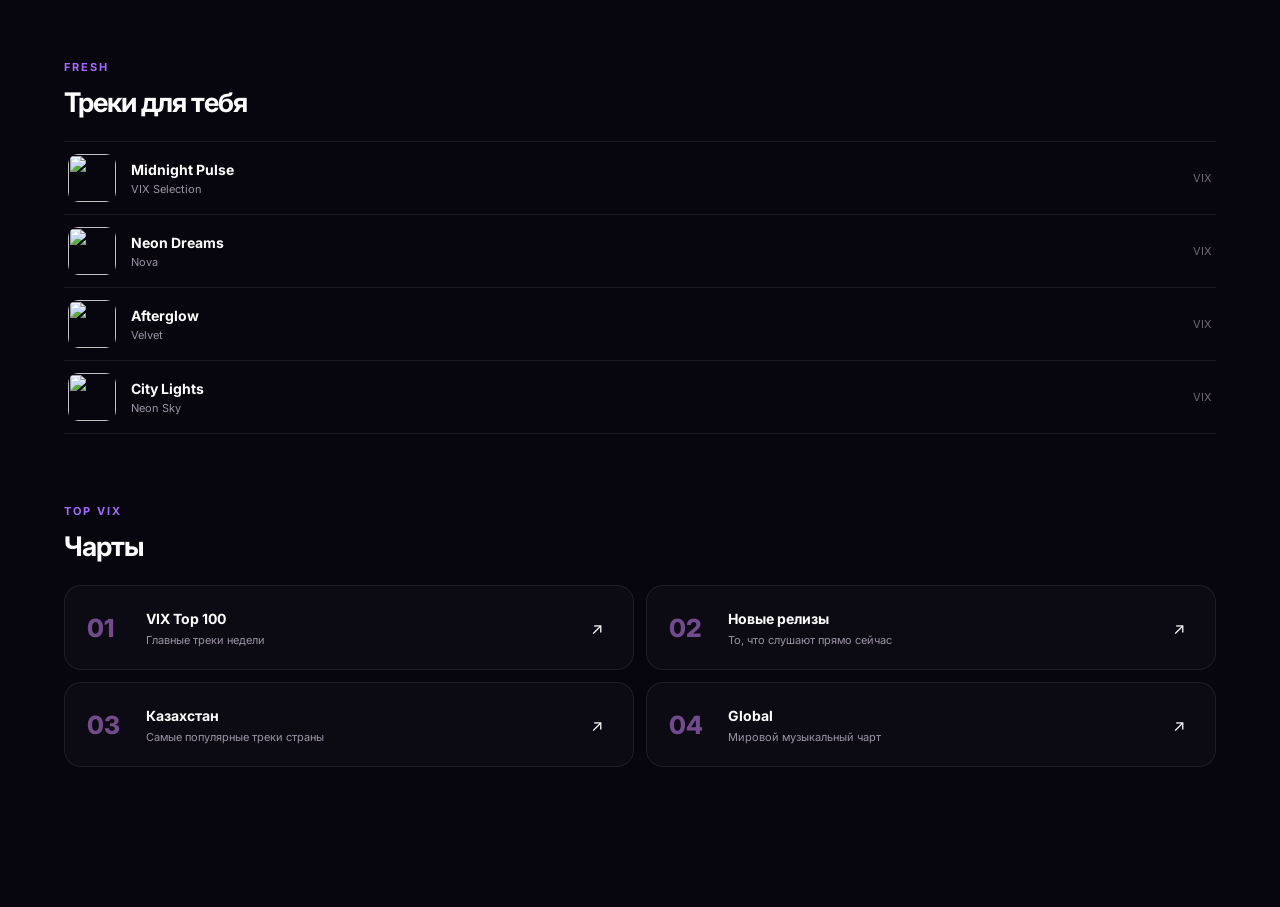
==== commit 25f3b1b6: "Bump stylesheet cache version for nav/player fix" ====
--- a/index.html
+++ b/index.html
@@ -2,7 +2,7 @@
 <html lang="ru">
 <head>
 <meta charset="UTF-8"><meta name="viewport" content="width=device-width,initial-scale=1.0"><meta name="theme-color" content="#07050d"><meta name="description" content="VIX — музыкальный сервис"><title>VIX — музыка для тебя</title>
-<link rel="preconnect" href="https://fonts.googleapis.com"><link rel="preconnect" href="https://fonts.gstatic.com" crossorigin><link href="https://fonts.googleapis.com/css2?family=Inter:wght@400;500;600;700;800&display=swap" rel="stylesheet"><link rel="stylesheet" href="styles.css?v=14">
+<link rel="preconnect" href="https://fonts.googleapis.com"><link rel="preconnect" href="https://fonts.gstatic.com" crossorigin><link href="https://fonts.googleapis.com/css2?family=Inter:wght@400;500;600;700;800&display=swap" rel="stylesheet"><link rel="stylesheet" href="styles.css?v=17">
 </head><body>
 <div class="ambient ambient-one"></div><div class="ambient ambient-two"></div>
 <header class="topbar"><a class="brand" href="index.html"><span class="brand-mark">V</span><span>VIX</span></a><div class="top-spacer"></div><button class="search-trigger" id="searchTrigger" aria-label="Поиск"><span class="icon">⌕</span><span>Поиск</span></button></header>
--- a/styles.css
+++ b/styles.css
@@ -1 +1 @@
-:root{--bg:#07050d;--surface:#100c19;--surface2:#171021;--purple:#8b35ff;--purple2:#b35cff;--text:#fff;--muted:#9b94a7;--line:rgba(255,255,255,.08);--shadow:0 24px 70px rgba(0,0,0,.38)}*{box-sizing:border-box}html{scroll-behavior:smooth}body{margin:0;background:radial-gradient(circle at 70% 0,#1a0b2d 0,transparent 35%),var(--bg);color:var(--text);font-family:Inter,system-ui,sans-serif;min-height:100vh;padding-bottom:140px}.ambient{position:fixed;border-radius:50%;filter:blur(100px);opacity:.18;pointer-events:none;z-index:-1}.ambient-one{width:420px;height:420px;background:#7d22ff;top:-180px;right:-100px}.ambient-two{width:360px;height:360px;background:#d63cff;left:-240px;top:45%}.topbar{height:76px;display:flex;align-items:center;gap:32px;padding:0 5%;position:sticky;top:0;z-index:20;background:rgba(7,5,13,.72);backdrop-filter:blur(20px);border-bottom:1px solid var(--line)}.brand{color:#fff;text-decoration:none;font-weight:800;font-size:25px;letter-spacing:-1px;display:flex;align-items:center;gap:9px}.brand-mark{display:grid;place-items:center;width:32px;height:32px;border-radius:10px;background:linear-gradient(135deg,#fff,#a52dff);color:#0b0611;font-size:18px;box-shadow:0 0 25px rgba(160,60,255,.4)}.top-spacer{flex:1}.search-trigger{border:1px solid var(--line);background:rgba(255,255,255,.045);color:#d9d4df;border-radius:14px;padding:10px 16px;display:flex;gap:9px;align-items:center;font:inherit;cursor:pointer}.search-trigger:hover{background:rgba(255,255,255,.08)}.icon{font-size:23px}.page{width:min(1180px,90%);margin:auto}.hero-player{margin-top:48px;display:grid;grid-template-columns:1.15fr .85fr;gap:70px;align-items:center;min-height:510px}.eyebrow{font-size:11px;letter-spacing:2px;font-weight:700;color:#a66aff;margin:0 0 12px}.hero-copy h1{font-size:clamp(48px,6vw,76px);line-height:.98;letter-spacing:-4px;margin:0 0 25px}.hero-copy h1 span{background:linear-gradient(90deg,#fff,#b65dff);-webkit-background-clip:text;background-clip:text;color:transparent}.hero-description{max-width:560px;color:var(--muted);font-size:16px;line-height:1.7}.mode-switch{display:flex;gap:8px;margin-top:30px}.mode{border:1px solid var(--line);background:transparent;color:#aaa1b4;padding:12px 17px;border-radius:12px;font-weight:600;cursor:pointer}.mode.active{background:#fff;color:#100918}.now-playing-card{background:linear-gradient(145deg,rgba(34,19,50,.95),rgba(12,9,18,.95));border:1px solid var(--line);padding:20px;border-radius:28px;box-shadow:var(--shadow);transform:rotate(1deg)}.cover-wrap{position:relative;aspect-ratio:1;overflow:hidden;border-radius:20px;background:#1b1025}.cover-wrap img{width:100%;height:100%;object-fit:cover;display:block}.cover-shine{position:absolute;inset:0;background:linear-gradient(120deg,rgba(255,255,255,.18),transparent 35%,rgba(133,34,255,.3))}.hero-play{position:absolute;right:20px;bottom:20px;width:58px;height:58px;border:0;border-radius:50%;background:#fff;color:#100718;font-size:18px;box-shadow:0 8px 30px #0008;cursor:pointer}.track-meta{display:flex;justify-content:space-between;align-items:center;padding:20px 4px 14px}.track-meta h2{margin:4px 0;font-size:20px}.track-meta p{margin:0;color:#a39aaa}.muted{color:var(--muted)}.like-btn{background:none;border:0;color:#fff;font-size:28px;cursor:pointer}.like-btn.liked{color:#d46bff}.hero-progress{height:4px;background:#31263b;border-radius:10px;overflow:hidden}.hero-progress span{display:block;height:100%;width:0;background:linear-gradient(90deg,#8230ff,#d277ff)}.time-row{display:flex;justify-content:space-between;color:#756d7d;font-size:10px;padding-top:7px}.section{padding-top:70px}.section-heading{display:flex;justify-content:space-between;align-items:end;margin-bottom:22px}.section-heading h2{font-size:27px;margin:0;letter-spacing:-1px}.text-btn{background:none;border:0;color:#a96aff;font-weight:600;cursor:pointer;text-decoration:none}.cards{display:grid;grid-template-columns:repeat(2,1fr);gap:14px}.playlist-card{min-height:150px;border-radius:20px;padding:22px;display:flex;align-items:end;gap:18px;position:relative;overflow:hidden;border:1px solid var(--line);cursor:pointer}.playlist-card:after{content:"";position:absolute;width:180px;height:180px;border-radius:50%;background:#fff2;right:-70px;top:-90px}.gradient-purple{background:linear-gradient(135deg,#2b1046,#6d24b6)}.gradient-violet{background:linear-gradient(135deg,#190d2d,#431e91)}.gradient-black{background:linear-gradient(135deg,#16121a,#392445)}.gradient-plum{background:linear-gradient(135deg,#2a0c28,#73235e)}.playlist-art{width:68px;height:68px;display:grid;place-items:center;border-radius:15px;background:#fff1;font-size:28px}.playlist-card h3{margin:0 0 6px;font-size:18px}.playlist-card p{margin:0;color:#d0c6d8;font-size:12px;line-height:1.45}.mini-play{margin-left:auto;width:42px;height:42px;border-radius:50%;border:0;background:#fff;color:#130a1c;z-index:1;cursor:pointer}.artist-row{display:grid;grid-template-columns:repeat(5,1fr);gap:20px}.artist{text-align:center}.artist img{width:100%;aspect-ratio:1;border-radius:50%;object-fit:cover;border:2px solid #271933}.artist h3{margin:12px 0 4px;font-size:14px}.artist p{margin:0;color:var(--muted);font-size:11px}.track-list{border-top:1px solid var(--line)}.track{display:grid;grid-template-columns:48px 1fr auto;gap:15px;align-items:center;padding:12px 4px;border-bottom:1px solid var(--line);cursor:pointer}.track:hover{background:rgba(255,255,255,.025)}.track-cover{width:48px;height:48px;border-radius:10px;object-fit:cover}.track-info strong{display:block;font-size:14px}.track-info span{display:block;color:var(--muted);font-size:11px;margin-top:4px}.track-time{color:#716978;font-size:11px}.charts-grid{display:grid;grid-template-columns:repeat(2,1fr);gap:12px}.chart-card{padding:22px;border:1px solid var(--line);background:rgba(255,255,255,.025);border-radius:17px;display:grid;grid-template-columns:45px 1fr 20px;gap:14px;align-items:center}.chart-number{font-size:25px;font-weight:800;color:#714b8c}.chart-card strong{font-size:14px}.chart-card p{margin:5px 0 0;color:var(--muted);font-size:11px}.bottom-nav{position:fixed;z-index:40;left:0;right:0;bottom:17px;width:100%;display:flex;justify-content:space-around;align-items:center;padding:9px 5%;border-top:1px solid var(--line);border-bottom:0;border-left:0;border-right:0;background:rgba(17,11,24,.88);backdrop-filter:blur(22px);-webkit-backdrop-filter:blur(22px);box-shadow:0 15px 50px #0008;transform:translate3d(0,0,0);opacity:1;transition:transform 1.2s cubic-bezier(.22,1,.36,1),opacity 1s ease;will-change:transform,opacity}.bottom-nav.nav-hidden{transform:translate3d(0,calc(100% + 35px),0);opacity:0;pointer-events:none}.bottom-nav .nav-item{display:flex;flex:1;flex-direction:column;align-items:center;justify-content:center;gap:3px;padding:7px 5px;color:#9b94a7;text-decoration:none;border-radius:15px;transition:color .25s ease,background .25s ease}.bottom-nav .nav-item span{font-size:21px;line-height:1}.bottom-nav .nav-item small{font-size:10px;line-height:1.2}.bottom-nav .nav-item.active{color:#fff;background:rgba(139,53,255,.22)}.player-bar{position:fixed;z-index:39;left:0;right:0;transform:none;bottom:72px;width:100%;display:grid;grid-template-columns:1fr auto 1fr;align-items:center;gap:25px;padding:12px 5%;border-top:1px solid var(--line);border-bottom:0;border-left:0;border-right:0;background:rgba(13,9,18,.92);backdrop-filter:blur(18px);border-radius:0;box-shadow:0 15px 50px #0008;transition:bottom 1.2s cubic-bezier(.22,1,.36,1);will-change:bottom}.player-bar.player-docked{bottom:17px}.bar-track{display:flex;align-items:center;gap:10px;min-width:0}.bar-track img{width:42px;height:42px;border-radius:8px;object-fit:cover}.bar-track strong,.bar-track span{display:block;white-space:nowrap;overflow:hidden;text-overflow:ellipsis}.bar-track strong{font-size:12px}.bar-track span{font-size:10px;color:var(--muted);margin-top:3px}.bar-controls{display:flex;gap:14px;align-items:center}.bar-controls button,.bar-extra button{border:0;background:none;color:#b8afc1;font-size:16px;cursor:pointer}.bar-play{width:38px;height:38px;border-radius:50%;background:#fff!important;color:#120a18!important}.bar-extra{display:flex;justify-content:end;align-items:center;gap:14px;color:#756d7d;font-size:10px}.search-overlay{position:fixed;inset:0;background:#05030a99;backdrop-filter:blur(15px);z-index:50;display:none;align-items:flex-start;justify-content:center;padding-top:100px}.search-overlay.open{display:flex}.search-panel{width:min(700px,90%);background:#120c1a;border:1px solid var(--line);border-radius:24px;padding:30px;box-shadow:var(--shadow);position:relative}.search-panel h2{font-size:32px;margin:0 0 25px}.close-search{position:absolute;right:20px;top:15px;background:none;border:0;color:#aaa;font-size:28px;cursor:pointer}.search-box{display:flex;align-items:center;gap:10px;background:#0a0710;border:1px solid var(--line);padding:14px 16px;border-radius:14px}.search-box input{width:100%;background:none;border:0;outline:0;color:#fff;font:inherit}.search-results{margin-top:20px}.result{display:flex;gap:12px;align-items:center;padding:10px;border-radius:10px}.result img{width:42px;height:42px;border-radius:7px;object-fit:cover}.result strong{font-size:13px}.result span{display:block;color:var(--muted);font-size:10px;margin-top:3px}.subpage{padding-top:70px}.subpage h1{font-size:52px;letter-spacing:-3px;margin:0 0 12px}.subpage-lead{color:var(--muted);max-width:600px;line-height:1.6}.account-box{max-width:760px;margin:55px auto 0;text-align:center}.account-icon{width:110px;height:110px;margin:auto;border-radius:50%;background:#8d8994;color:#312d36;display:grid;place-items:center;font-size:60px}.login-btn{display:inline-block;margin-top:18px;padding:12px 32px;border-radius:999px;background:#fff;color:#100918;text-decoration:none;font-weight:700}.uploaded-head{display:flex;justify-content:space-between;align-items:center;margin:55px 0 18px}.add-btn{width:34px;height:34px;border:0;border-radius:50%;background:#fff;color:#100918;font-size:22px;cursor:pointer}.empty-upload{padding:45px;border:1px dashed #40364a;border-radius:20px;color:var(--muted);text-align:center}.page-card{background:rgba(255,255,255,.025);border:1px solid var(--line);border-radius:22px;padding:25px}.page-card-grid{display:grid;grid-template-columns:repeat(3,1fr);gap:15px;margin-top:35px}@media(max-width:800px){.topbar{padding:0 5%;gap:14px}.hero-player{grid-template-columns:1fr;gap:35px;margin-top:35px}.hero-copy h1{font-size:48px}.now-playing-card{transform:none;max-width:520px;margin:auto}.artist-row{grid-template-columns:repeat(5,minmax(100px,1fr));overflow:auto;padding-bottom:8px}.cards,.page-card-grid{grid-template-columns:1fr}.charts-grid{grid-template-columns:1fr}.player-bar{grid-template-columns:1fr auto;padding-left:5%;padding-right:5%}.bar-extra{display:none}.page{width:92%}}@media(max-width:500px){body{padding-bottom:125px}.hero-player{min-height:0}.section,.subpage{padding-top:50px}.bottom-nav{bottom:0;padding:9px 3%;border-radius:0}.player-bar{bottom:48px;width:100%;left:0;right:0;padding:9px 3%;border-radius:0}.player-bar.player-docked{bottom:0}.bar-controls{gap:8px}.hero-copy h1{letter-spacing:-3px}.mode-switch{overflow:auto}.mode{white-space:nowrap}.subpage h1{font-size:42px}}+:root{--bg:#07050d;--surface:#100c19;--surface2:#171021;--purple:#8b35ff;--purple2:#b35cff;--text:#fff;--muted:#9b94a7;--line:rgba(255,255,255,.08);--shadow:0 24px 70px rgba(0,0,0,.38);--nav-height:68px}*{box-sizing:border-box}html{scroll-behavior:smooth}body{margin:0;background:radial-gradient(circle at 70% 0,#1a0b2d 0,transparent 35%),var(--bg);color:var(--text);font-family:Inter,system-ui,sans-serif;min-height:100vh;padding-bottom:140px}.ambient{position:fixed;border-radius:50%;filter:blur(100px);opacity:.18;pointer-events:none;z-index:-1}.ambient-one{width:420px;height:420px;background:#7d22ff;top:-180px;right:-100px}.ambient-two{width:360px;height:360px;background:#d63cff;left:-240px;top:45%}.topbar{height:76px;display:flex;align-items:center;gap:32px;padding:0 5%;position:sticky;top:0;z-index:20;background:rgba(7,5,13,.72);backdrop-filter:blur(20px);border-bottom:1px solid var(--line)}.brand{color:#fff;text-decoration:none;font-weight:800;font-size:25px;letter-spacing:-1px;display:flex;align-items:center;gap:9px}.brand-mark{display:grid;place-items:center;width:32px;height:32px;border-radius:10px;background:linear-gradient(135deg,#fff,#a52dff);color:#0b0611;font-size:18px;box-shadow:0 0 25px rgba(160,60,255,.4)}.top-spacer{flex:1}.search-trigger{border:1px solid var(--line);background:rgba(255,255,255,.045);color:#d9d4df;border-radius:14px;padding:10px 16px;display:flex;gap:9px;align-items:center;font:inherit;cursor:pointer}.search-trigger:hover{background:rgba(255,255,255,.08)}.icon{font-size:23px}.page{width:min(1180px,90%);margin:auto}.hero-player{margin-top:48px;display:grid;grid-template-columns:1.15fr .85fr;gap:70px;align-items:center;min-height:510px}.eyebrow{font-size:11px;letter-spacing:2px;font-weight:700;color:#a66aff;margin:0 0 12px}.hero-copy h1{font-size:clamp(48px,6vw,76px);line-height:.98;letter-spacing:-4px;margin:0 0 25px}.hero-copy h1 span{background:linear-gradient(90deg,#fff,#b65dff);-webkit-background-clip:text;background-clip:text;color:transparent}.hero-description{max-width:560px;color:var(--muted);font-size:16px;line-height:1.7}.mode-switch{display:flex;gap:8px;margin-top:30px}.mode{border:1px solid var(--line);background:transparent;color:#aaa1b4;padding:12px 17px;border-radius:12px;font-weight:600;cursor:pointer}.mode.active{background:#fff;color:#100918}.now-playing-card{background:linear-gradient(145deg,rgba(34,19,50,.95),rgba(12,9,18,.95));border:1px solid var(--line);padding:20px;border-radius:28px;box-shadow:var(--shadow);transform:rotate(1deg)}.cover-wrap{position:relative;aspect-ratio:1;overflow:hidden;border-radius:20px;background:#1b1025}.cover-wrap img{width:100%;height:100%;object-fit:cover;display:block}.cover-shine{position:absolute;inset:0;background:linear-gradient(120deg,rgba(255,255,255,.18),transparent 35%,rgba(133,34,255,.3))}.hero-play{position:absolute;right:20px;bottom:20px;width:58px;height:58px;border:0;border-radius:50%;background:#fff;color:#100718;font-size:18px;box-shadow:0 8px 30px #0008;cursor:pointer}.track-meta{display:flex;justify-content:space-between;align-items:center;padding:20px 4px 14px}.track-meta h2{margin:4px 0;font-size:20px}.track-meta p{margin:0;color:#a39aaa}.muted{color:var(--muted)}.like-btn{background:none;border:0;color:#fff;font-size:28px;cursor:pointer}.like-btn.liked{color:#d46bff}.hero-progress{height:4px;background:#31263b;border-radius:10px;overflow:hidden}.hero-progress span{display:block;height:100%;width:0;background:linear-gradient(90deg,#8230ff,#d277ff)}.time-row{display:flex;justify-content:space-between;color:#756d7d;font-size:10px;padding-top:7px}.section{padding-top:70px}.section-heading{display:flex;justify-content:space-between;align-items:end;margin-bottom:22px}.section-heading h2{font-size:27px;margin:0;letter-spacing:-1px}.text-btn{background:none;border:0;color:#a96aff;font-weight:600;cursor:pointer;text-decoration:none}.cards{display:grid;grid-template-columns:repeat(2,1fr);gap:14px}.playlist-card{min-height:150px;border-radius:20px;padding:22px;display:flex;align-items:end;gap:18px;position:relative;overflow:hidden;border:1px solid var(--line);cursor:pointer}.playlist-card:after{content:"";position:absolute;width:180px;height:180px;border-radius:50%;background:#fff2;right:-70px;top:-90px}.gradient-purple{background:linear-gradient(135deg,#2b1046,#6d24b6)}.gradient-violet{background:linear-gradient(135deg,#190d2d,#431e91)}.gradient-black{background:linear-gradient(135deg,#16121a,#392445)}.gradient-plum{background:linear-gradient(135deg,#2a0c28,#73235e)}.playlist-art{width:68px;height:68px;display:grid;place-items:center;border-radius:15px;background:#fff1;font-size:28px}.playlist-card h3{margin:0 0 6px;font-size:18px}.playlist-card p{margin:0;color:#d0c6d8;font-size:12px;line-height:1.45}.mini-play{margin-left:auto;width:42px;height:42px;border-radius:50%;border:0;background:#fff;color:#130a1c;z-index:1;cursor:pointer}.artist-row{display:grid;grid-template-columns:repeat(5,1fr);gap:20px}.artist{text-align:center}.artist img{width:100%;aspect-ratio:1;border-radius:50%;object-fit:cover;border:2px solid #271933}.artist h3{margin:12px 0 4px;font-size:14px}.artist p{margin:0;color:var(--muted);font-size:11px}.track-list{border-top:1px solid var(--line)}.track{display:grid;grid-template-columns:48px 1fr auto;gap:15px;align-items:center;padding:12px 4px;border-bottom:1px solid var(--line);cursor:pointer}.track:hover{background:rgba(255,255,255,.025)}.track-cover{width:48px;height:48px;border-radius:10px;object-fit:cover}.track-info strong{display:block;font-size:14px}.track-info span{display:block;color:var(--muted);font-size:11px;margin-top:4px}.track-time{color:#716978;font-size:11px}.charts-grid{display:grid;grid-template-columns:repeat(2,1fr);gap:12px}.chart-card{padding:22px;border:1px solid var(--line);background:rgba(255,255,255,.025);border-radius:17px;display:grid;grid-template-columns:45px 1fr 20px;gap:14px;align-items:center}.chart-number{font-size:25px;font-weight:800;color:#714b8c}.chart-card strong{font-size:14px}.chart-card p{margin:5px 0 0;color:var(--muted);font-size:11px}.bottom-nav{position:fixed;z-index:40;left:0;right:0;bottom:17px;width:100%;display:flex;justify-content:space-around;align-items:center;padding:9px 5%;border-top:1px solid var(--line);border-bottom:0;border-left:0;border-right:0;background:rgba(17,11,24,.88);backdrop-filter:blur(22px);-webkit-backdrop-filter:blur(22px);box-shadow:0 15px 50px #0008;transform:translate3d(0,0,0);opacity:1;transition:transform 1.2s cubic-bezier(.22,1,.36,1),opacity 1s ease;will-change:transform,opacity}.bottom-nav.nav-hidden{transform:translate3d(0,calc(100% + 35px),0);opacity:0;pointer-events:none}.bottom-nav .nav-item{display:flex;flex:1;flex-direction:column;align-items:center;justify-content:center;gap:3px;padding:7px 5px;color:#9b94a7;text-decoration:none;border-radius:15px;transition:color .25s ease,background .25s ease}.bottom-nav .nav-item span{font-size:21px;line-height:1}.bottom-nav .nav-item small{font-size:10px;line-height:1.2}.bottom-nav .nav-item.active{color:#fff;background:rgba(139,53,255,.22)}.player-bar{position:fixed;z-index:39;left:0;right:0;transform:none;bottom:calc(17px + var(--nav-height));width:100%;height:56px;display:grid;grid-template-columns:1fr auto 1fr;align-items:center;gap:25px;padding:7px 5%;border-top:1px solid var(--line);border-bottom:0;border-left:0;border-right:0;background:rgba(13,9,18,.92);backdrop-filter:blur(18px);border-radius:0;box-shadow:0 15px 50px #0008;transition:bottom 1.2s cubic-bezier(.22,1,.36,1);will-change:bottom}.player-bar.player-docked{bottom:17px}.bar-track{display:flex;align-items:center;gap:10px;min-width:0}.bar-track img{width:42px;height:42px;border-radius:8px;object-fit:cover}.bar-track strong,.bar-track span{display:block;white-space:nowrap;overflow:hidden;text-overflow:ellipsis}.bar-track strong{font-size:12px}.bar-track span{font-size:10px;color:var(--muted);margin-top:3px}.bar-controls{display:flex;gap:14px;align-items:center}.bar-controls button,.bar-extra button{border:0;background:none;color:#b8afc1;font-size:16px;cursor:pointer}.bar-play{width:38px;height:38px;border-radius:50%;background:#fff!important;color:#120a18!important}.bar-extra{display:flex;justify-content:end;align-items:center;gap:14px;color:#756d7d;font-size:10px}.search-overlay{position:fixed;inset:0;background:#05030a99;backdrop-filter:blur(15px);z-index:50;display:none;align-items:flex-start;justify-content:center;padding-top:100px}.search-overlay.open{display:flex}.search-panel{width:min(700px,90%);background:#120c1a;border:1px solid var(--line);border-radius:24px;padding:30px;box-shadow:var(--shadow);position:relative}.search-panel h2{font-size:32px;margin:0 0 25px}.close-search{position:absolute;right:20px;top:15px;background:none;border:0;color:#aaa;font-size:28px;cursor:pointer}.search-box{display:flex;align-items:center;gap:10px;background:#0a0710;border:1px solid var(--line);padding:14px 16px;border-radius:14px}.search-box input{width:100%;background:none;border:0;outline:0;color:#fff;font:inherit}.search-results{margin-top:20px}.result{display:flex;gap:12px;align-items:center;padding:10px;border-radius:10px}.result img{width:42px;height:42px;border-radius:7px;object-fit:cover}.result strong{font-size:13px}.result span{display:block;color:var(--muted);font-size:10px;margin-top:3px}.subpage{padding-top:70px}.subpage h1{font-size:52px;letter-spacing:-3px;margin:0 0 12px}.subpage-lead{color:var(--muted);max-width:600px;line-height:1.6}.account-box{max-width:760px;margin:55px auto 0;text-align:center}.account-icon{width:110px;height:110px;margin:auto;border-radius:50%;background:#8d8994;color:#312d36;display:grid;place-items:center;font-size:60px}.login-btn{display:inline-block;margin-top:18px;padding:12px 32px;border-radius:999px;background:#fff;color:#100918;text-decoration:none;font-weight:700}.uploaded-head{display:flex;justify-content:space-between;align-items:center;margin:55px 0 18px}.add-btn{width:34px;height:34px;border:0;border-radius:50%;background:#fff;color:#100918;font-size:22px;cursor:pointer}.empty-upload{padding:45px;border:1px dashed #40364a;border-radius:20px;color:var(--muted);text-align:center}.page-card{background:rgba(255,255,255,.025);border:1px solid var(--line);border-radius:22px;padding:25px}.page-card-grid{display:grid;grid-template-columns:repeat(3,1fr);gap:15px;margin-top:35px}@media(max-width:800px){.topbar{padding:0 5%;gap:14px}.hero-player{grid-template-columns:1fr;gap:35px;margin-top:35px}.hero-copy h1{font-size:48px}.now-playing-card{transform:none;max-width:520px;margin:auto}.artist-row{grid-template-columns:repeat(5,minmax(100px,1fr));overflow:auto;padding-bottom:8px}.cards,.page-card-grid{grid-template-columns:1fr}.charts-grid{grid-template-columns:1fr}.player-bar{grid-template-columns:1fr auto;padding-left:5%;padding-right:5%}.bar-extra{display:none}.page{width:92%}}@media(max-width:500px){body{padding-bottom:125px}.hero-player{min-height:0}.section,.subpage{padding-top:50px}.bottom-nav{bottom:0;padding:9px 3%;border-radius:0}.player-bar{bottom:var(--nav-height);width:100%;left:0;right:0;padding:6px 3%;border-radius:0}.player-bar.player-docked{bottom:0}.bar-controls{gap:8px}.hero-copy h1{letter-spacing:-3px}.mode-switch{overflow:auto}.mode{white-space:nowrap}.subpage h1{font-size:42px}}
